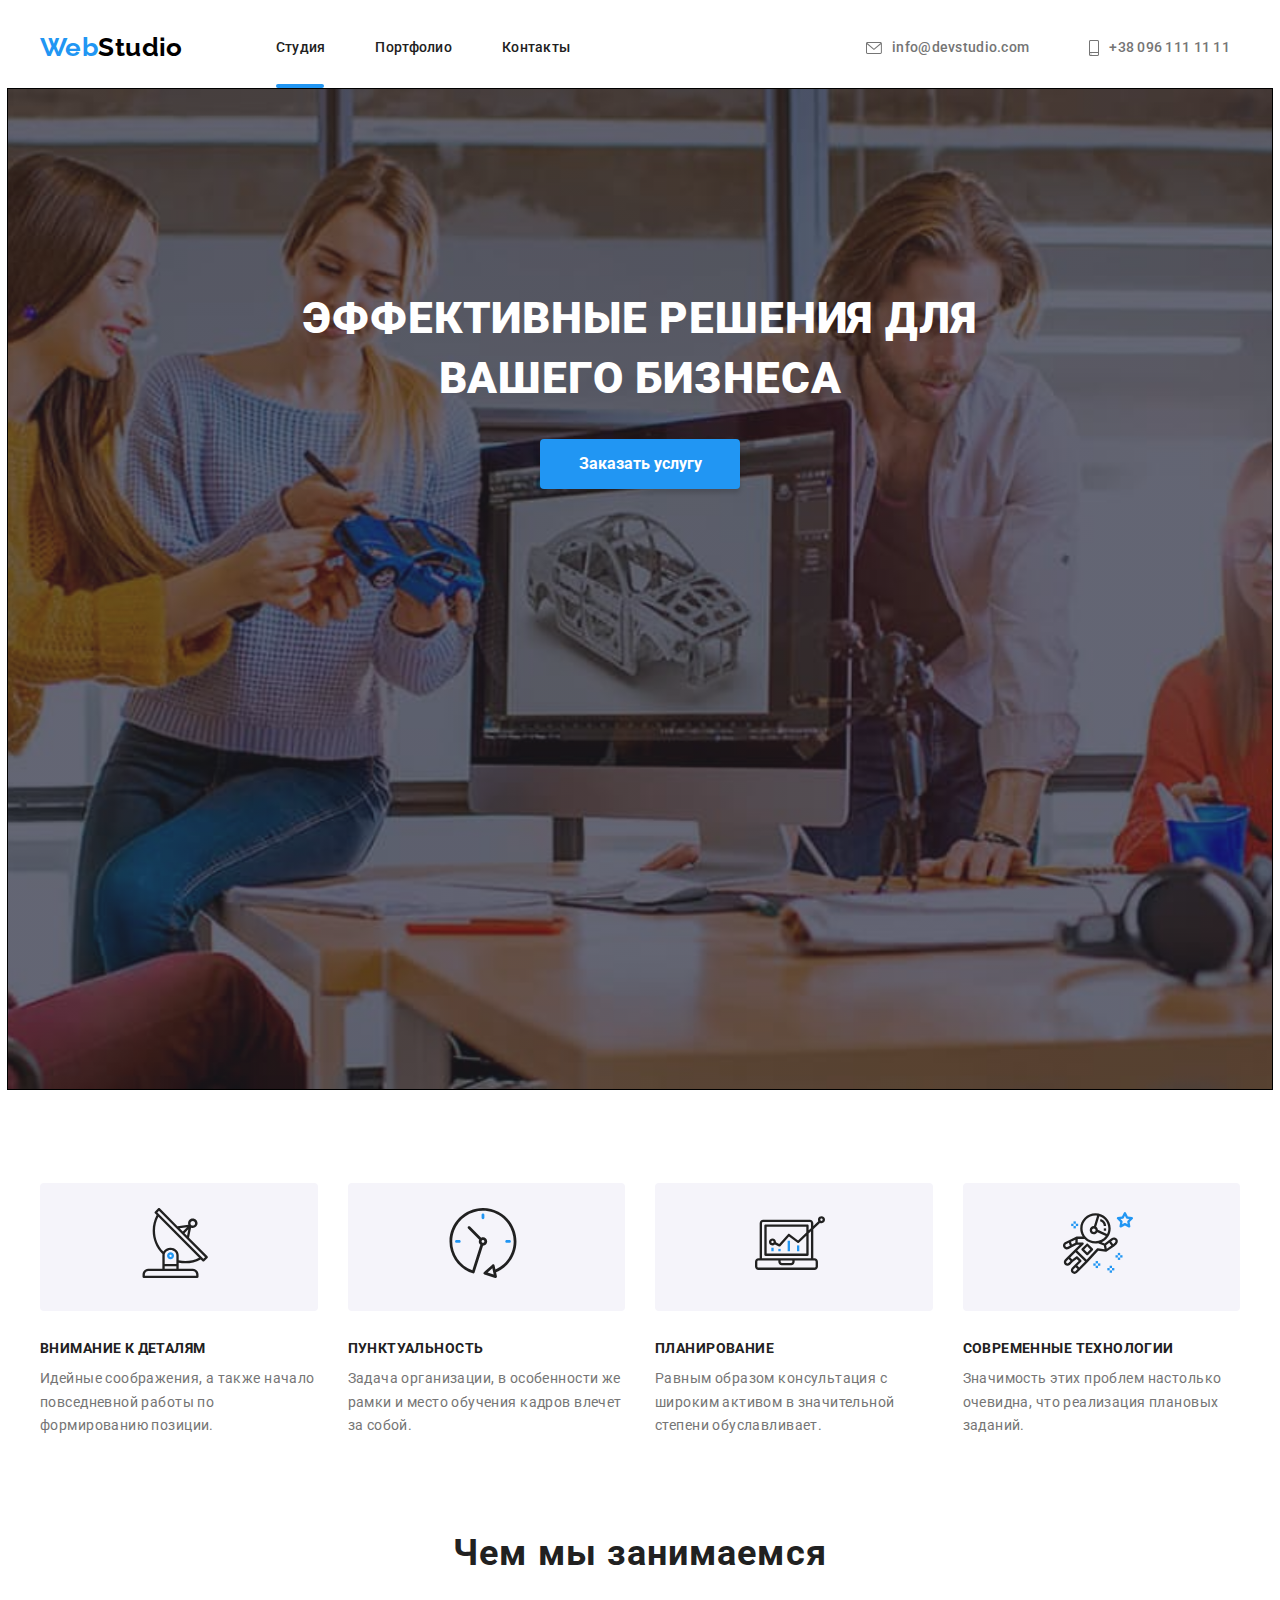
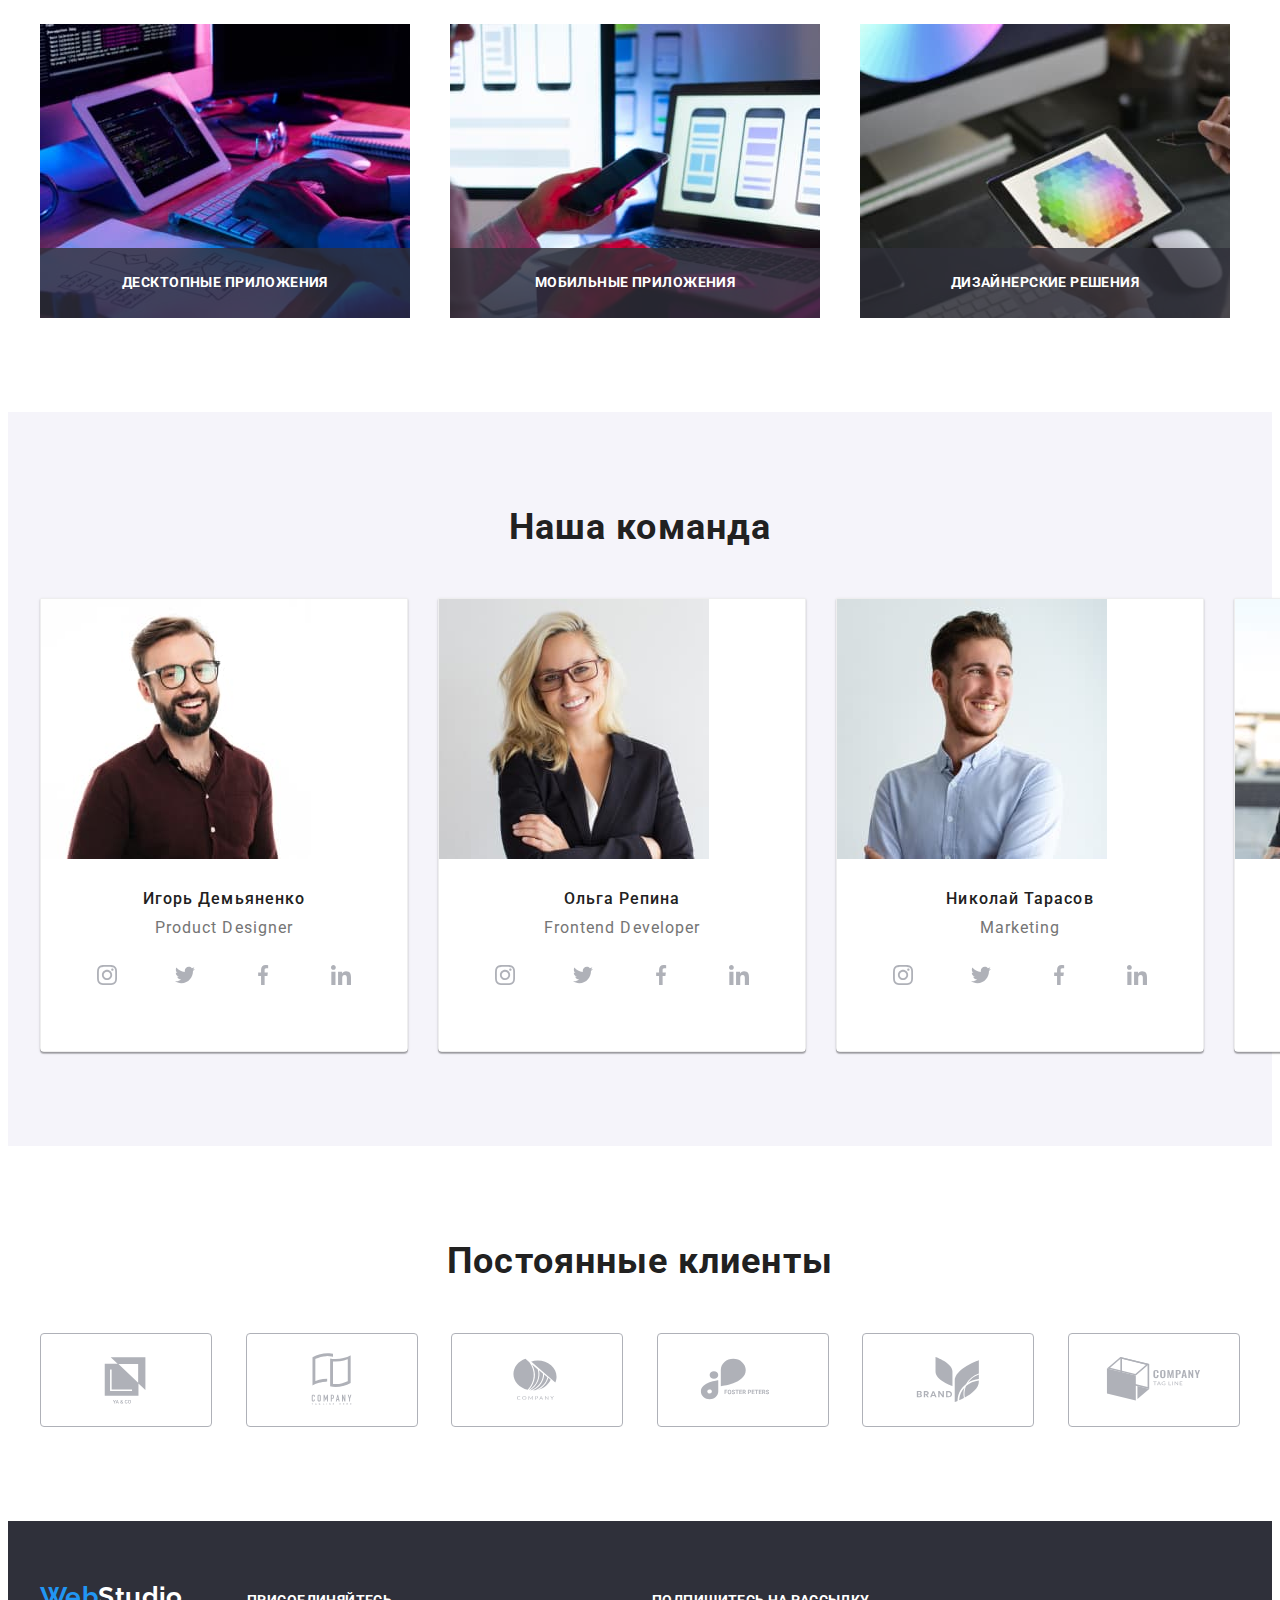
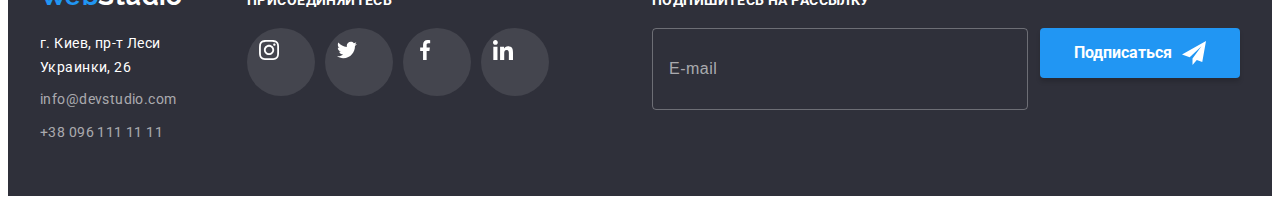
==== index.html @ c6618cfe "start hw8" ====
<!DOCTYPE html>
<html lang="ru">
<head>
    <meta charset="UTF-8">
    <meta http-equiv="X-UA-Compatible" content="IE=edge">
    <meta name="viewport" content="width=device-width, initial-scale=1.0">
    <title>Веб-студия</title>
    <link rel="stylesheet" href="https://cdnjs.cloudflare.com/ajax/libs/modern-normalize/1.1.0/modern-normalize.min.css"
        integrity="sha512-wpPYUAdjBVSE4KJnH1VR1HeZfpl1ub8YT/NKx4PuQ5NmX2tKuGu6U/JRp5y+Y8XG2tV+wKQpNHVUX03MfMFn9Q=="
        crossorigin="anonymous" referrerpolicy="no-referrer" />
    <link href="https://fonts.googleapis.com/css2?family=Raleway:wght@700&family=Roboto:wght@400;500;700;900&display=swap"
        rel="stylesheet">
    <link rel="stylesheet" href="https://cdnjs.cloudflare.com/ajax/libs/modern-normalize/1.1.0/modern-normalize.min.css"
        integrity="sha512-wpPYUAdjBVSE4KJnH1VR1HeZfpl1ub8YT/NKx4PuQ5NmX2tKuGu6U/JRp5y+Y8XG2tV+wKQpNHVUX03MfMFn9Q=="
        crossorigin="anonymous" referrerpolicy="no-referrer" />
    <link rel="stylesheet" href="./css/styles.css">
    <link rel="stylesheet" href="./css/main.min.css">
</head>
<body>
    <!---------------- * HEADER *------------------->
    <header class="header">
        <div class="header__wrap container">
        <nav class="nav">
            <a href="/" class="logo link">
                <span class="logo__accent">Web</span>Studio
            </a>
            <ul class="nav__list list">
                <li class="nav__item"><a href="./index.html" class="link nav__current">Студия</a></li>
                <li class="nav__item"><a href="./portfolio.html" class="link">Портфолио</a></li>
                <li class="nav__item"><a href="" class="link">Контакты</a></li>
            </ul>
        </nav>
        <div class="contact">
        <ul class="contact__list list">
            <li class="contact__item">
                <a href="mailto:info@devstudio.com" class="link">
                <svg class="contact__icon" width="16" height="12">
                    <use href="./images/icons.svg#icon-e-mail"></use>
                </svg>
                info@devstudio.com
                </a></li>
            <li class="contact__item">
                <a href="tel:+380961111111" class="link">
                <svg class="contact__icon" width="10" height="16">
                    <use href="./images/icons.svg#icon-phone"></use>
                </svg>
                +38 096 111 11 11
                
            </a></li>
        </ul>
        </div>
        </div>
    </header>
    
    <main>
        <!--------------- HERO --------------------->
        <section class="hero">
            <div class="container">
            <h1 class="hero__title">Эффективные решения для вашего бизнеса</h1>
            <button type="button" class="btn" data-modal-open>Заказать услугу</button>       
            </div>
        </section>

        <!-------------- Особенности ---------------->
        <section class="features">
            <div class="container">
            <h2 class="visually-hidden">Особенности работы веб студии</h2>
            <ul class="features__list list">
                <li class="features__item">
                    <div class="features__img">
                    <svg class="features__icon">
                        <use href="./images/icons.svg#icon-anten"></use>
                    </svg>
                    </div>
                    <h3 class="features__title">Внимание к деталям</h3>
                    <p>Идейные соображения, а также начало повседневной работы по формированию позиции.</p>
                </li>
                <li class="features__item">
                    <div class="features__img">
                    <svg class="features__icon">
                        <use href="./images/icons.svg#icon-clock"></use>
                    </svg>
                    </div>
                    <h3 class="features__title">Пунктуальность</h3>
                    <p>Задача организации, в особенности же рамки и место обучения кадров влечет за собой.</p>
                </li>
                <li class="features__item">
                    <div class="features__img">
                    <svg class="features__icon">
                        <use href="./images/icons.svg#icon-pk"></use>
                    </svg>
                    </div>
                    <h3 class="features__title">Планирование</h3>
                    <p>Равным образом консультация с широким активом в значительной степени обуславливает.</p>
                </li>
                <li class="features__item">
                    <div class="features__img">
                    <svg class="features__icon">
                        <use href="./images/icons.svg#icon-cosmo"></use>
                    </svg>
                    </div>
                    <h3 class="features__title">Современные технологии</h3>
                    <p>Значимость этих проблем настолько очевидна, что реализация плановых заданий.</p>
                </li>
            </ul>
            </div>
        </section>
        
        <!---------- Чем занимаются ---------->
        <section class="classes">
            <div class="container">
            <h2 class="section-title section-title--classes">Чем мы занимаемся</h2>
            <ul class="classes__list list">
                <li class="classes__img">
                    <div class="items-thumb">
                   <img src="./images/box1.jpg" alt="человек набирает програмный код" width="370" height="294"/>
                    <p class="classes__text">Десктопные приложения</p>
                    </div>
                </li>
                <li class="classes__img">
                    <div class="items-thumb">
                    <img src="./images/box2.jpg" alt="конструкторы мобильных приложений" width="370" height="294" />
                    <p class="classes__text">Мобильные приложения</p>
                    </div>
                </li>
                <li class="classes__img">
                    <div class="items-thumb">
                    <img src="./images/box3.jpg" alt="планшет с цветовой круговой гаммой" width="370" height="294" />
                    <p class="classes__text">Дизайнерские решения</p>
                    </div>
                </li>
            </ul>
    
            </div>
        </section>

        <!-------------------- Team ------------------->
        <section class="team">
            <div class="container">
            <h2 class="section-title section-title--team">Наша команда</h2>
            <ul class="team__list list">
                <li class="team__item">
                    <img class="team__photo" src="./images/img.jpg" alt="фото Игоря Демьяненко" width="270" height="260" />
                    <div class="team__desc">
                    <h3 class="team__name">Игорь Демьяненко</h3>
                    <p lang="eng" class="team__profession">Product Designer</p>
                    <ul class="media list">
                        <li class="media__item">
                            <a class="media__link" href="">
                                <svg class="media__icon">
                                    <use href="./images/icons.svg#icon-instagram"></use>
                                </svg>
                            </a>
                        </li>
                        <li class="media__item">
                            <a class="media__link" href="">
                                <svg class="media__icon">
                                    <use href="./images/icons.svg#icon-twitter"></use>
                                </svg>
                            </a>
                        </li>
                        <li class="media__item">
                            <a class="media__link" href="">
                                <svg class="media__icon">
                                    <use href="./images/icons.svg#icon-facebook"></use>
                                </svg>
                            </a>
                        </li>
                        <li class="media__item">
                            <a class="media__link" href="">
                                <svg class="media__icon">
                                    <use href="./images/icons.svg#icon-linkedin"></use>
                                </svg>
                            </a>
                        
                        </li>
                    </ul>
                    </div>
                </li>
                <li class="team__item">
                    <img class="team__photo"src="./images/img-1.jpg" alt="фото Ольги Репеной" width="270" height="260" />
                    <div class="team__desc">
                    <h3 class="team__name">Ольга Репина</h3>
                    <p lang="eng" class="team__profession"   >Frontend Developer</p>
                    <ul class="media list">
                        <li class="media__item">
                            <a class="media__link" href="">
                                <svg class="media__icon">
                                    <use href="./images/icons.svg#icon-instagram"></use>
                                </svg>
                            </a>
                        </li>
                        <li class="media__item">
                            <a class="media__link" href="">
                                <svg class="media__icon">
                                    <use href="./images/icons.svg#icon-twitter"></use>
                                </svg>
                            </a>
                        </li>
                        <li class="media__item">
                            <a class="media__link" href="">
                                <svg class="media__icon">
                                    <use href="./images/icons.svg#icon-facebook"></use>
                                </svg>
                            </a>
                        </li>
                        <li class="media__item">
                            <a class="media__link" href="">
                                <svg class="media__icon">
                                    <use href="./images/icons.svg#icon-linkedin"></use>
                                </svg>
                            </a>
                        
                        </li>
                    </ul>
                    </div>
                </li>
                <li class="team__item">
                    <img class="team__photo"src="./images/img-2.jpg" alt="фото Николая Тарасова" width="270" height="260" />
                    <div class="team__desc">
                    <h3 class="team__name">Николай Тарасов</h3>
                    <p lang="eng" class="team__profession">Marketing</p>
                    <ul class="media list">
                        <li class="media__item">
                            <a class="media__link" href="">
                                <svg class="media__icon">
                                    <use href="./images/icons.svg#icon-instagram"></use>
                                </svg>
                            </a>
                        </li>
                        <li class="media__item">
                            <a class="media__link" href="">
                                <svg class="media__icon">
                                    <use href="./images/icons.svg#icon-twitter"></use>
                                </svg>
                            </a>
                        </li>
                        <li class="media__item">
                            <a class="media__link" href="">
                                <svg class="media__icon">
                                    <use href="./images/icons.svg#icon-facebook"></use>
                                </svg>
                            </a>
                        </li>
                        <li class="media__item">
                            <a class="media__link" href="">
                                <svg class="media__icon">
                                    <use href="./images/icons.svg#icon-linkedin"></use>
                                </svg>
                            </a>
                        
                        </li>
                    </ul>
                    </div>
                </li>
                <li class="team__item">
                    <img class="team__photo"src="./images/img-3.jpg" alt="фото Михаила Ермакова" width="270" height="260" />
                    <div class="team__desc">
                    <h3 class="team__name">Михаил Ермаков</h3>
                    <p lang="eng" class="team__profession"> UI Designer </p>
                    <ul class="media list">
                        <li class="media__item">
                            <a class="media__link" href="">
                                <svg class="media__icon">
                                    <use href="./images/icons.svg#icon-instagram"></use>
                                </svg>
                            </a>
                        </li>
                        <li class="media__item">
                            <a class="media__link" href="">
                                <svg class="media__icon">
                                    <use href="./images/icons.svg#icon-twitter"></use>
                                </svg>
                            </a>
                        </li>
                        <li class="media__item">
                            <a class="media__link" href="">
                                <svg class="media__icon">
                                    <use href="./images/icons.svg#icon-facebook"></use>
                                </svg>
                            </a>
                        </li>
                        <li class="media__item">
                            <a class="media__link" href="">
                                <svg class="media__icon">
                                    <use href="./images/icons.svg#icon-linkedin"></use>
                                </svg>
                            </a>
                        
                        </li>
                    </ul>
                    </div>
                </li>
            </ul>
            </div>
        </section>
        <!----------------- customers ------------------>
        <section class="customers">
            <div class="container">
                <h2 class="section-title section-title--customers">Постоянные клиенты</h2>
                <ul class="customers__list list">
                    <li class="customers__item">
                        <a href="" class="customs__link link">
                        <svg class="customers__icon" >
                        <use href="./images/icons.svg#icon-ya-co"></use></svg></a></a></li>
                    <li class="customers__item">
                        <a href="" class="customs__link link">
                        <svg class="customers__icon" >
                        <use href="./images/icons.svg#icon-tagline"></use></svg></a></li>
                    <li class="customers__item">
                        <a href="" class="customs__link link">
                        <svg class="customers__icon" >
                        <use href="./images/icons.svg#icon-company"></use></svg></a></li>
                    <li class="customers__item">
                        <a href="" class="customs__link link">
                        <svg class="customers__icon">
                        <use href="./images/icons.svg#icon-foster_peters"></use></svg></a></li>
                    <li class="customers__item">
                        <a href="" class="customs__link link">
                        <svg class="customers__icon">
                        <use href="./images/icons.svg#icon-brand"></use></svg></a></li>
                    <li class="customers__item">
                        <a href="" class="customs__link link">
                        <svg class="customers__icon">
                        <use href="./images/icons.svg#icon-tag_line"></use></svg></a></li>
                </ul>
            </div>
        </section>
    
    </main>

    <!-------------- FOOTER ---------------------->
    <footer class="footer">
        <div class="container footer__block">
            <div>
                <a href="/" class="logo-footer link ">
                    <span class="logo__accent">Web</span>Studio
                </a>
                <address class="addres">
                    <ul class="list">
                        <li class="addres__item"><a href="https://goo.gl/maps/BhmrnXZtfYNDPZvGA" target="_blank"
                                title="г. Киев, пр-т Леси Украинки, 26" class="link addres__link">
                                г. Киев, пр-т Леси Украинки, 26
                            </a></li>
                        <li class="addres__item"><a href="mailto:info@devstudio.com"
                                class="link addres__contact">info@devstudio.com</a></li>
                        <li class="addres__item"><a href="tel:+380961111111" class="link addres__contact">+38 096 111 11
                                11</a>
                        </li>
                    </ul>
                </address>
            </div>
            <div>
    
                <h2 class="footer__title">присоединяйтесь</h2>
                <ul class="media media--footer list">
                    <li class="media__item">
                        <a class="media__link media__link--footer" href="">
                            <svg class="media__icon">
                                <use href="./images/icons.svg#icon-instagram"></use>
                            </svg>
                        </a>
                    </li>
                    <li class="media__item">
                        <a class="media__link media__link--footer" href="">
                            <svg class="media__icon">
                                <use href="./images/icons.svg#icon-twitter"></use>
                            </svg>
                        </a>
                    </li>
                    <li class="media__item">
                        <a class="media__link media__link--footer" href="">
                            <svg class="media__icon">
                                <use href="./images/icons.svg#icon-facebook"></use>
                            </svg>
                        </a>
                    </li>
                    <li class="media__item">
                        <a class="media__link media__link--footer" href="">
                            <svg class="media__icon">
                                <use href="./images/icons.svg#icon-linkedin"></use>
                            </svg>
                        </a>
    
                    </li>
                </ul>
    
    
            </div>
            <div>
                <h2 class="footer__title">Подпишитесь на рассылку</h2>
                <form class="form-newsletter">
                    <label for="mail"></label>
                    <input class="form-newsletter__input" type="email" name="email" id="mail" placeholder="E-mail" />
                    <button type="submit" class="btn btn__footer">Подписаться
                        <svg class="btn__icon">
                            <use href="./images/icons.svg#icon-plane"></use>
                        </svg>
                    </button>
    
                </form>
            </div>
        </div>
    
    </footer>
<!-------------- Модальное окно ------------------>
    <div class="backdrop is-hidden " data-modal>
       
        <div class="modal">
        
                <button class="close-button" aria-label="Закрыть" type="button" data-modal-close>
                    <svg class="close-button__img">
                        <use href="./images/icons.svg#icon-close-bt"></use>
                    </svg></button>
            
            <p class="modal__title">Оставьте свои данные, мы вам перезвоним</p>

            <form class=" modal__form modal__order">
                <div class="modal__order">
                        <svg class="modal__icon">
                     <use href="./images/icons.svg#icon-person"></use></svg>
                    <label class="modal__headline" for="name">Имя</label>
                    <input class="modal__text" type="text" name="Имя" id="name" placeholder=" " required/> </div>
                   
                
                <div class="modal__order">
                    <svg class="modal__icon">
                        <use href="./images/icons.svg#icon-phone-form"></use>
                    </svg>
                    <label class="modal__headline" for="tel">Телефон</label>
                    <input class="modal__text" type="tel" name="tel" id="tel" placeholder=" " required/></div>
                    
            
                <div class="modal__order">
                    <svg class="modal__icon">
                        <use href="./images/icons.svg#icon-email-form"></use>
                    </svg>
                    <label class="modal__headline" for="mail">Почта</label>
                    <input  class="modal__text" type="email" name="email" id="mail" placeholder=" "/></div>
            
                <div class="modal__order">
                    <label class="modal__headline" for="comment">Комментарий</label>
                    <textarea class="modal__comment" name="comment" id="comment" rows="7" placeholder="Введите текст"></textarea>
                </div>

               <div class="agreement">
                    <label class="agreement__check">
                        <input class="agreement__checkbox visually-hidden" type="checkbox" name="checkbox" />
                        <span class="agreement__icon"></span> Соглашаюсь с рассылкой и принимаю 
                        <a class="agreement__contract" href="">Условия договора</a></label></div>
                
            <button type="submit" class="btn btn--form">Отправить</button>
        </form>
            
        </div>
    </div>
<script src="./js/modal.js"></script>
</body>
</html>
---- css/main.min.css ----
body{color:var(--title-text-color);background-color:var(--primary-background-color);font-family:Roboto, sans-serif;font-size:14px;line-height:1.7;letter-spacing:0.03em}.list{list-style:none}.link{text-decoration:none}p,h1,h2,h3,h4,h5,h6{margin:0}ul{margin:0;padding-left:0}img{display:block;max-width:100%;height:auto}.container{width:1200px;padding-left:15px;padding-right:15px;margin-left:auto;margin-right:auto}.btn{min-width:200px;height:50px;font-family:inherit;color:var(--title-background-color);background-color:var(--accent-color);box-shadow:0px 4px 4px rgba(0,0,0,0.15);font-weight:700;font-size:16px;line-height:1.88;border:none;border-radius:4px;cursor:pointer}.section-title{color:var(--primary-tex-color);font-size:36px;line-height:1.17;text-align:center;letter-spacing:0.03em}.logo{display:flex;padding:24px 0;margin-right:93px;color:#000000;font-family:Raleway, sans-serif;font-weight:700;font-size:26px;line-height:1.2}.logo__accent{color:var(--accent-color)}.media{display:flex;margin-right:-10px}.media__icon{width:20px;height:20px}.media__link{display:block;padding:12px 12px;width:44px;height:44px;color:#afb1b8;transition:color 250ms cubic-bezier(0.4, 0, 0.2, 1),background-color 250ms cubic-bezier(0.4, 0, 0.2, 1),border-radius 250ms cubic-bezier(0.4, 0, 0.2, 1)}.media__link:hover,.media__link:focus{background-color:var(--accent-color);color:var(--title-background-color);border-radius:50%}.media__icon{fill:currentColor}.media__item{width:calc(100% / 4 - 10px);margin-right:10px}.modal{position:absolute;top:50%;left:50%;transform:translate(-50%, -50%);min-width:528px;padding:40px;background-color:#ffffff;box-shadow:0px 1px 3px rgba(0,0,0,0.12),0px 1px 1px rgba(0,0,0,0.14),0px 2px 1px rgba(0,0,0,0.2);border-radius:4px;line-height:1.44;transition:transform 400ms cubic-bezier(0.39, 1.03, 0.82, 0.08)}.modal__title{margin-bottom:12px;font-weight:700;font-size:20px;line-height:1.15;text-align:center;letter-spacing:0.03em;color:#212121}.backdrop{position:fixed;top:0;left:0;width:100vw;height:100vh;background-color:rgba(0,0,0,0.2);transition:opacity 500ms, visibility 500ms}.backdrop.is-hidden{opacity:0;pointer-events:none;visibility:hidden}.close-button{display:flex;top:8px;right:8px;position:absolute;width:30px;height:30px;align-items:center;justify-content:center;border:1px solid rgba(0,0,0,0.1);border-radius:50%;cursor:pointer;color:#000000;background:#ffffff;font-weight:700;font-size:18px;line-height:1.44;transition:fill 250ms cubic-bezier(0.39, 1.03, 0.82, 0.08)}.close-button:focus,.close-button:hover{fill:var(--accent-color)}.modal__form{width:448px;margin-left:auto;margin-right:auto}.modal__comment{resize:none;padding:12px 16px;border:1px solid rgba(33,33,33,0.2);border-radius:4px;transition:border-color 250ms cubic-bezier(0.4, 0, 0.2, 1)}.modal__order:focus-within>.modal__comment{border-color:#2196f3}.modal__text{padding:11px 0 11px 42px;height:40px;line-height:1.2;border:1px solid rgba(33,33,33,0.2);border-radius:4px;transition:border-color 250ms cubic-bezier(0.4, 0, 0.2, 1)}.modal__text::placeholder{color:rgba(117,117,117,0.5)}.modal__order:focus-within>.modal__text{border-color:#2196f3}.modal__order{position:relative;display:flex;flex-direction:column;font-size:12px;color:#757575}.modal__order:not(:last-child){margin-bottom:10px}.modal__order .btn--form{width:40px;margin:0 auto}.modal__headline{margin-bottom:4px}.modal__icon{position:absolute;top:50%;left:12px;display:inline-flex;width:18px;height:18px;transition:fill 250ms cubic-bezier(0.4, 0, 0.2, 1)}.modal__order:focus-within>.modal__icon{fill:#2196f3}.agreement{display:flex;justify-content:center;align-items:center;margin-top:10px;margin-bottom:30px}.agreement__check{margin-left:8.3px;font-size:14px;display:flex;align-items:center}.agreement__contract{color:var(--accent-color)}.agreement__icon{display:inline-block;width:16px;height:15px;margin-right:8.38px;border:2px solid #212121;border-radius:4px}.agreement__checkbox:checked+.agreement__icon{background-color:var(--accent-color);border-color:var(--accent-color);background-image:url(../images/icon-check.svg);background-size:contain;background-origin:border-box;background-position:50% 50%}.header{background-color:var(--title-background-color);font-weight:500;font-size:14px;line-height:1.14;border-bottom:1px solid #ececec}.header__wrap{display:flex;align-items:center}.nav{display:flex}.nav__list{display:flex;align-items:center}.nav__list .link.current{color:var(--accent-color)}.nav__item{display:flex}.nav__item:not(:last-child){margin-right:50px}.nav__list .link{display:flex;position:relative;padding:32px 0;color:var(--primary-tex-color);letter-spacing:0.02em;transition:color 250ms cubic-bezier(0.4, 0, 0.2, 1)}.nav__list .link:hover,.nav__list .link:focus{color:var(--accent-color)}.nav__current::after{content:"";position:absolute;bottom:0;width:48px;height:4px;background:#2196f3;border-radius:2px}.nav__curret--portfolio::after{content:"";width:78px}.contact{margin-left:auto}.contact__list{display:flex;align-items:center}.contact__item{display:flex;padding-right:10px;align-items:center;justify-content:center}.contact__item:not(:last-child){margin-right:50px}.contact__list .link{display:flex;padding:32px 0;align-items:center;color:var(--title-text-color);letter-spacing:0.02em;transition:color 250ms cubic-bezier(0.4, 0, 0.2, 1)}.contact__list .link:hover,.contact__list .link:focus{color:var(--accent-color)}.contact__icon{fill:currentColor;margin-right:10px}.hero{max-width:1600px;height:600px;margin-left:auto;margin-right:auto;outline:1px solid black;padding-top:200px;padding-bottom:200px;color:var(--title-background-color);background-color:var(--fuuter-background-color);text-align:center;letter-spacing:0.06em;background-image:linear-gradient(to right, rgba(47,48,58,0.4), rgba(47,48,58,0.4)),url(../images/fon-geroy.jpg);background-repeat:no-repeat;background-position:center;background-size:cover}.hero__title{max-width:696px;padding:0 45px;margin:0 auto;margin-bottom:30px;font-weight:900;font-size:44px;line-height:1.36;text-transform:uppercase}.features{padding-top:94px;padding-bottom:94px}.features__list{display:flex;margin-right:-30px}.features__item{width:calc(100% / 3 - 30px);margin-right:30px}.features__icon{height:70px;width:70px}.features__img{border-radius:4px;background:var(--botton-background-color);margin-bottom:30px;padding:25px 100px}.features__title{margin-bottom:10px;color:var(--primary-tex-color);font-weight:700;font-size:14px;line-height:1.14;text-transform:uppercase}.classes{padding-bottom:94px}.section-title--classes{margin-bottom:50px}.classes__list{display:flex;margin-right:-30px}.classes__img{width:calc(100% / 3 - 30px);margin-right:30px}.items-thumb{position:relative}.classes__text{display:flex;position:absolute;bottom:0;height:70px;min-width:370px;color:var(--title-background-color);background:rgba(47,48,58,0.8);font-weight:700;font-size:14px;line-height:1.14;text-align:center;letter-spacing:0.03em;text-transform:uppercase;justify-content:center;align-items:center}.team{padding-top:94px;font-size:36px;background-color:var(--botton-background-color);line-height:1.17;text-align:center;letter-spacing:0.03em}.section-title--team{margin-bottom:50px}.team__list{display:flex;padding-bottom:94px}.team__item{box-shadow:0px 1px 3px rgba(0,0,0,0.12),0px 1px 1px rgba(0,0,0,0.14),0px 2px 1px rgba(0,0,0,0.2);border-radius:0px 0px 4px 4px;border:1px solid #eeeeee;background-color:var(--title-background-color);font-size:16px;line-height:1.19}.team__item:not(:last-child){margin-right:30px}.team__desc{padding:30px 32px;background:var(--title-background-color)}.team__name{margin-bottom:10px;color:var(--primary-tex-color);font-weight:500;font-size:16px;line-height:1.19}.team__profession{margin-bottom:16px}.customers{padding-top:94px}.section-title--customers{margin-bottom:50px}.customers__list{display:flex;padding-bottom:94px;justify-content:space-between}.customs__link{display:flex;width:170px;height:92px;align-items:center;justify-content:center;color:#afb1b8;border:1px solid #afb1b8;border-radius:4px;transition:color 250ms cubic-bezier(0.4, 0, 0.2, 1),border-color 250ms cubic-bezier(0.4, 0, 0.2, 1)}.customs__link:hover,.customs__link:focus{border-color:var(--accent-color);color:var(--accent-color)}.customers__icon{width:106px;height:60px;fill:currentColor}.footer{background-color:var(--fuuter-background-color)}.footer__block{display:flex}.footer__title{display:flex;margin-bottom:20px;margin-right:154px;padding-top:72px;font-weight:700;color:var(--title-background-color);font-size:14px;line-height:1.14;letter-spacing:0.03em;text-transform:uppercase}.logo-footer{display:block;margin-bottom:20px;padding:60px 0 0 0;color:var(--title-background-color);font-family:Raleway, sans-serif;font-weight:700;font-size:26px;line-height:1.2}.addres{padding-right:70px}.addres__link{color:var(--title-background-color);font-style:normal}.addres__contact{color:rgba(255,255,255,0.6);font-style:normal}.addres__item{display:block}.addres__item:not(:last-child){margin-bottom:9px}.list .link{transition:color 250ms cubic-bezier(0.4, 0, 0.2, 1)}.list .link:hover,.list .link:focus{color:var(--accent-color)}.form-newsletter{display:flex}.form-newsletter__input{width:358px;height:50px;margin-right:12px;padding:15px 0 15px 16px;border:1px solid rgba(255,255,255,0.3);background-color:transparent;border-radius:4px;color:#ffffff}.form-newsletter__input::placeholder{font-size:16px;line-height:1.25;letter-spacing:0.03em;color:rgba(255,255,255,0.6)}.btn__footer{display:flex;align-items:center;justify-content:center}.btn__icon{width:24px;height:24px;margin-left:10px;align-items:baseline;fill:currentColor}.media--footer{display:flex;padding-bottom:100px;margin-right:93px}.media__link--footer{background-color:rgba(255,255,255,0.1);border-radius:50%;color:#ffffff;transition:color 250ms cubic-bezier(0.4, 0, 0.2, 1),background-color 250ms cubic-bezier(0.4, 0, 0.2, 1),border-radius 250ms cubic-bezier(0.4, 0, 0.2, 1)}.media__link--footer:hover,.media__link--footer:focus{background-color:var(--accent-color);color:var(--title-background-color);border-radius:50%}.portfolio{padding-top:94px;padding-bottom:94px}.portfolio__button{display:inline-block;padding:6px 22px;color:var(--primary-tex-color);font-family:Roboto, sans-serif;text-align:center;font-style:normal;font-weight:500;font-size:16px;line-height:1.62;cursor:pointer;border:none;border-radius:4px;letter-spacing:0.03em;transition:color 250ms cubic-bezier(0.4, 0, 0.2, 1),background-color 250ms cubic-bezier(0.4, 0, 0.2, 1),box-shadow 250ms cubic-bezier(0.4, 0, 0.2, 1)}.portfolio__button:hover,.portfolio__button:focus{color:var(--title-background-color);background-color:var(--accent-color);box-shadow:0px 3px 1px rgba(0,0,0,0.1),0px 1px 2px rgba(0,0,0,0.08),0px 2px 2px rgba(0,0,0,0.12)}.portfolio__button--current{color:var(--title-background-color);background-color:var(--accent-color);box-shadow:0px 3px 1px rgba(0,0,0,0.1),0px 1px 2px rgba(0,0,0,0.08),0px 2px 2px rgba(0,0,0,0.12)}.portfolio__nav{display:flex;margin-bottom:50px;justify-content:center}.portfolio__item:not(:last-child){margin-right:8px}.work{display:flex;flex-wrap:wrap;margin-right:-30px;margin-bottom:-30px;font-size:16px;line-height:1.87}.work__item{flex-basis:calc(100% / 3 - 30px);margin-right:30px;margin-bottom:30px;box-sizing:border-box;cursor:pointer;transition:border 250ms cubic-bezier(0.4, 0, 0.2, 1),box-shadow 250ms cubic-bezier(0.4, 0, 0.2, 1),transform 250ms cubic-bezier(0.4, 0, 0.2, 1)}.work__item:hover{border:1px solid #eeeeee;box-shadow:0px 1px 1px rgba(0,0,0,0.12),0px 4px 4px rgba(0,0,0,0.06),1px 4px 6px rgba(0,0,0,0.16)}.work__thumb{display:flex;position:relative;overflow:hidden}.work__uptext{position:absolute;top:0;left:0;height:100%;width:370px;padding:63px 24px;font-weight:400;font-size:18px;line-height:1.56;letter-spacing:0.03em;color:var(--title-background-color);background-color:rgba(33,150,243,0.9);transform:translatey(100%);transition:transform 250ms cubic-bezier(0.4, 0, 0.2, 1)}.work__item:hover .work__uptext{transform:translatey(0)}.work__desc{padding:20px 24px;border:1px solid #eeeeee;border-top:none}.work__type{margin-bottom:4px;color:var(--primary-tex-color);font-weight:700;font-size:18px;line-height:2;letter-spacing:0.06em}:root{--primary-tex-color: #212121;--title-text-color: #757575;--accent-color: #2196f3;--title-background-color: #ffffff;--botton-background-color: #f5f4fa;--fuuter-background-color: #2f303a;--prymary-background-color: #e5e5e5}.visually-hidden{position:absolute;white-space:nowrap;width:1px;height:1px;overflow:hidden;border:0;padding:0;clip:rect(0 0 0 0);clip-path:inset(50%);margin:-1px}
/*# sourceMappingURL=main.min.css.map */
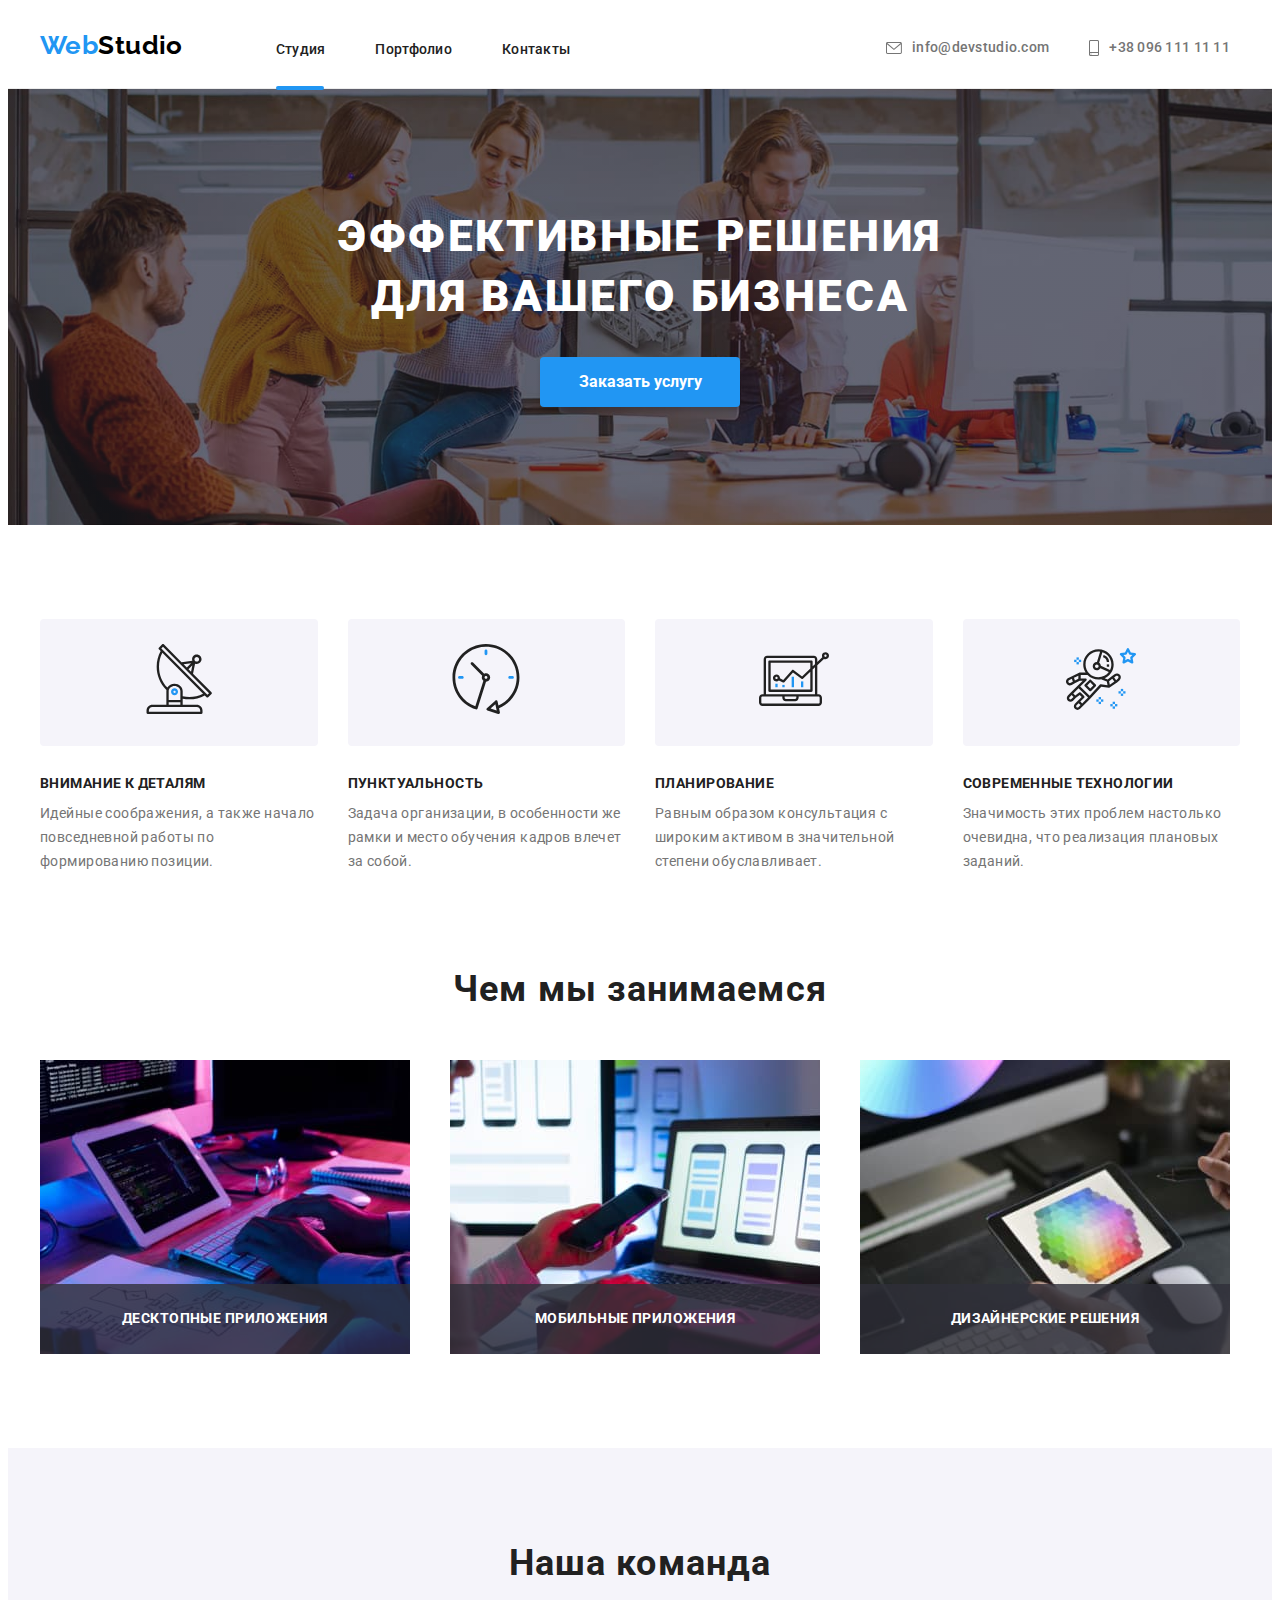
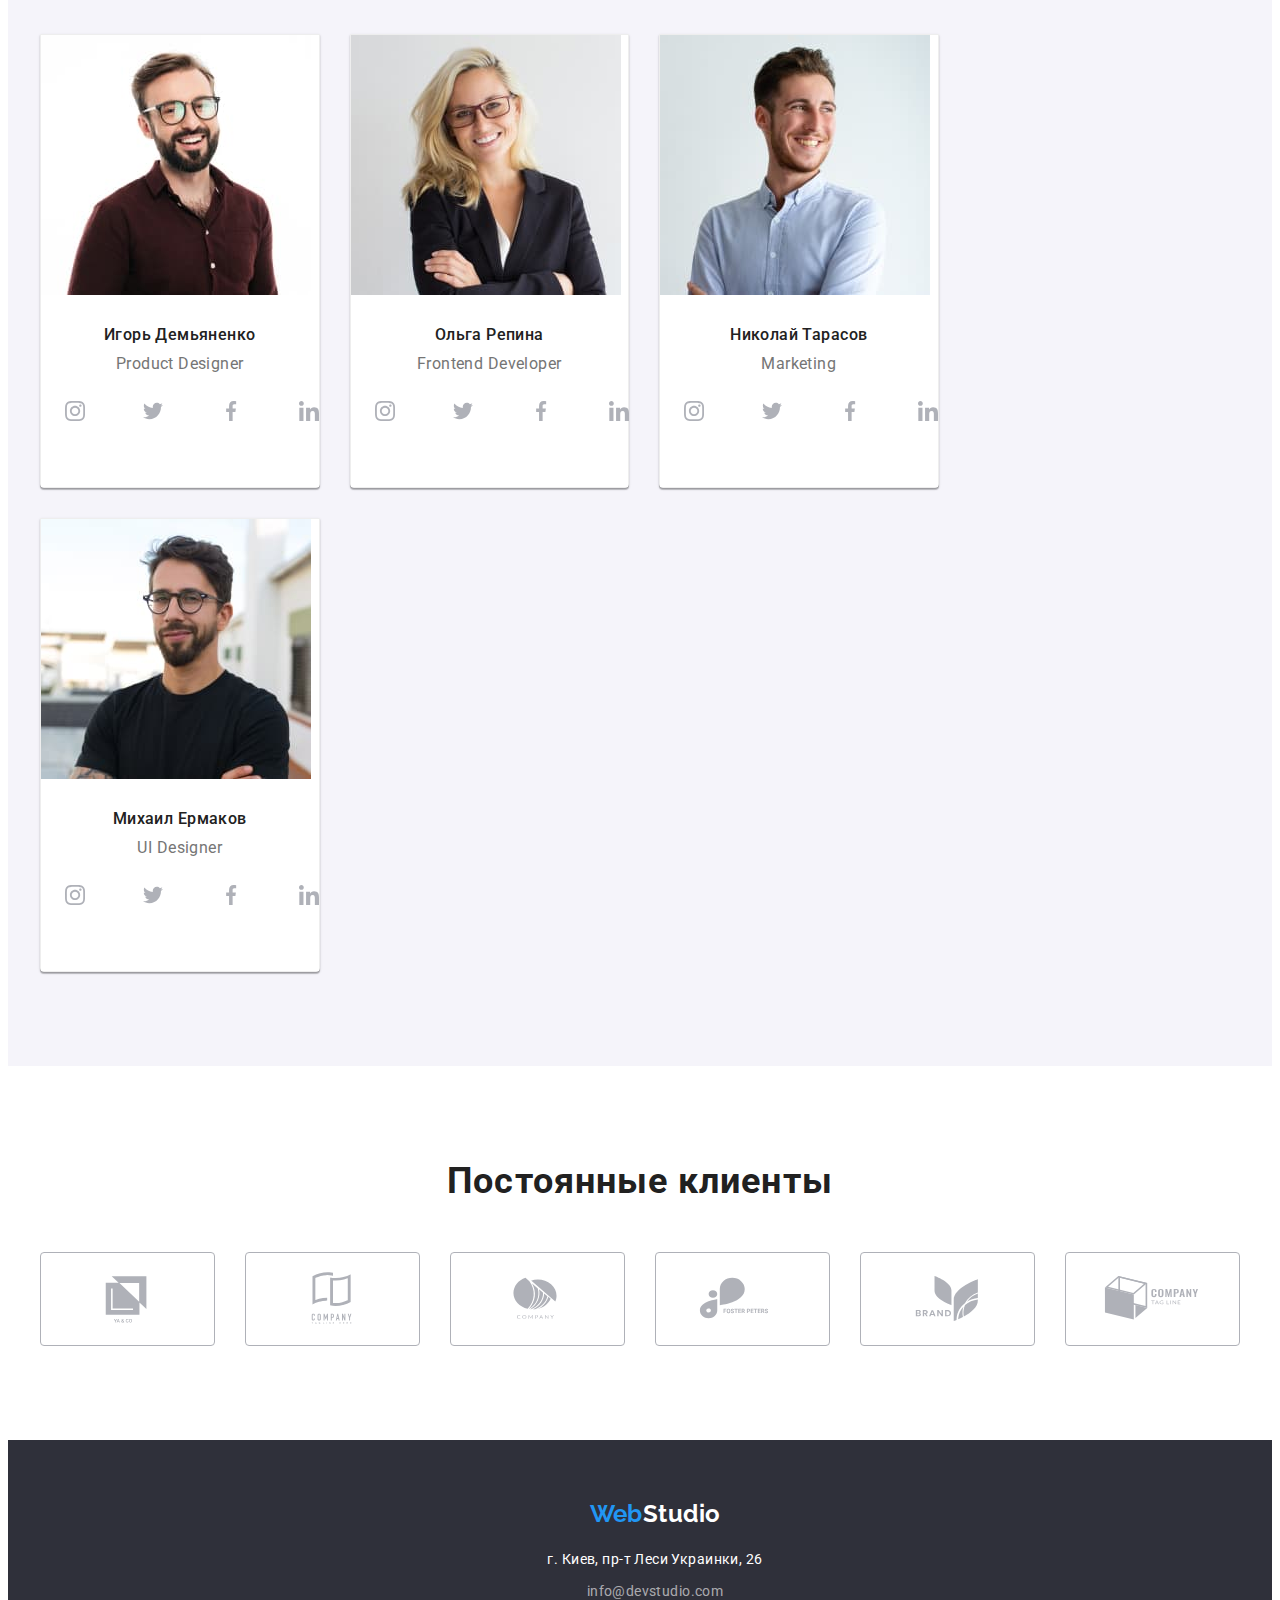
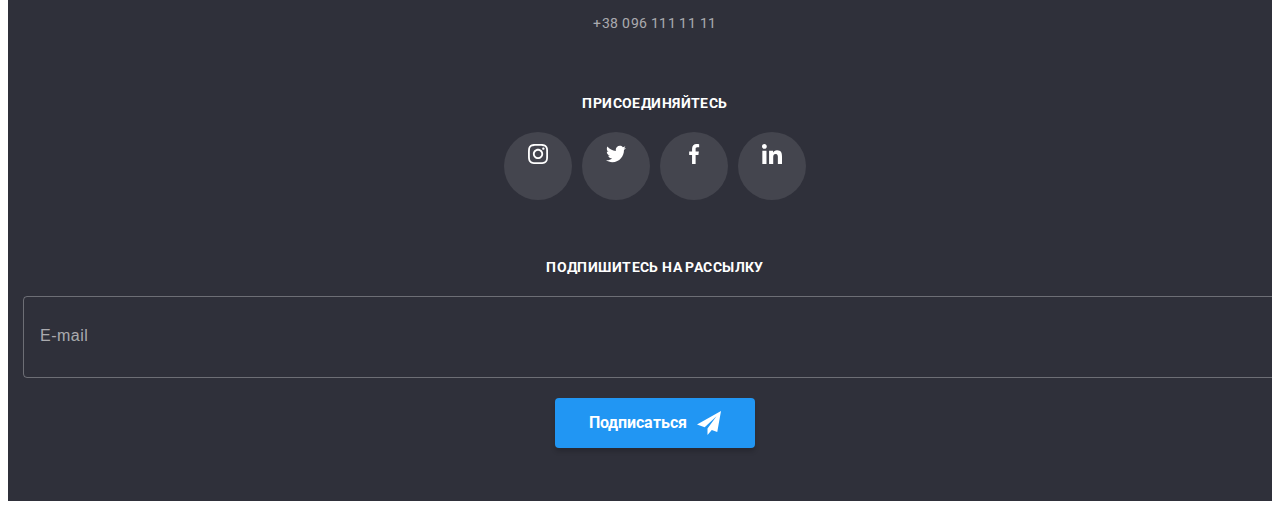
==== commit 0da5aa35: "add responsive" ====
--- a/index.html
+++ b/index.html
@@ -56,9 +56,10 @@
         <!--------------- HERO --------------------->
         <section class="hero">
             <div class="container">
-            <h1 class="hero__title">Эффективные решения для вашего бизнеса</h1>
-            <button type="button" class="btn" data-modal-open>Заказать услугу</button>       
-            </div>
+                <div class="hero__wrap">
+                <h1 class="hero__title">Эффективные решения для вашего бизнеса</h1>
+                <button type="button" class="btn" data-modal-open>Заказать услугу</button>
+            </div></div>
         </section>
 
         <!-------------- Особенности ---------------->
@@ -73,7 +74,7 @@
                     </svg>
                     </div>
                     <h3 class="features__title">Внимание к деталям</h3>
-                    <p>Идейные соображения, а также начало повседневной работы по формированию позиции.</p>
+                    <p class="features__text">Идейные соображения, а также начало повседневной работы по формированию позиции.</p>
                 </li>
                 <li class="features__item">
                     <div class="features__img">
@@ -82,7 +83,7 @@
                     </svg>
                     </div>
                     <h3 class="features__title">Пунктуальность</h3>
-                    <p>Задача организации, в особенности же рамки и место обучения кадров влечет за собой.</p>
+                    <p class="features__text"> Задача организации, в особенности же рамки и место обучения кадров влечет за собой.</p>
                 </li>
                 <li class="features__item">
                     <div class="features__img">
@@ -91,7 +92,7 @@
                     </svg>
                     </div>
                     <h3 class="features__title">Планирование</h3>
-                    <p>Равным образом консультация с широким активом в значительной степени обуславливает.</p>
+                    <p class="features__text">Равным образом консультация с широким активом в значительной степени обуславливает.</p>
                 </li>
                 <li class="features__item">
                     <div class="features__img">
@@ -100,7 +101,7 @@
                     </svg>
                     </div>
                     <h3 class="features__title">Современные технологии</h3>
-                    <p>Значимость этих проблем настолько очевидна, что реализация плановых заданий.</p>
+                    <p class="features__text">Значимость этих проблем настолько очевидна, что реализация плановых заданий.</p>
                 </li>
             </ul>
             </div>
@@ -329,7 +330,7 @@
     
     </main>
 
-    <!-------------- FOOTER ---------------------->
+    <!-- ------------ FOOTER ---------------------->
     <footer class="footer">
         <div class="container footer__block">
             <div>
@@ -351,7 +352,6 @@
                 </address>
             </div>
             <div>
-    
                 <h2 class="footer__title">присоединяйтесь</h2>
                 <ul class="media media--footer list">
                     <li class="media__item">
@@ -381,11 +381,8 @@
                                 <use href="./images/icons.svg#icon-linkedin"></use>
                             </svg>
                         </a>
-    
                     </li>
                 </ul>
-    
-    
             </div>
             <div>
                 <h2 class="footer__title">Подпишитесь на рассылку</h2>
@@ -404,7 +401,7 @@
     
     </footer>
 <!-------------- Модальное окно ------------------>
-    <div class="backdrop is-hidden " data-modal>
+    <!-- <div class="backdrop is-hidden " data-modal>
        
         <div class="modal">
         
@@ -453,7 +450,7 @@
         </form>
             
         </div>
-    </div>
-<script src="./js/modal.js"></script>
+    </div> -->
+ <!-- <script src="./js/modal.js"></script>  -->
 </body>
 </html> --- a/css/main.min.css
+++ b/css/main.min.css
@@ -1,2 +1,2 @@
-body{color:var(--title-text-color);background-color:var(--primary-background-color);font-family:Roboto, sans-serif;font-size:14px;line-height:1.7;letter-spacing:0.03em}.list{list-style:none}.link{text-decoration:none}p,h1,h2,h3,h4,h5,h6{margin:0}ul{margin:0;padding-left:0}img{display:block;max-width:100%;height:auto}.container{width:1200px;padding-left:15px;padding-right:15px;margin-left:auto;margin-right:auto}.btn{min-width:200px;height:50px;font-family:inherit;color:var(--title-background-color);background-color:var(--accent-color);box-shadow:0px 4px 4px rgba(0,0,0,0.15);font-weight:700;font-size:16px;line-height:1.88;border:none;border-radius:4px;cursor:pointer}.section-title{color:var(--primary-tex-color);font-size:36px;line-height:1.17;text-align:center;letter-spacing:0.03em}.logo{display:flex;padding:24px 0;margin-right:93px;color:#000000;font-family:Raleway, sans-serif;font-weight:700;font-size:26px;line-height:1.2}.logo__accent{color:var(--accent-color)}.media{display:flex;margin-right:-10px}.media__icon{width:20px;height:20px}.media__link{display:block;padding:12px 12px;width:44px;height:44px;color:#afb1b8;transition:color 250ms cubic-bezier(0.4, 0, 0.2, 1),background-color 250ms cubic-bezier(0.4, 0, 0.2, 1),border-radius 250ms cubic-bezier(0.4, 0, 0.2, 1)}.media__link:hover,.media__link:focus{background-color:var(--accent-color);color:var(--title-background-color);border-radius:50%}.media__icon{fill:currentColor}.media__item{width:calc(100% / 4 - 10px);margin-right:10px}.modal{position:absolute;top:50%;left:50%;transform:translate(-50%, -50%);min-width:528px;padding:40px;background-color:#ffffff;box-shadow:0px 1px 3px rgba(0,0,0,0.12),0px 1px 1px rgba(0,0,0,0.14),0px 2px 1px rgba(0,0,0,0.2);border-radius:4px;line-height:1.44;transition:transform 400ms cubic-bezier(0.39, 1.03, 0.82, 0.08)}.modal__title{margin-bottom:12px;font-weight:700;font-size:20px;line-height:1.15;text-align:center;letter-spacing:0.03em;color:#212121}.backdrop{position:fixed;top:0;left:0;width:100vw;height:100vh;background-color:rgba(0,0,0,0.2);transition:opacity 500ms, visibility 500ms}.backdrop.is-hidden{opacity:0;pointer-events:none;visibility:hidden}.close-button{display:flex;top:8px;right:8px;position:absolute;width:30px;height:30px;align-items:center;justify-content:center;border:1px solid rgba(0,0,0,0.1);border-radius:50%;cursor:pointer;color:#000000;background:#ffffff;font-weight:700;font-size:18px;line-height:1.44;transition:fill 250ms cubic-bezier(0.39, 1.03, 0.82, 0.08)}.close-button:focus,.close-button:hover{fill:var(--accent-color)}.modal__form{width:448px;margin-left:auto;margin-right:auto}.modal__comment{resize:none;padding:12px 16px;border:1px solid rgba(33,33,33,0.2);border-radius:4px;transition:border-color 250ms cubic-bezier(0.4, 0, 0.2, 1)}.modal__order:focus-within>.modal__comment{border-color:#2196f3}.modal__text{padding:11px 0 11px 42px;height:40px;line-height:1.2;border:1px solid rgba(33,33,33,0.2);border-radius:4px;transition:border-color 250ms cubic-bezier(0.4, 0, 0.2, 1)}.modal__text::placeholder{color:rgba(117,117,117,0.5)}.modal__order:focus-within>.modal__text{border-color:#2196f3}.modal__order{position:relative;display:flex;flex-direction:column;font-size:12px;color:#757575}.modal__order:not(:last-child){margin-bottom:10px}.modal__order .btn--form{width:40px;margin:0 auto}.modal__headline{margin-bottom:4px}.modal__icon{position:absolute;top:50%;left:12px;display:inline-flex;width:18px;height:18px;transition:fill 250ms cubic-bezier(0.4, 0, 0.2, 1)}.modal__order:focus-within>.modal__icon{fill:#2196f3}.agreement{display:flex;justify-content:center;align-items:center;margin-top:10px;margin-bottom:30px}.agreement__check{margin-left:8.3px;font-size:14px;display:flex;align-items:center}.agreement__contract{color:var(--accent-color)}.agreement__icon{display:inline-block;width:16px;height:15px;margin-right:8.38px;border:2px solid #212121;border-radius:4px}.agreement__checkbox:checked+.agreement__icon{background-color:var(--accent-color);border-color:var(--accent-color);background-image:url(../images/icon-check.svg);background-size:contain;background-origin:border-box;background-position:50% 50%}.header{background-color:var(--title-background-color);font-weight:500;font-size:14px;line-height:1.14;border-bottom:1px solid #ececec}.header__wrap{display:flex;align-items:center}.nav{display:flex}.nav__list{display:flex;align-items:center}.nav__list .link.current{color:var(--accent-color)}.nav__item{display:flex}.nav__item:not(:last-child){margin-right:50px}.nav__list .link{display:flex;position:relative;padding:32px 0;color:var(--primary-tex-color);letter-spacing:0.02em;transition:color 250ms cubic-bezier(0.4, 0, 0.2, 1)}.nav__list .link:hover,.nav__list .link:focus{color:var(--accent-color)}.nav__current::after{content:"";position:absolute;bottom:0;width:48px;height:4px;background:#2196f3;border-radius:2px}.nav__curret--portfolio::after{content:"";width:78px}.contact{margin-left:auto}.contact__list{display:flex;align-items:center}.contact__item{display:flex;padding-right:10px;align-items:center;justify-content:center}.contact__item:not(:last-child){margin-right:50px}.contact__list .link{display:flex;padding:32px 0;align-items:center;color:var(--title-text-color);letter-spacing:0.02em;transition:color 250ms cubic-bezier(0.4, 0, 0.2, 1)}.contact__list .link:hover,.contact__list .link:focus{color:var(--accent-color)}.contact__icon{fill:currentColor;margin-right:10px}.hero{max-width:1600px;height:600px;margin-left:auto;margin-right:auto;outline:1px solid black;padding-top:200px;padding-bottom:200px;color:var(--title-background-color);background-color:var(--fuuter-background-color);text-align:center;letter-spacing:0.06em;background-image:linear-gradient(to right, rgba(47,48,58,0.4), rgba(47,48,58,0.4)),url(../images/fon-geroy.jpg);background-repeat:no-repeat;background-position:center;background-size:cover}.hero__title{max-width:696px;padding:0 45px;margin:0 auto;margin-bottom:30px;font-weight:900;font-size:44px;line-height:1.36;text-transform:uppercase}.features{padding-top:94px;padding-bottom:94px}.features__list{display:flex;margin-right:-30px}.features__item{width:calc(100% / 3 - 30px);margin-right:30px}.features__icon{height:70px;width:70px}.features__img{border-radius:4px;background:var(--botton-background-color);margin-bottom:30px;padding:25px 100px}.features__title{margin-bottom:10px;color:var(--primary-tex-color);font-weight:700;font-size:14px;line-height:1.14;text-transform:uppercase}.classes{padding-bottom:94px}.section-title--classes{margin-bottom:50px}.classes__list{display:flex;margin-right:-30px}.classes__img{width:calc(100% / 3 - 30px);margin-right:30px}.items-thumb{position:relative}.classes__text{display:flex;position:absolute;bottom:0;height:70px;min-width:370px;color:var(--title-background-color);background:rgba(47,48,58,0.8);font-weight:700;font-size:14px;line-height:1.14;text-align:center;letter-spacing:0.03em;text-transform:uppercase;justify-content:center;align-items:center}.team{padding-top:94px;font-size:36px;background-color:var(--botton-background-color);line-height:1.17;text-align:center;letter-spacing:0.03em}.section-title--team{margin-bottom:50px}.team__list{display:flex;padding-bottom:94px}.team__item{box-shadow:0px 1px 3px rgba(0,0,0,0.12),0px 1px 1px rgba(0,0,0,0.14),0px 2px 1px rgba(0,0,0,0.2);border-radius:0px 0px 4px 4px;border:1px solid #eeeeee;background-color:var(--title-background-color);font-size:16px;line-height:1.19}.team__item:not(:last-child){margin-right:30px}.team__desc{padding:30px 32px;background:var(--title-background-color)}.team__name{margin-bottom:10px;color:var(--primary-tex-color);font-weight:500;font-size:16px;line-height:1.19}.team__profession{margin-bottom:16px}.customers{padding-top:94px}.section-title--customers{margin-bottom:50px}.customers__list{display:flex;padding-bottom:94px;justify-content:space-between}.customs__link{display:flex;width:170px;height:92px;align-items:center;justify-content:center;color:#afb1b8;border:1px solid #afb1b8;border-radius:4px;transition:color 250ms cubic-bezier(0.4, 0, 0.2, 1),border-color 250ms cubic-bezier(0.4, 0, 0.2, 1)}.customs__link:hover,.customs__link:focus{border-color:var(--accent-color);color:var(--accent-color)}.customers__icon{width:106px;height:60px;fill:currentColor}.footer{background-color:var(--fuuter-background-color)}.footer__block{display:flex}.footer__title{display:flex;margin-bottom:20px;margin-right:154px;padding-top:72px;font-weight:700;color:var(--title-background-color);font-size:14px;line-height:1.14;letter-spacing:0.03em;text-transform:uppercase}.logo-footer{display:block;margin-bottom:20px;padding:60px 0 0 0;color:var(--title-background-color);font-family:Raleway, sans-serif;font-weight:700;font-size:26px;line-height:1.2}.addres{padding-right:70px}.addres__link{color:var(--title-background-color);font-style:normal}.addres__contact{color:rgba(255,255,255,0.6);font-style:normal}.addres__item{display:block}.addres__item:not(:last-child){margin-bottom:9px}.list .link{transition:color 250ms cubic-bezier(0.4, 0, 0.2, 1)}.list .link:hover,.list .link:focus{color:var(--accent-color)}.form-newsletter{display:flex}.form-newsletter__input{width:358px;height:50px;margin-right:12px;padding:15px 0 15px 16px;border:1px solid rgba(255,255,255,0.3);background-color:transparent;border-radius:4px;color:#ffffff}.form-newsletter__input::placeholder{font-size:16px;line-height:1.25;letter-spacing:0.03em;color:rgba(255,255,255,0.6)}.btn__footer{display:flex;align-items:center;justify-content:center}.btn__icon{width:24px;height:24px;margin-left:10px;align-items:baseline;fill:currentColor}.media--footer{display:flex;padding-bottom:100px;margin-right:93px}.media__link--footer{background-color:rgba(255,255,255,0.1);border-radius:50%;color:#ffffff;transition:color 250ms cubic-bezier(0.4, 0, 0.2, 1),background-color 250ms cubic-bezier(0.4, 0, 0.2, 1),border-radius 250ms cubic-bezier(0.4, 0, 0.2, 1)}.media__link--footer:hover,.media__link--footer:focus{background-color:var(--accent-color);color:var(--title-background-color);border-radius:50%}.portfolio{padding-top:94px;padding-bottom:94px}.portfolio__button{display:inline-block;padding:6px 22px;color:var(--primary-tex-color);font-family:Roboto, sans-serif;text-align:center;font-style:normal;font-weight:500;font-size:16px;line-height:1.62;cursor:pointer;border:none;border-radius:4px;letter-spacing:0.03em;transition:color 250ms cubic-bezier(0.4, 0, 0.2, 1),background-color 250ms cubic-bezier(0.4, 0, 0.2, 1),box-shadow 250ms cubic-bezier(0.4, 0, 0.2, 1)}.portfolio__button:hover,.portfolio__button:focus{color:var(--title-background-color);background-color:var(--accent-color);box-shadow:0px 3px 1px rgba(0,0,0,0.1),0px 1px 2px rgba(0,0,0,0.08),0px 2px 2px rgba(0,0,0,0.12)}.portfolio__button--current{color:var(--title-background-color);background-color:var(--accent-color);box-shadow:0px 3px 1px rgba(0,0,0,0.1),0px 1px 2px rgba(0,0,0,0.08),0px 2px 2px rgba(0,0,0,0.12)}.portfolio__nav{display:flex;margin-bottom:50px;justify-content:center}.portfolio__item:not(:last-child){margin-right:8px}.work{display:flex;flex-wrap:wrap;margin-right:-30px;margin-bottom:-30px;font-size:16px;line-height:1.87}.work__item{flex-basis:calc(100% / 3 - 30px);margin-right:30px;margin-bottom:30px;box-sizing:border-box;cursor:pointer;transition:border 250ms cubic-bezier(0.4, 0, 0.2, 1),box-shadow 250ms cubic-bezier(0.4, 0, 0.2, 1),transform 250ms cubic-bezier(0.4, 0, 0.2, 1)}.work__item:hover{border:1px solid #eeeeee;box-shadow:0px 1px 1px rgba(0,0,0,0.12),0px 4px 4px rgba(0,0,0,0.06),1px 4px 6px rgba(0,0,0,0.16)}.work__thumb{display:flex;position:relative;overflow:hidden}.work__uptext{position:absolute;top:0;left:0;height:100%;width:370px;padding:63px 24px;font-weight:400;font-size:18px;line-height:1.56;letter-spacing:0.03em;color:var(--title-background-color);background-color:rgba(33,150,243,0.9);transform:translatey(100%);transition:transform 250ms cubic-bezier(0.4, 0, 0.2, 1)}.work__item:hover .work__uptext{transform:translatey(0)}.work__desc{padding:20px 24px;border:1px solid #eeeeee;border-top:none}.work__type{margin-bottom:4px;color:var(--primary-tex-color);font-weight:700;font-size:18px;line-height:2;letter-spacing:0.06em}:root{--primary-tex-color: #212121;--title-text-color: #757575;--accent-color: #2196f3;--title-background-color: #ffffff;--botton-background-color: #f5f4fa;--fuuter-background-color: #2f303a;--prymary-background-color: #e5e5e5}.visually-hidden{position:absolute;white-space:nowrap;width:1px;height:1px;overflow:hidden;border:0;padding:0;clip:rect(0 0 0 0);clip-path:inset(50%);margin:-1px}
+:root{--primary-tex-color: #212121;--title-text-color: #757575;--accent-color: #2196f3;--title-background-color: #ffffff;--botton-background-color: #f5f4fa;--fuuter-background-color: #2f303a;--prymary-background-color: #e5e5e5}.visually-hidden{position:absolute;white-space:nowrap;width:1px;height:1px;overflow:hidden;border:0;padding:0;clip:rect(0 0 0 0);clip-path:inset(50%);margin:-1px}body{color:var(--title-text-color);background-color:var(--primary-background-color);font-family:Roboto, sans-serif;font-size:14px;line-height:1.7;letter-spacing:0.03em}.list{list-style:none}.link{text-decoration:none}p,h1,h2,h3,h4,h5,h6{margin:0}ul{margin:0;padding-left:0}img{display:block;max-width:100%;height:auto}.container{width:100%;padding:0 15px 0 15px;margin:0 auto}@media screen and (min-width: 480px){.container{width:480px}}@media screen and (min-width: 768px){.container{width:768px}}@media screen and (min-width: 1200px){.container{width:1200px}}.btn{min-width:200px;height:50px;font-family:inherit;color:var(--title-background-color);background-color:var(--accent-color);box-shadow:0px 4px 4px rgba(0,0,0,0.15);font-weight:700;font-size:16px;line-height:1.88;border:none;border-radius:4px;cursor:pointer}.section-title{color:var(--primary-tex-color);font-size:36px;line-height:1.17;text-align:center;letter-spacing:0.03em}.logo{padding:16px 0;display:flex;color:var(--primary-tex-color);font-family:Raleway, sans-serif;font-weight:700;font-size:24px;line-height:1.17}@media screen and (min-width: 1200px){.logo{color:#000000;font-size:26px;line-height:1.2;padding:24px 0;margin-right:93px}}.logo__accent{color:var(--accent-color)}.media{display:inline-flex;margin-right:-10px;justify-content:center;align-items:center}.media__icon{width:20px;height:20px}.media__link{display:block;padding:12px 12px;width:44px;height:44px;color:#afb1b8;transition:color 250ms cubic-bezier(0.4, 0, 0.2, 1),background-color 250ms cubic-bezier(0.4, 0, 0.2, 1),border-radius 250ms cubic-bezier(0.4, 0, 0.2, 1)}.media__link:hover,.media__link:focus{background-color:var(--accent-color);color:var(--title-background-color);border-radius:50%}.media__icon{fill:currentColor}.media__item{margin-right:10px}.modal{position:absolute;top:50%;left:50%;transform:translate(-50%, -50%);max-width:450px;padding:40px;background-color:#ffffff;box-shadow:0px 1px 3px rgba(0,0,0,0.12),0px 1px 1px rgba(0,0,0,0.14),0px 2px 1px rgba(0,0,0,0.2);border-radius:4px;line-height:1.44;transition:transform 400ms cubic-bezier(0.39, 1.03, 0.82, 0.08)}.modal__title{margin-bottom:12px;font-weight:700;font-size:20px;line-height:1.15;text-align:center;letter-spacing:0.03em;color:#212121}.backdrop{position:fixed;top:0;left:0;width:100vw;height:100vh;background-color:rgba(0,0,0,0.2);transition:opacity 500ms, visibility 500ms}.backdrop.is-hidden{opacity:0;pointer-events:none;visibility:hidden}.close-button{display:flex;top:8px;right:8px;position:absolute;width:30px;height:30px;align-items:center;justify-content:center;border:1px solid rgba(0,0,0,0.1);border-radius:50%;cursor:pointer;color:#000000;background:#ffffff;font-weight:700;font-size:18px;line-height:1.44;transition:fill 250ms cubic-bezier(0.39, 1.03, 0.82, 0.08)}.close-button:focus,.close-button:hover{fill:var(--accent-color)}.modal__form{width:370px;margin-left:auto;margin-right:auto}.modal__comment{resize:none;padding:12px 16px;border:1px solid rgba(33,33,33,0.2);border-radius:4px;transition:border-color 250ms cubic-bezier(0.4, 0, 0.2, 1)}.modal__order:focus-within>.modal__comment{border-color:#2196f3}.modal__text{padding:11px 0 11px 42px;height:40px;line-height:1.2;border:1px solid rgba(33,33,33,0.2);border-radius:4px;transition:border-color 250ms cubic-bezier(0.4, 0, 0.2, 1)}.modal__text::placeholder{color:rgba(117,117,117,0.5)}.modal__order:focus-within>.modal__text{border-color:#2196f3}.modal__order{position:relative;display:flex;flex-direction:column;font-size:12px;color:#757575}.modal__order:not(:last-child){margin-bottom:10px}.modal__order .btn--form{width:40px;margin:0 auto}.modal__headline{margin-bottom:4px}.modal__icon{position:absolute;top:50%;left:12px;display:inline-flex;width:18px;height:18px;transition:fill 250ms cubic-bezier(0.4, 0, 0.2, 1)}.modal__order:focus-within>.modal__icon{fill:#2196f3}.agreement{display:flex;margin-top:10px;margin-bottom:30px}.agreement__check{display:flex;flex-wrap:wrap;align-items:center;font-size:12px}.agreement__contract{color:var(--accent-color)}.agreement__icon{display:flex;width:16px;height:15px;margin-right:8px;border:2px solid #212121;border-radius:4px}.agreement__checkbox:checked+.agreement__icon{background-color:var(--accent-color);border-color:var(--accent-color);background-image:url(../images/icon-check.svg);background-size:contain;background-origin:border-box;background-position:50% 50%}.header{height:60px;border-bottom:1px solid #ececec}@media screen and (min-width: 768px){.header{display:flex;height:80px;background-color:var(--title-background-color);font-weight:500;font-size:14px;line-height:1.14;border-bottom:1px solid #ececec}}@media screen and (min-width: 768px){.header__wrap{display:flex;justify-content:space-between;align-items:center}}@media screen and (min-width: 768px) and (min-width: 1200px){.header__wrap{justify-content:center}}@media screen and (min-width: 768px){.nav{display:flex;align-items:baseline}}@media screen and (min-width: 768px){.nav__list{display:flex;align-items:center;text-align:center;margin-left:88px}}@media screen and (min-width: 768px) and (min-width: 1200px){.nav__list{margin-left:auto}}@media screen and (min-width: 768px) and (min-width: 768px){.nav__list .link.current{color:var(--accent-color)}}@media screen and (min-width: 768px){.nav__list .link{display:flex;position:relative;padding:32px 0;color:var(--primary-tex-color);letter-spacing:0.02em;transition:color 250ms cubic-bezier(0.4, 0, 0.2, 1)}}@media screen and (min-width: 768px){.nav__list .link:hover,.nav__list .link:focus{color:var(--accent-color)}}@media screen and (min-width: 768px){.nav__item:not(:last-child){margin-right:50px}}@media screen and (min-width: 768px){.nav__current::after{content:"";position:absolute;bottom:0;width:48px;height:4px;background:#2196f3;border-radius:2px}}@media screen and (min-width: 768px){.nav__curret--portfolio::after{content:"";width:78px}}@media screen and (min-width: 768px){.contact{display:flex}}@media screen and (min-width: 768px) and (min-width: 1200px){.contact{margin-left:auto}}@media screen and (min-width: 768px){.contact__list{display:block;padding:21px 0;align-items:center}}@media screen and (min-width: 768px) and (min-width: 1200px){.contact__list{display:flex}}@media screen and (min-width: 768px){.contact__list .link{color:var(--title-text-color);font-size:12px;line-height:1.17;letter-spacing:0.02em;transition:color 250ms cubic-bezier(0.4, 0, 0.2, 1)}.contact__list .link:hover,.contact__list .link:focus{color:var(--accent-color)}}@media screen and (min-width: 1200px){.contact__list .link{display:flex;padding:32px 0;align-items:center;font-size:14px;line-height:1.14}}@media screen and (min-width: 768px){.contact__item{display:flex}.contact__item:not(:last-child){margin-bottom:10px}}@media screen and (min-width: 768px) and (min-width: 1200px){.contact__item{padding-right:10px;align-items:center;justify-content:center}.contact__item:not(:last-child){margin-right:30px;margin-bottom:0}}@media screen and (min-width: 768px){.contact__item .link{display:flex;align-items:center}}@media screen and (min-width: 768px){.contact__icon{fill:currentColor;margin-right:8px;align-items:center}}@media screen and (min-width: 1200px){.contact__icon{margin-right:10px}}@media screen and (max-width: 767px){.nav__list{display:none}.contact{display:none}}.hero{max-width:1600px;margin-bottom:60px;margin:0 auto;padding:118px 0;text-align:center;color:var(--title-background-color);background-color:var(--fuuter-background-color);background-image:linear-gradient(to right, rgba(47,48,58,0.4), rgba(47,48,58,0.4)),url(../images/fon-geroy.jpg);background-repeat:no-repeat;background-position:center;background-size:cover}.hero__title{margin-bottom:30px;font-weight:900;font-size:26px;line-height:1.62;letter-spacing:0.06em;text-transform:uppercase}@media screen and (min-width: 1200px){.hero__title{font-size:44px;line-height:1.36}}.hero__wrap{max-width:360px;margin:0 auto}@media screen and (min-width: 1200px){.hero__wrap{max-width:696px}}.features{padding-top:60px;padding-bottom:60px}@media screen and (min-width: 1200px){.features{padding-top:94px;padding-bottom:94px}}.features__list{margin-bottom:-30px}@media screen and (min-width: 768px){.features__list{display:flex;flex-wrap:wrap;margin-right:-30px}}.features__item{text-align:center;margin-bottom:30px}@media screen and (min-width: 768px){.features__item{width:calc(100% / 2 - 30px);margin-right:30px}}@media screen and (min-width: 1200px){.features__item{width:calc(100% / 4 - 30px)}}.features__img{border-radius:4px;background:var(--botton-background-color);margin-bottom:30px;padding:25px 100px}.features__icon{height:70px;width:70px}.features__title{margin-bottom:10px;color:var(--primary-tex-color);font-weight:700;font-size:14px;line-height:1.14;text-transform:uppercase}@media screen and (min-width: 768px){.features__title{text-align:left}}.features__text{text-align:left}@media screen and (max-width: 1199px){.classes{display:none}}@media screen and (min-width: 1200px){.classes{padding-bottom:94px}}@media screen and (min-width: 1200px){.section-title--classes{margin-bottom:50px}}@media screen and (min-width: 1200px){.classes__list{display:flex;margin-right:-30px}}@media screen and (min-width: 1200px){.classes__img{width:calc(100% / 3 - 30px);margin-right:30px}}@media screen and (min-width: 1200px){.items-thumb{position:relative}}@media screen and (min-width: 1200px){.classes__text{display:flex;position:absolute;bottom:0;height:70px;min-width:370px;color:var(--title-background-color);background:rgba(47,48,58,0.8);font-weight:700;font-size:14px;line-height:1.14;text-align:center;letter-spacing:0.03em;text-transform:uppercase;justify-content:center;align-items:center}}.team{padding-top:60px;padding-bottom:60px;background-color:var(--botton-background-color);text-align:center;letter-spacing:0.03em}@media screen and (min-width: 1200px){.team{padding-top:94px;padding-bottom:94px;line-height:1.17}}.section-title--team{font-size:28px;margin-bottom:30px}@media screen and (min-width: 1200px){.section-title--team{font-size:36px;margin-bottom:50px}}.team__list{margin-bottom:-30px}@media screen and (min-width: 768px){.team__list{display:flex;flex-wrap:wrap;margin-right:-30px}}.team__item{box-shadow:0px 1px 3px rgba(0,0,0,0.12),0px 1px 1px rgba(0,0,0,0.14),0px 2px 1px rgba(0,0,0,0.2);border-radius:0px 0px 4px 4px;border:1px solid #eeeeee;font-size:16px;line-height:1.19;margin-bottom:30px}@media screen and (min-width: 768px){.team__item{width:calc(100% / 2 - 30px);margin-right:30px;background-color:var(--title-background-color)}}@media screen and (min-width: 768px) and (min-width: 1200px){.team__item{width:calc(100% / 4 - 30px)}}.team__desc{padding:30px 0;background:var(--title-background-color)}.team__name{margin-bottom:10px;color:var(--primary-tex-color);font-weight:500;font-size:16px;line-height:1.19}.team__profession{margin-bottom:16px}.customers{padding-top:60px;padding-bottom:60px;text-align:center;width:100%}@media screen and (min-width: 1200px){.customers{padding-top:94px;padding-bottom:94px}}.section-title--customers{margin-bottom:30px;font-size:28px;line-height:1.18}@media screen and (min-width: 1200px){.section-title--customers{margin-bottom:50px;font-size:36px;line-height:1.17}}.customers__list{display:flex;flex-wrap:wrap;text-align:center;margin-right:-30px;margin-bottom:-30px}.customers__item{flex-basis:calc(100% / 2 - 30px);margin-right:30px;margin-bottom:30px}@media screen and (min-width: 768px){.customers__item{flex-basis:calc(100% / 3 - 30px)}}@media screen and (min-width: 1200px){.customers__item{flex-basis:calc(100% / 6 - 30px)}}.customers__icon{width:106px;height:60px;fill:currentColor}.customs__link{display:flex;height:92px;max-width:210px;align-items:center;justify-content:center;color:#afb1b8;border:none;border:1px solid #afb1b8;border-radius:4px;transition:color 250ms cubic-bezier(0.4, 0, 0.2, 1),border-color 250ms cubic-bezier(0.4, 0, 0.2, 1)}.customs__link:hover,.customs__link:focus{border-color:var(--accent-color);color:var(--accent-color)}.footer{text-align:center;background-color:var(--fuuter-background-color)}.footer__block{display:block;width:100%}.logo-footer{display:block;margin-bottom:20px;padding:60px 0 0 0;color:var(--title-background-color);font-family:Raleway, sans-serif;font-weight:700;font-size:24px;line-height:1.17}.addres{width:100%;padding-bottom:60px}.addres__link{color:var(--title-background-color);font-style:normal}.addres__contact{color:rgba(255,255,255,0.6)}.addres__item{display:block;font-style:normal}.addres__item:not(:last-child){margin-bottom:8px}.list .link{transition:color 250ms cubic-bezier(0.4, 0, 0.2, 1)}.list .link:hover,.list .link:focus{color:var(--accent-color)}.footer__title{width:100%;margin-bottom:20px;font-weight:700;color:var(--title-background-color);font-size:14px;line-height:1.14;letter-spacing:0.03em;text-transform:uppercase}.media--footer{padding-bottom:60px}.media__link--footer{background-color:rgba(255,255,255,0.1);border-radius:50%;color:#ffffff;transition:color 250ms cubic-bezier(0.4, 0, 0.2, 1),background-color 250ms cubic-bezier(0.4, 0, 0.2, 1),border-radius 250ms cubic-bezier(0.4, 0, 0.2, 1)}.media__link--footer:hover,.media__link--footer:focus{background-color:var(--accent-color);color:var(--title-background-color);border-radius:50%}.form-newsletter{padding-bottom:53px}.form-newsletter__input{width:100%;height:50px;margin-bottom:20px;padding:15px 0 15px 16px;border:1px solid rgba(255,255,255,0.3);background-color:transparent;border-radius:4px;color:#ffffff}.form-newsletter__input::placeholder{font-size:16px;line-height:1.25;letter-spacing:0.03em;color:rgba(255,255,255,0.6)}.btn__footer{display:inline-flex;align-items:center;justify-content:center}.btn__icon{width:24px;height:24px;margin-left:10px;align-items:baseline;fill:currentColor}.portfolio{padding-top:60px;padding-bottom:40px;text-align:center}@media screen and (min-width: 1200px){.portfolio{padding-bottom:94px;padding-top:94px}}.portfolio__button{padding:6px 22px;color:var(--primary-tex-color);font-family:Roboto, sans-serif;text-align:center;font-style:normal;font-weight:500;font-size:16px;line-height:1.62;cursor:pointer;border:none;border-radius:4px;letter-spacing:0.03em;transition:color 250ms cubic-bezier(0.4, 0, 0.2, 1),background-color 250ms cubic-bezier(0.4, 0, 0.2, 1),box-shadow 250ms cubic-bezier(0.4, 0, 0.2, 1)}.portfolio__button:hover,.portfolio__button:focus{color:var(--title-background-color);background-color:var(--accent-color);box-shadow:0px 3px 1px rgba(0,0,0,0.1),0px 1px 2px rgba(0,0,0,0.08),0px 2px 2px rgba(0,0,0,0.12)}.portfolio__button--current{color:var(--title-background-color);background-color:var(--accent-color);box-shadow:0px 3px 1px rgba(0,0,0,0.1),0px 1px 2px rgba(0,0,0,0.08),0px 2px 2px rgba(0,0,0,0.12)}.portfolio__nav{display:flex;flex-wrap:wrap;padding-bottom:50px;justify-content:flex-start;margin-bottom:-15px}@media screen and (min-width: 768px){.portfolio__nav{justify-content:center}}.portfolio__item{margin-bottom:15px}.portfolio__item:not(:last-child){margin-right:8px}.work{margin-right:-30px;margin-bottom:-30px;font-size:16px;line-height:1.87}@media screen and (min-width: 768px){.work{display:inline-flex;flex-wrap:wrap}}.work__item{margin-bottom:30px;box-sizing:border-box;border:1px solid #eeeeee;border-top:none;cursor:pointer;transition:border 250ms cubic-bezier(0.4, 0, 0.2, 1),box-shadow 250ms cubic-bezier(0.4, 0, 0.2, 1),transform 250ms cubic-bezier(0.4, 0, 0.2, 1)}.work__item:hover{border:1px solid #eeeeee;box-shadow:0px 1px 1px rgba(0,0,0,0.12),0px 4px 4px rgba(0,0,0,0.06),1px 4px 6px rgba(0,0,0,0.16)}@media screen and (min-width: 768px){.work__item{width:calc(100% / 2 - 30px);margin-right:30px}}@media screen and (min-width: 1200px){.work__item{width:calc(100% / 3 - 30px)}}.work__thumb{display:flex;position:relative;overflow:hidden}.work__uptext{position:absolute;top:0;left:0;height:100%;width:370px;padding:63px 24px;font-weight:400;font-size:18px;line-height:1.56;letter-spacing:0.03em;color:var(--title-background-color);background-color:rgba(33,150,243,0.9);transform:translatey(100%);transition:transform 250ms cubic-bezier(0.4, 0, 0.2, 1)}.work__item:hover .work__uptext{transform:translatey(0)}.work__desc{height:auto;padding:20px 24px;text-align:start}.work__type{margin-bottom:4px;color:var(--primary-tex-color);font-weight:700;font-size:18px;line-height:2;letter-spacing:0.06em}
 /*# sourceMappingURL=main.min.css.map */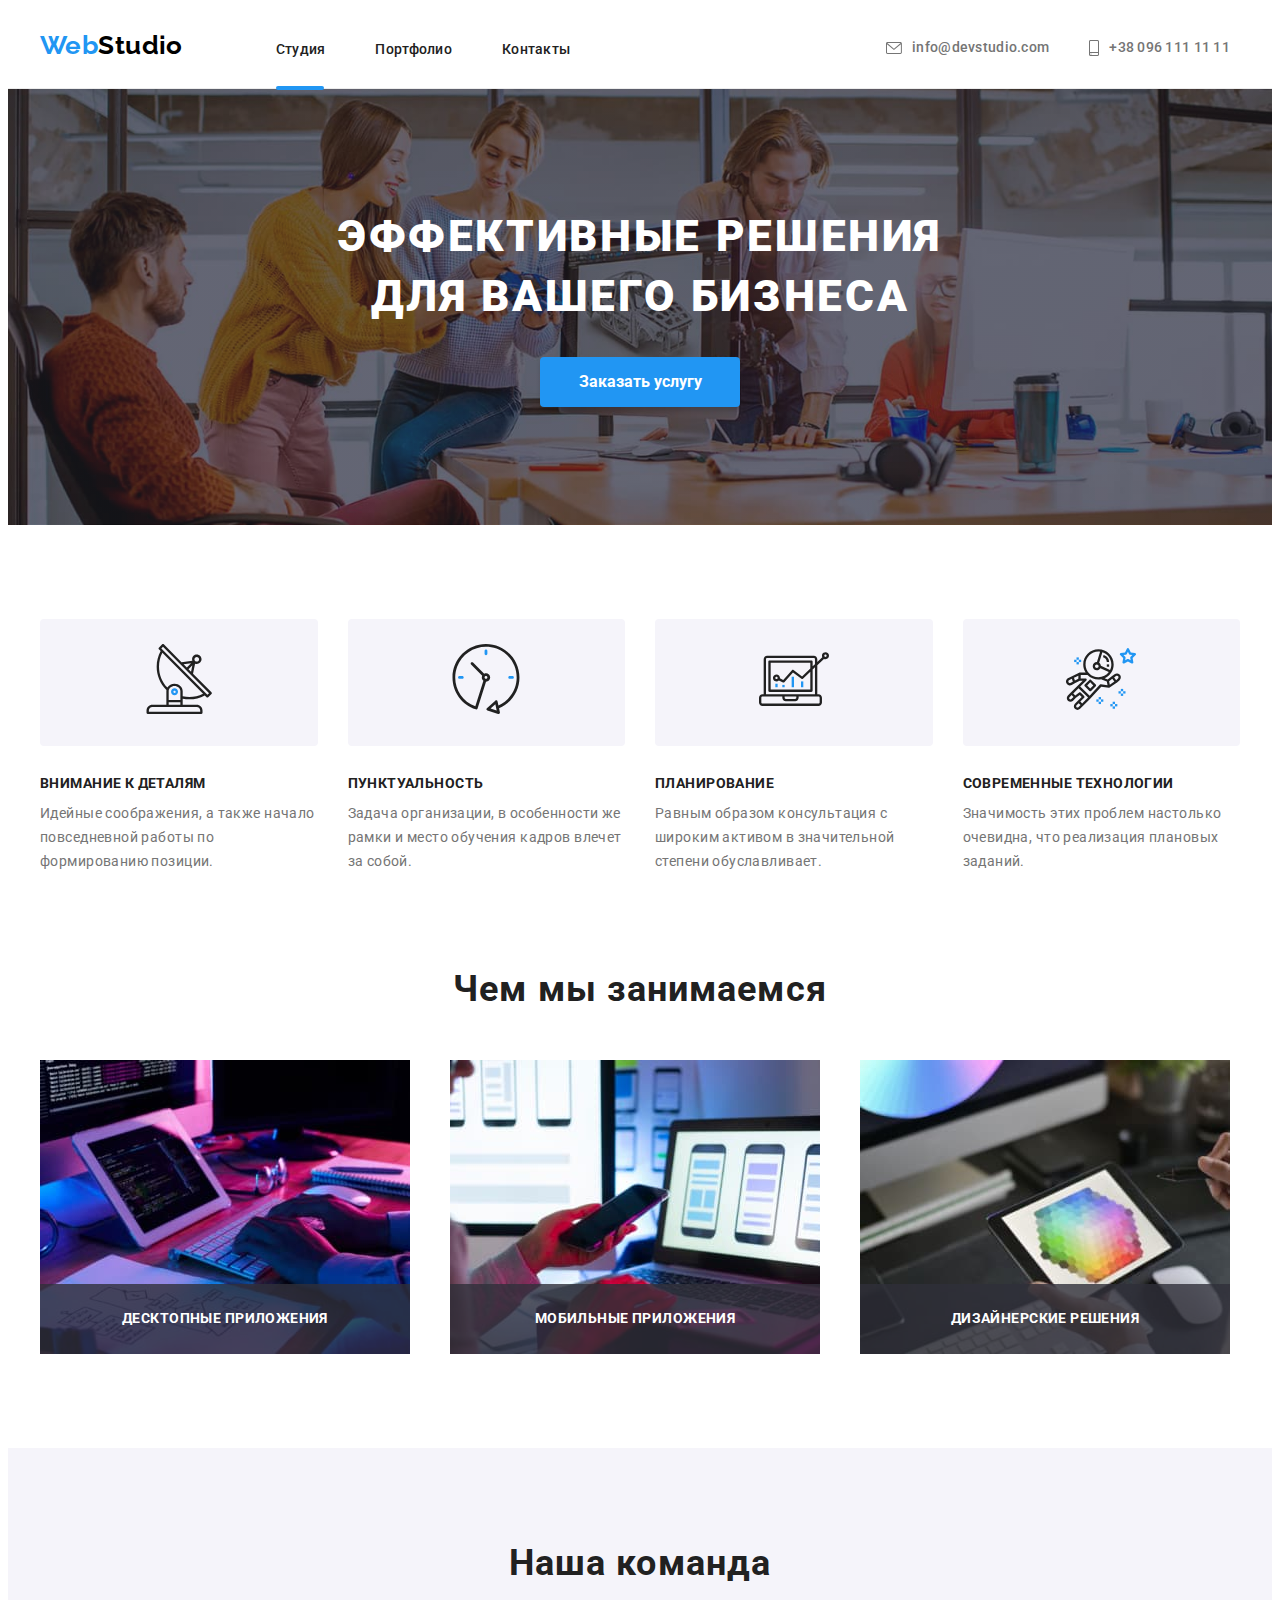
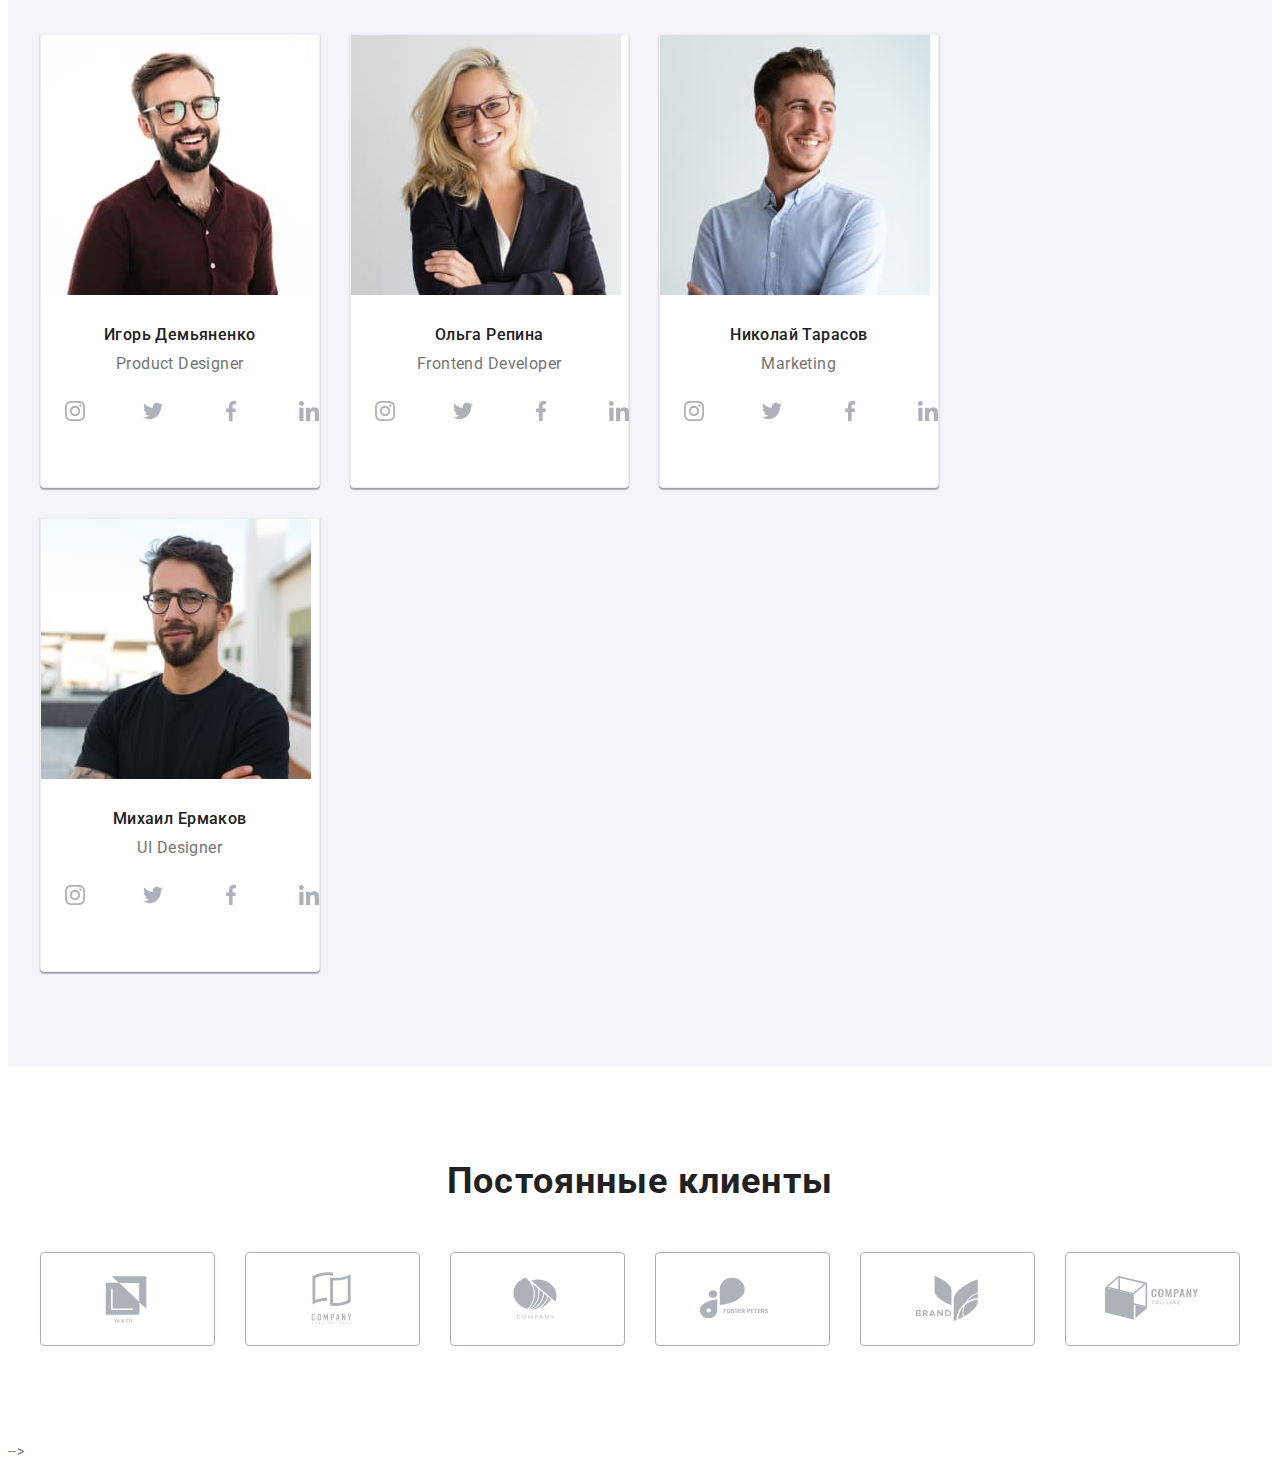
==== commit 3a6d765a: "add adaptive portfolio" ====
--- a/index.html
+++ b/index.html
@@ -16,7 +16,7 @@
     <link rel="stylesheet" href="./css/styles.css">
     <link rel="stylesheet" href="./css/main.min.css">
 </head>
-<body>
+<!-- <body>
     <!---------------- * HEADER *------------------->
     <header class="header">
         <div class="header__wrap container">
@@ -331,7 +331,7 @@
     </main>
 
     <!-- ------------ FOOTER ---------------------->
-    <footer class="footer">
+    <!-- <footer class="footer">
         <div class="container footer__block">
             <div>
                 <a href="/" class="logo-footer link ">
@@ -389,17 +389,18 @@
                 <form class="form-newsletter">
                     <label for="mail"></label>
                     <input class="form-newsletter__input" type="email" name="email" id="mail" placeholder="E-mail" />
-                    <button type="submit" class="btn btn__footer">Подписаться
+                    <div>
+                        <button type="submit" class="btn btn__footer">Подписаться
                         <svg class="btn__icon">
                             <use href="./images/icons.svg#icon-plane"></use>
                         </svg>
-                    </button>
+                    </button></div>
     
                 </form>
             </div>
         </div>
     
-    </footer>
+    </footer> -->
 <!-------------- Модальное окно ------------------>
     <!-- <div class="backdrop is-hidden " data-modal>
        
@@ -452,5 +453,5 @@
         </div>
     </div> -->
  <!-- <script src="./js/modal.js"></script>  -->
-</body>
+</body> -->
 </html> --- a/css/main.min.css
+++ b/css/main.min.css
@@ -1,2 +1,2 @@
-:root{--primary-tex-color: #212121;--title-text-color: #757575;--accent-color: #2196f3;--title-background-color: #ffffff;--botton-background-color: #f5f4fa;--fuuter-background-color: #2f303a;--prymary-background-color: #e5e5e5}.visually-hidden{position:absolute;white-space:nowrap;width:1px;height:1px;overflow:hidden;border:0;padding:0;clip:rect(0 0 0 0);clip-path:inset(50%);margin:-1px}body{color:var(--title-text-color);background-color:var(--primary-background-color);font-family:Roboto, sans-serif;font-size:14px;line-height:1.7;letter-spacing:0.03em}.list{list-style:none}.link{text-decoration:none}p,h1,h2,h3,h4,h5,h6{margin:0}ul{margin:0;padding-left:0}img{display:block;max-width:100%;height:auto}.container{width:100%;padding:0 15px 0 15px;margin:0 auto}@media screen and (min-width: 480px){.container{width:480px}}@media screen and (min-width: 768px){.container{width:768px}}@media screen and (min-width: 1200px){.container{width:1200px}}.btn{min-width:200px;height:50px;font-family:inherit;color:var(--title-background-color);background-color:var(--accent-color);box-shadow:0px 4px 4px rgba(0,0,0,0.15);font-weight:700;font-size:16px;line-height:1.88;border:none;border-radius:4px;cursor:pointer}.section-title{color:var(--primary-tex-color);font-size:36px;line-height:1.17;text-align:center;letter-spacing:0.03em}.logo{padding:16px 0;display:flex;color:var(--primary-tex-color);font-family:Raleway, sans-serif;font-weight:700;font-size:24px;line-height:1.17}@media screen and (min-width: 1200px){.logo{color:#000000;font-size:26px;line-height:1.2;padding:24px 0;margin-right:93px}}.logo__accent{color:var(--accent-color)}.media{display:inline-flex;margin-right:-10px;justify-content:center;align-items:center}.media__icon{width:20px;height:20px}.media__link{display:block;padding:12px 12px;width:44px;height:44px;color:#afb1b8;transition:color 250ms cubic-bezier(0.4, 0, 0.2, 1),background-color 250ms cubic-bezier(0.4, 0, 0.2, 1),border-radius 250ms cubic-bezier(0.4, 0, 0.2, 1)}.media__link:hover,.media__link:focus{background-color:var(--accent-color);color:var(--title-background-color);border-radius:50%}.media__icon{fill:currentColor}.media__item{margin-right:10px}.modal{position:absolute;top:50%;left:50%;transform:translate(-50%, -50%);max-width:450px;padding:40px;background-color:#ffffff;box-shadow:0px 1px 3px rgba(0,0,0,0.12),0px 1px 1px rgba(0,0,0,0.14),0px 2px 1px rgba(0,0,0,0.2);border-radius:4px;line-height:1.44;transition:transform 400ms cubic-bezier(0.39, 1.03, 0.82, 0.08)}.modal__title{margin-bottom:12px;font-weight:700;font-size:20px;line-height:1.15;text-align:center;letter-spacing:0.03em;color:#212121}.backdrop{position:fixed;top:0;left:0;width:100vw;height:100vh;background-color:rgba(0,0,0,0.2);transition:opacity 500ms, visibility 500ms}.backdrop.is-hidden{opacity:0;pointer-events:none;visibility:hidden}.close-button{display:flex;top:8px;right:8px;position:absolute;width:30px;height:30px;align-items:center;justify-content:center;border:1px solid rgba(0,0,0,0.1);border-radius:50%;cursor:pointer;color:#000000;background:#ffffff;font-weight:700;font-size:18px;line-height:1.44;transition:fill 250ms cubic-bezier(0.39, 1.03, 0.82, 0.08)}.close-button:focus,.close-button:hover{fill:var(--accent-color)}.modal__form{width:370px;margin-left:auto;margin-right:auto}.modal__comment{resize:none;padding:12px 16px;border:1px solid rgba(33,33,33,0.2);border-radius:4px;transition:border-color 250ms cubic-bezier(0.4, 0, 0.2, 1)}.modal__order:focus-within>.modal__comment{border-color:#2196f3}.modal__text{padding:11px 0 11px 42px;height:40px;line-height:1.2;border:1px solid rgba(33,33,33,0.2);border-radius:4px;transition:border-color 250ms cubic-bezier(0.4, 0, 0.2, 1)}.modal__text::placeholder{color:rgba(117,117,117,0.5)}.modal__order:focus-within>.modal__text{border-color:#2196f3}.modal__order{position:relative;display:flex;flex-direction:column;font-size:12px;color:#757575}.modal__order:not(:last-child){margin-bottom:10px}.modal__order .btn--form{width:40px;margin:0 auto}.modal__headline{margin-bottom:4px}.modal__icon{position:absolute;top:50%;left:12px;display:inline-flex;width:18px;height:18px;transition:fill 250ms cubic-bezier(0.4, 0, 0.2, 1)}.modal__order:focus-within>.modal__icon{fill:#2196f3}.agreement{display:flex;margin-top:10px;margin-bottom:30px}.agreement__check{display:flex;flex-wrap:wrap;align-items:center;font-size:12px}.agreement__contract{color:var(--accent-color)}.agreement__icon{display:flex;width:16px;height:15px;margin-right:8px;border:2px solid #212121;border-radius:4px}.agreement__checkbox:checked+.agreement__icon{background-color:var(--accent-color);border-color:var(--accent-color);background-image:url(../images/icon-check.svg);background-size:contain;background-origin:border-box;background-position:50% 50%}.header{height:60px;border-bottom:1px solid #ececec}@media screen and (min-width: 768px){.header{display:flex;height:80px;background-color:var(--title-background-color);font-weight:500;font-size:14px;line-height:1.14;border-bottom:1px solid #ececec}}@media screen and (min-width: 768px){.header__wrap{display:flex;justify-content:space-between;align-items:center}}@media screen and (min-width: 768px) and (min-width: 1200px){.header__wrap{justify-content:center}}@media screen and (min-width: 768px){.nav{display:flex;align-items:baseline}}@media screen and (min-width: 768px){.nav__list{display:flex;align-items:center;text-align:center;margin-left:88px}}@media screen and (min-width: 768px) and (min-width: 1200px){.nav__list{margin-left:auto}}@media screen and (min-width: 768px) and (min-width: 768px){.nav__list .link.current{color:var(--accent-color)}}@media screen and (min-width: 768px){.nav__list .link{display:flex;position:relative;padding:32px 0;color:var(--primary-tex-color);letter-spacing:0.02em;transition:color 250ms cubic-bezier(0.4, 0, 0.2, 1)}}@media screen and (min-width: 768px){.nav__list .link:hover,.nav__list .link:focus{color:var(--accent-color)}}@media screen and (min-width: 768px){.nav__item:not(:last-child){margin-right:50px}}@media screen and (min-width: 768px){.nav__current::after{content:"";position:absolute;bottom:0;width:48px;height:4px;background:#2196f3;border-radius:2px}}@media screen and (min-width: 768px){.nav__curret--portfolio::after{content:"";width:78px}}@media screen and (min-width: 768px){.contact{display:flex}}@media screen and (min-width: 768px) and (min-width: 1200px){.contact{margin-left:auto}}@media screen and (min-width: 768px){.contact__list{display:block;padding:21px 0;align-items:center}}@media screen and (min-width: 768px) and (min-width: 1200px){.contact__list{display:flex}}@media screen and (min-width: 768px){.contact__list .link{color:var(--title-text-color);font-size:12px;line-height:1.17;letter-spacing:0.02em;transition:color 250ms cubic-bezier(0.4, 0, 0.2, 1)}.contact__list .link:hover,.contact__list .link:focus{color:var(--accent-color)}}@media screen and (min-width: 1200px){.contact__list .link{display:flex;padding:32px 0;align-items:center;font-size:14px;line-height:1.14}}@media screen and (min-width: 768px){.contact__item{display:flex}.contact__item:not(:last-child){margin-bottom:10px}}@media screen and (min-width: 768px) and (min-width: 1200px){.contact__item{padding-right:10px;align-items:center;justify-content:center}.contact__item:not(:last-child){margin-right:30px;margin-bottom:0}}@media screen and (min-width: 768px){.contact__item .link{display:flex;align-items:center}}@media screen and (min-width: 768px){.contact__icon{fill:currentColor;margin-right:8px;align-items:center}}@media screen and (min-width: 1200px){.contact__icon{margin-right:10px}}@media screen and (max-width: 767px){.nav__list{display:none}.contact{display:none}}.hero{max-width:1600px;margin-bottom:60px;margin:0 auto;padding:118px 0;text-align:center;color:var(--title-background-color);background-color:var(--fuuter-background-color);background-image:linear-gradient(to right, rgba(47,48,58,0.4), rgba(47,48,58,0.4)),url(../images/fon-geroy.jpg);background-repeat:no-repeat;background-position:center;background-size:cover}.hero__title{margin-bottom:30px;font-weight:900;font-size:26px;line-height:1.62;letter-spacing:0.06em;text-transform:uppercase}@media screen and (min-width: 1200px){.hero__title{font-size:44px;line-height:1.36}}.hero__wrap{max-width:360px;margin:0 auto}@media screen and (min-width: 1200px){.hero__wrap{max-width:696px}}.features{padding-top:60px;padding-bottom:60px}@media screen and (min-width: 1200px){.features{padding-top:94px;padding-bottom:94px}}.features__list{margin-bottom:-30px}@media screen and (min-width: 768px){.features__list{display:flex;flex-wrap:wrap;margin-right:-30px}}.features__item{text-align:center;margin-bottom:30px}@media screen and (min-width: 768px){.features__item{width:calc(100% / 2 - 30px);margin-right:30px}}@media screen and (min-width: 1200px){.features__item{width:calc(100% / 4 - 30px)}}.features__img{border-radius:4px;background:var(--botton-background-color);margin-bottom:30px;padding:25px 100px}.features__icon{height:70px;width:70px}.features__title{margin-bottom:10px;color:var(--primary-tex-color);font-weight:700;font-size:14px;line-height:1.14;text-transform:uppercase}@media screen and (min-width: 768px){.features__title{text-align:left}}.features__text{text-align:left}@media screen and (max-width: 1199px){.classes{display:none}}@media screen and (min-width: 1200px){.classes{padding-bottom:94px}}@media screen and (min-width: 1200px){.section-title--classes{margin-bottom:50px}}@media screen and (min-width: 1200px){.classes__list{display:flex;margin-right:-30px}}@media screen and (min-width: 1200px){.classes__img{width:calc(100% / 3 - 30px);margin-right:30px}}@media screen and (min-width: 1200px){.items-thumb{position:relative}}@media screen and (min-width: 1200px){.classes__text{display:flex;position:absolute;bottom:0;height:70px;min-width:370px;color:var(--title-background-color);background:rgba(47,48,58,0.8);font-weight:700;font-size:14px;line-height:1.14;text-align:center;letter-spacing:0.03em;text-transform:uppercase;justify-content:center;align-items:center}}.team{padding-top:60px;padding-bottom:60px;background-color:var(--botton-background-color);text-align:center;letter-spacing:0.03em}@media screen and (min-width: 1200px){.team{padding-top:94px;padding-bottom:94px;line-height:1.17}}.section-title--team{font-size:28px;margin-bottom:30px}@media screen and (min-width: 1200px){.section-title--team{font-size:36px;margin-bottom:50px}}.team__list{margin-bottom:-30px}@media screen and (min-width: 768px){.team__list{display:flex;flex-wrap:wrap;margin-right:-30px}}.team__item{box-shadow:0px 1px 3px rgba(0,0,0,0.12),0px 1px 1px rgba(0,0,0,0.14),0px 2px 1px rgba(0,0,0,0.2);border-radius:0px 0px 4px 4px;border:1px solid #eeeeee;font-size:16px;line-height:1.19;margin-bottom:30px}@media screen and (min-width: 768px){.team__item{width:calc(100% / 2 - 30px);margin-right:30px;background-color:var(--title-background-color)}}@media screen and (min-width: 768px) and (min-width: 1200px){.team__item{width:calc(100% / 4 - 30px)}}.team__desc{padding:30px 0;background:var(--title-background-color)}.team__name{margin-bottom:10px;color:var(--primary-tex-color);font-weight:500;font-size:16px;line-height:1.19}.team__profession{margin-bottom:16px}.customers{padding-top:60px;padding-bottom:60px;text-align:center;width:100%}@media screen and (min-width: 1200px){.customers{padding-top:94px;padding-bottom:94px}}.section-title--customers{margin-bottom:30px;font-size:28px;line-height:1.18}@media screen and (min-width: 1200px){.section-title--customers{margin-bottom:50px;font-size:36px;line-height:1.17}}.customers__list{display:flex;flex-wrap:wrap;text-align:center;margin-right:-30px;margin-bottom:-30px}.customers__item{flex-basis:calc(100% / 2 - 30px);margin-right:30px;margin-bottom:30px}@media screen and (min-width: 768px){.customers__item{flex-basis:calc(100% / 3 - 30px)}}@media screen and (min-width: 1200px){.customers__item{flex-basis:calc(100% / 6 - 30px)}}.customers__icon{width:106px;height:60px;fill:currentColor}.customs__link{display:flex;height:92px;max-width:210px;align-items:center;justify-content:center;color:#afb1b8;border:none;border:1px solid #afb1b8;border-radius:4px;transition:color 250ms cubic-bezier(0.4, 0, 0.2, 1),border-color 250ms cubic-bezier(0.4, 0, 0.2, 1)}.customs__link:hover,.customs__link:focus{border-color:var(--accent-color);color:var(--accent-color)}.footer{text-align:center;background-color:var(--fuuter-background-color)}.footer__block{display:block;width:100%}.logo-footer{display:block;margin-bottom:20px;padding:60px 0 0 0;color:var(--title-background-color);font-family:Raleway, sans-serif;font-weight:700;font-size:24px;line-height:1.17}.addres{width:100%;padding-bottom:60px}.addres__link{color:var(--title-background-color);font-style:normal}.addres__contact{color:rgba(255,255,255,0.6)}.addres__item{display:block;font-style:normal}.addres__item:not(:last-child){margin-bottom:8px}.list .link{transition:color 250ms cubic-bezier(0.4, 0, 0.2, 1)}.list .link:hover,.list .link:focus{color:var(--accent-color)}.footer__title{width:100%;margin-bottom:20px;font-weight:700;color:var(--title-background-color);font-size:14px;line-height:1.14;letter-spacing:0.03em;text-transform:uppercase}.media--footer{padding-bottom:60px}.media__link--footer{background-color:rgba(255,255,255,0.1);border-radius:50%;color:#ffffff;transition:color 250ms cubic-bezier(0.4, 0, 0.2, 1),background-color 250ms cubic-bezier(0.4, 0, 0.2, 1),border-radius 250ms cubic-bezier(0.4, 0, 0.2, 1)}.media__link--footer:hover,.media__link--footer:focus{background-color:var(--accent-color);color:var(--title-background-color);border-radius:50%}.form-newsletter{padding-bottom:53px}.form-newsletter__input{width:100%;height:50px;margin-bottom:20px;padding:15px 0 15px 16px;border:1px solid rgba(255,255,255,0.3);background-color:transparent;border-radius:4px;color:#ffffff}.form-newsletter__input::placeholder{font-size:16px;line-height:1.25;letter-spacing:0.03em;color:rgba(255,255,255,0.6)}.btn__footer{display:inline-flex;align-items:center;justify-content:center}.btn__icon{width:24px;height:24px;margin-left:10px;align-items:baseline;fill:currentColor}.portfolio{padding-top:60px;padding-bottom:40px;text-align:center}@media screen and (min-width: 1200px){.portfolio{padding-bottom:94px;padding-top:94px}}.portfolio__button{padding:6px 22px;color:var(--primary-tex-color);font-family:Roboto, sans-serif;text-align:center;font-style:normal;font-weight:500;font-size:16px;line-height:1.62;cursor:pointer;border:none;border-radius:4px;letter-spacing:0.03em;transition:color 250ms cubic-bezier(0.4, 0, 0.2, 1),background-color 250ms cubic-bezier(0.4, 0, 0.2, 1),box-shadow 250ms cubic-bezier(0.4, 0, 0.2, 1)}.portfolio__button:hover,.portfolio__button:focus{color:var(--title-background-color);background-color:var(--accent-color);box-shadow:0px 3px 1px rgba(0,0,0,0.1),0px 1px 2px rgba(0,0,0,0.08),0px 2px 2px rgba(0,0,0,0.12)}.portfolio__button--current{color:var(--title-background-color);background-color:var(--accent-color);box-shadow:0px 3px 1px rgba(0,0,0,0.1),0px 1px 2px rgba(0,0,0,0.08),0px 2px 2px rgba(0,0,0,0.12)}.portfolio__nav{display:flex;flex-wrap:wrap;padding-bottom:50px;justify-content:flex-start;margin-bottom:-15px}@media screen and (min-width: 768px){.portfolio__nav{justify-content:center}}.portfolio__item{margin-bottom:15px}.portfolio__item:not(:last-child){margin-right:8px}.work{margin-right:-30px;margin-bottom:-30px;font-size:16px;line-height:1.87}@media screen and (min-width: 768px){.work{display:inline-flex;flex-wrap:wrap}}.work__item{margin-bottom:30px;box-sizing:border-box;border:1px solid #eeeeee;border-top:none;cursor:pointer;transition:border 250ms cubic-bezier(0.4, 0, 0.2, 1),box-shadow 250ms cubic-bezier(0.4, 0, 0.2, 1),transform 250ms cubic-bezier(0.4, 0, 0.2, 1)}.work__item:hover{border:1px solid #eeeeee;box-shadow:0px 1px 1px rgba(0,0,0,0.12),0px 4px 4px rgba(0,0,0,0.06),1px 4px 6px rgba(0,0,0,0.16)}@media screen and (min-width: 768px){.work__item{width:calc(100% / 2 - 30px);margin-right:30px}}@media screen and (min-width: 1200px){.work__item{width:calc(100% / 3 - 30px)}}.work__thumb{display:flex;position:relative;overflow:hidden}.work__uptext{position:absolute;top:0;left:0;height:100%;width:370px;padding:63px 24px;font-weight:400;font-size:18px;line-height:1.56;letter-spacing:0.03em;color:var(--title-background-color);background-color:rgba(33,150,243,0.9);transform:translatey(100%);transition:transform 250ms cubic-bezier(0.4, 0, 0.2, 1)}.work__item:hover .work__uptext{transform:translatey(0)}.work__desc{height:auto;padding:20px 24px;text-align:start}.work__type{margin-bottom:4px;color:var(--primary-tex-color);font-weight:700;font-size:18px;line-height:2;letter-spacing:0.06em}
+:root{--primary-tex-color: #212121;--title-text-color: #757575;--accent-color: #2196f3;--title-background-color: #ffffff;--botton-background-color: #f5f4fa;--fuuter-background-color: #2f303a;--prymary-background-color: #e5e5e5}.visually-hidden{position:absolute;white-space:nowrap;width:1px;height:1px;overflow:hidden;border:0;padding:0;clip:rect(0 0 0 0);clip-path:inset(50%);margin:-1px}body{color:var(--title-text-color);background-color:var(--primary-background-color);font-family:Roboto, sans-serif;font-size:14px;line-height:1.7;letter-spacing:0.03em}.list{list-style:none}.link{text-decoration:none}p,h1,h2,h3,h4,h5,h6{margin:0}ul{margin:0;padding-left:0}img{display:block;max-width:100%;height:auto}.container{width:100%;padding:0 15px 0 15px;margin:0 auto}@media screen and (min-width: 480px){.container{width:480px}}@media screen and (min-width: 768px){.container{width:768px}}@media screen and (min-width: 1200px){.container{width:1200px}}.btn{min-width:200px;height:50px;font-family:inherit;color:var(--title-background-color);background-color:var(--accent-color);box-shadow:0px 4px 4px rgba(0,0,0,0.15);font-weight:700;font-size:16px;line-height:1.88;border:none;border-radius:4px;cursor:pointer}.section-title{color:var(--primary-tex-color);font-size:36px;line-height:1.17;text-align:center;letter-spacing:0.03em}.logo{padding:16px 0;display:flex;color:var(--primary-tex-color);font-family:Raleway, sans-serif;font-weight:700;font-size:24px;line-height:1.17}@media screen and (min-width: 1200px){.logo{color:#000000;font-size:26px;line-height:1.2;padding:24px 0;margin-right:93px}}.logo__accent{color:var(--accent-color)}.media{display:inline-flex;margin-right:-10px;justify-content:center;align-items:center}.media__icon{width:20px;height:20px}.media__link{display:block;padding:12px 12px;width:44px;height:44px;color:#afb1b8;transition:color 250ms cubic-bezier(0.4, 0, 0.2, 1),background-color 250ms cubic-bezier(0.4, 0, 0.2, 1),border-radius 250ms cubic-bezier(0.4, 0, 0.2, 1)}.media__link:hover,.media__link:focus{background-color:var(--accent-color);color:var(--title-background-color);border-radius:50%}.media__icon{fill:currentColor}.media__item{margin-right:10px}.modal{position:absolute;top:50%;left:50%;transform:translate(-50%, -50%);max-width:450px;padding:40px;background-color:#ffffff;box-shadow:0px 1px 3px rgba(0,0,0,0.12),0px 1px 1px rgba(0,0,0,0.14),0px 2px 1px rgba(0,0,0,0.2);border-radius:4px;line-height:1.44;transition:transform 400ms cubic-bezier(0.39, 1.03, 0.82, 0.08)}.modal__title{margin-bottom:12px;font-weight:700;font-size:20px;line-height:1.15;text-align:center;letter-spacing:0.03em;color:#212121}.backdrop{position:fixed;top:0;left:0;width:100vw;height:100vh;background-color:rgba(0,0,0,0.2);transition:opacity 500ms, visibility 500ms}.backdrop.is-hidden{opacity:0;pointer-events:none;visibility:hidden}.close-button{display:flex;top:8px;right:8px;position:absolute;width:30px;height:30px;align-items:center;justify-content:center;border:1px solid rgba(0,0,0,0.1);border-radius:50%;cursor:pointer;color:#000000;background:#ffffff;font-weight:700;font-size:18px;line-height:1.44;transition:fill 250ms cubic-bezier(0.39, 1.03, 0.82, 0.08)}.close-button:focus,.close-button:hover{fill:var(--accent-color)}.modal__form{width:370px;margin-left:auto;margin-right:auto}.modal__comment{resize:none;padding:12px 16px;border:1px solid rgba(33,33,33,0.2);border-radius:4px;transition:border-color 250ms cubic-bezier(0.4, 0, 0.2, 1)}.modal__order:focus-within>.modal__comment{border-color:#2196f3}.modal__text{padding:11px 0 11px 42px;height:40px;line-height:1.2;border:1px solid rgba(33,33,33,0.2);border-radius:4px;transition:border-color 250ms cubic-bezier(0.4, 0, 0.2, 1)}.modal__text::placeholder{color:rgba(117,117,117,0.5)}.modal__order:focus-within>.modal__text{border-color:#2196f3}.modal__order{position:relative;display:flex;flex-direction:column;font-size:12px;color:#757575}.modal__order:not(:last-child){margin-bottom:10px}.modal__order .btn--form{width:40px;margin:0 auto}.modal__headline{margin-bottom:4px}.modal__icon{position:absolute;top:50%;left:12px;display:inline-flex;width:18px;height:18px;transition:fill 250ms cubic-bezier(0.4, 0, 0.2, 1)}.modal__order:focus-within>.modal__icon{fill:#2196f3}.agreement{display:flex;margin-top:10px;margin-bottom:30px}.agreement__check{display:flex;flex-wrap:wrap;align-items:center;font-size:12px}.agreement__contract{color:var(--accent-color)}.agreement__icon{display:flex;width:16px;height:15px;margin-right:8px;border:2px solid #212121;border-radius:4px}.agreement__checkbox:checked+.agreement__icon{background-color:var(--accent-color);border-color:var(--accent-color);background-image:url(../images/icon-check.svg);background-size:contain;background-origin:border-box;background-position:50% 50%}.header{height:60px;border-bottom:1px solid #ececec}@media screen and (min-width: 768px){.header{display:flex;height:80px;background-color:var(--title-background-color);font-weight:500;font-size:14px;line-height:1.14;border-bottom:1px solid #ececec}}@media screen and (min-width: 768px){.header__wrap{display:flex;justify-content:space-between;align-items:center}}@media screen and (min-width: 768px) and (min-width: 1200px){.header__wrap{justify-content:center}}@media screen and (min-width: 768px){.nav{display:flex;align-items:baseline}}@media screen and (min-width: 768px){.nav__list{display:flex;align-items:center;text-align:center;margin-left:88px}}@media screen and (min-width: 768px) and (min-width: 1200px){.nav__list{margin-left:auto}}@media screen and (min-width: 768px) and (min-width: 768px){.nav__list .link.current{color:var(--accent-color)}}@media screen and (min-width: 768px){.nav__list .link{display:flex;position:relative;padding:32px 0;color:var(--primary-tex-color);letter-spacing:0.02em;transition:color 250ms cubic-bezier(0.4, 0, 0.2, 1)}}@media screen and (min-width: 768px){.nav__list .link:hover,.nav__list .link:focus{color:var(--accent-color)}}@media screen and (min-width: 768px){.nav__item:not(:last-child){margin-right:50px}}@media screen and (min-width: 768px){.nav__current::after{content:"";position:absolute;bottom:0;width:48px;height:4px;background:#2196f3;border-radius:2px}}@media screen and (min-width: 768px){.nav__curret--portfolio::after{content:"";width:78px}}@media screen and (min-width: 768px){.contact{display:flex}}@media screen and (min-width: 768px) and (min-width: 1200px){.contact{margin-left:auto}}@media screen and (min-width: 768px){.contact__list{display:block;padding:21px 0;align-items:center}}@media screen and (min-width: 768px) and (min-width: 1200px){.contact__list{display:flex}}@media screen and (min-width: 768px){.contact__list .link{color:var(--title-text-color);font-size:12px;line-height:1.17;letter-spacing:0.02em;transition:color 250ms cubic-bezier(0.4, 0, 0.2, 1)}.contact__list .link:hover,.contact__list .link:focus{color:var(--accent-color)}}@media screen and (min-width: 1200px){.contact__list .link{display:flex;padding:32px 0;align-items:center;font-size:14px;line-height:1.14}}@media screen and (min-width: 768px){.contact__item{display:flex}.contact__item:not(:last-child){margin-bottom:10px}}@media screen and (min-width: 768px) and (min-width: 1200px){.contact__item{padding-right:10px;align-items:center;justify-content:center}.contact__item:not(:last-child){margin-right:30px;margin-bottom:0}}@media screen and (min-width: 768px){.contact__item .link{display:flex;align-items:center}}@media screen and (min-width: 768px){.contact__icon{fill:currentColor;margin-right:8px;align-items:center}}@media screen and (min-width: 1200px){.contact__icon{margin-right:10px}}@media screen and (max-width: 767px){.nav__list{display:none}.contact{display:none}}.hero{max-width:1600px;margin-bottom:60px;margin:0 auto;padding:118px 0;text-align:center;color:var(--title-background-color);background-color:var(--fuuter-background-color);background-image:linear-gradient(to right, rgba(47,48,58,0.4), rgba(47,48,58,0.4)),url(../images/fon-geroy.jpg);background-repeat:no-repeat;background-position:center;background-size:cover}.hero__title{margin-bottom:30px;font-weight:900;font-size:26px;line-height:1.62;letter-spacing:0.06em;text-transform:uppercase}@media screen and (min-width: 1200px){.hero__title{font-size:44px;line-height:1.36}}.hero__wrap{max-width:360px;margin:0 auto}@media screen and (min-width: 1200px){.hero__wrap{max-width:696px}}.features{padding-top:60px;padding-bottom:60px}@media screen and (min-width: 1200px){.features{padding-top:94px;padding-bottom:94px}}.features__list{margin-bottom:-30px}@media screen and (min-width: 768px){.features__list{display:flex;flex-wrap:wrap;margin-right:-30px}}.features__item{text-align:center;margin-bottom:30px}@media screen and (min-width: 768px){.features__item{width:calc(100% / 2 - 30px);margin-right:30px}}@media screen and (min-width: 1200px){.features__item{width:calc(100% / 4 - 30px)}}.features__img{border-radius:4px;background:var(--botton-background-color);margin-bottom:30px;padding:25px 100px}.features__icon{height:70px;width:70px}.features__title{margin-bottom:10px;color:var(--primary-tex-color);font-weight:700;font-size:14px;line-height:1.14;text-transform:uppercase}@media screen and (min-width: 768px){.features__title{text-align:left}}.features__text{text-align:left}@media screen and (max-width: 1199px){.classes{display:none}}@media screen and (min-width: 1200px){.classes{padding-bottom:94px}}@media screen and (min-width: 1200px){.section-title--classes{margin-bottom:50px}}@media screen and (min-width: 1200px){.classes__list{display:flex;margin-right:-30px}}@media screen and (min-width: 1200px){.classes__img{width:calc(100% / 3 - 30px);margin-right:30px}}@media screen and (min-width: 1200px){.items-thumb{position:relative}}@media screen and (min-width: 1200px){.classes__text{display:flex;position:absolute;bottom:0;height:70px;min-width:370px;color:var(--title-background-color);background:rgba(47,48,58,0.8);font-weight:700;font-size:14px;line-height:1.14;text-align:center;letter-spacing:0.03em;text-transform:uppercase;justify-content:center;align-items:center}}.team{padding-top:60px;padding-bottom:60px;background-color:var(--botton-background-color);text-align:center;letter-spacing:0.03em}@media screen and (min-width: 1200px){.team{padding-top:94px;padding-bottom:94px;line-height:1.17}}.section-title--team{font-size:28px;margin-bottom:30px}@media screen and (min-width: 1200px){.section-title--team{font-size:36px;margin-bottom:50px}}.team__list{margin-bottom:-30px}@media screen and (min-width: 768px){.team__list{display:flex;flex-wrap:wrap;margin-right:-30px}}.team__item{box-shadow:0px 1px 3px rgba(0,0,0,0.12),0px 1px 1px rgba(0,0,0,0.14),0px 2px 1px rgba(0,0,0,0.2);border-radius:0px 0px 4px 4px;border:1px solid #eeeeee;font-size:16px;line-height:1.19;margin-bottom:30px}@media screen and (min-width: 768px){.team__item{width:calc(100% / 2 - 30px);margin-right:30px;background-color:var(--title-background-color)}}@media screen and (min-width: 768px) and (min-width: 1200px){.team__item{width:calc(100% / 4 - 30px)}}.team__desc{padding:30px 0;background:var(--title-background-color)}.team__name{margin-bottom:10px;color:var(--primary-tex-color);font-weight:500;font-size:16px;line-height:1.19}.team__profession{margin-bottom:16px}.customers{padding-top:60px;padding-bottom:60px;text-align:center;width:100%}@media screen and (min-width: 1200px){.customers{padding-top:94px;padding-bottom:94px}}.section-title--customers{margin-bottom:30px;font-size:28px;line-height:1.18}@media screen and (min-width: 1200px){.section-title--customers{margin-bottom:50px;font-size:36px;line-height:1.17}}.customers__list{display:flex;flex-wrap:wrap;text-align:center;margin-right:-30px;margin-bottom:-30px}.customers__item{flex-basis:calc(100% / 2 - 30px);margin-right:30px;margin-bottom:30px}@media screen and (min-width: 768px){.customers__item{flex-basis:calc(100% / 3 - 30px)}}@media screen and (min-width: 1200px){.customers__item{flex-basis:calc(100% / 6 - 30px)}}.customers__icon{width:106px;height:60px;fill:currentColor}.customs__link{display:flex;height:92px;max-width:210px;align-items:center;justify-content:center;color:#afb1b8;border:none;border:1px solid #afb1b8;border-radius:4px;transition:color 250ms cubic-bezier(0.4, 0, 0.2, 1),border-color 250ms cubic-bezier(0.4, 0, 0.2, 1)}.customs__link:hover,.customs__link:focus{border-color:var(--accent-color);color:var(--accent-color)}.footer{text-align:center;background-color:var(--fuuter-background-color)}.footer__block{display:block;max-width:100%}@media screen and (min-width: 768px){.footer__block{display:flex;flex-wrap:wrap;align-content:center;justify-content:space-around;align-items:baseline}}@media screen and (min-width: 1200px){.footer__block{width:1200px;flex-wrap:nowrap;align-content:center;justify-content:flex-start;align-items:baseline}}.logo-footer{display:block;margin-bottom:20px;padding:60px 0 0 0;color:var(--title-background-color);font-family:Raleway, sans-serif;font-weight:700;font-size:24px;line-height:1.17}@media screen and (min-width: 1200px){.logo-footer{font-size:26px;line-height:1.2}}.addres{width:100%;padding-bottom:60px}@media screen and (min-width: 1200px){.addres{padding-right:70px}}.addres__link{color:var(--title-background-color);font-style:normal}.addres__contact{color:rgba(255,255,255,0.6)}.addres__item{display:block;font-style:normal}.addres__item:not(:last-child){margin-bottom:8px}@media screen and (min-width: 1200px){.addres__item:not(:last-child){margin-bottom:9px}}.list .link{transition:color 250ms cubic-bezier(0.4, 0, 0.2, 1)}.list .link:hover,.list .link:focus{color:var(--accent-color)}.footer__title{width:100%;margin-bottom:20px;font-weight:700;color:var(--title-background-color);font-size:14px;line-height:1.14;letter-spacing:0.03em;text-transform:uppercase}.media--footer{padding-bottom:60px}.media__link--footer{background-color:rgba(255,255,255,0.1);border-radius:50%;color:#ffffff;transition:color 250ms cubic-bezier(0.4, 0, 0.2, 1),background-color 250ms cubic-bezier(0.4, 0, 0.2, 1),border-radius 250ms cubic-bezier(0.4, 0, 0.2, 1)}.media__link--footer:hover,.media__link--footer:focus{background-color:var(--accent-color);color:var(--title-background-color);border-radius:50%}.form-newsletter{padding-bottom:53px}@media screen and (min-width: 768px){.form-newsletter{width:450px;flex-direction:column}}@media screen and (min-width: 768px) and (min-width: 1200px){.form-newsletter{flex-direction:row;width:358px;margin-right:12px}}.form-newsletter .form-newsletter__input{width:100%;height:50px;margin-bottom:20px;padding:15px 0 15px 16px;border:1px solid rgba(255,255,255,0.3);background-color:transparent;border-radius:4px;color:#ffffff}.form-newsletter .form-newsletter__input::placeholder{font-size:16px;line-height:1.25;letter-spacing:0.03em;color:rgba(255,255,255,0.6)}.btn__footer{display:inline-flex;align-items:center;justify-content:center}.btn__icon{width:24px;height:24px;margin-left:10px;align-items:baseline;fill:currentColor}.portfolio{padding-top:60px;padding-bottom:40px;text-align:center}@media screen and (min-width: 1200px){.portfolio{padding-bottom:94px;padding-top:94px}}.portfolio__button{padding:6px 22px;color:var(--primary-tex-color);font-family:Roboto, sans-serif;text-align:center;font-style:normal;font-weight:500;font-size:16px;line-height:1.62;cursor:pointer;border:none;border-radius:4px;letter-spacing:0.03em;transition:color 250ms cubic-bezier(0.4, 0, 0.2, 1),background-color 250ms cubic-bezier(0.4, 0, 0.2, 1),box-shadow 250ms cubic-bezier(0.4, 0, 0.2, 1)}.portfolio__button:hover,.portfolio__button:focus{color:var(--title-background-color);background-color:var(--accent-color);box-shadow:0px 3px 1px rgba(0,0,0,0.1),0px 1px 2px rgba(0,0,0,0.08),0px 2px 2px rgba(0,0,0,0.12)}.portfolio__button--current{color:var(--title-background-color);background-color:var(--accent-color);box-shadow:0px 3px 1px rgba(0,0,0,0.1),0px 1px 2px rgba(0,0,0,0.08),0px 2px 2px rgba(0,0,0,0.12)}.portfolio__nav{display:flex;flex-wrap:wrap;padding-bottom:50px;justify-content:flex-start;margin-bottom:-15px}@media screen and (min-width: 768px){.portfolio__nav{justify-content:center}}.portfolio__item{margin-bottom:15px}.portfolio__item:not(:last-child){margin-right:8px}.work{margin-bottom:-30px;font-size:16px;line-height:1.87}@media screen and (min-width: 768px){.work{margin-right:-30px;display:inline-flex;flex-wrap:wrap}}.work__item{margin-bottom:30px;box-sizing:border-box;border:1px solid #eeeeee;border-top:none;cursor:pointer;transition:border 250ms cubic-bezier(0.4, 0, 0.2, 1),box-shadow 250ms cubic-bezier(0.4, 0, 0.2, 1),transform 250ms cubic-bezier(0.4, 0, 0.2, 1)}.work__item:hover{border:1px solid #eeeeee;box-shadow:0px 1px 1px rgba(0,0,0,0.12),0px 4px 4px rgba(0,0,0,0.06),1px 4px 6px rgba(0,0,0,0.16)}@media screen and (min-width: 768px){.work__item{width:calc(100% / 2 - 30px);margin-right:30px}}@media screen and (min-width: 1200px){.work__item{width:calc(100% / 3 - 30px)}}.work__thumb{display:flex;position:relative;overflow:hidden}.work__uptext{position:absolute;top:0;left:0;height:100%;width:100%;padding:63px 24px;font-weight:400;font-size:18px;line-height:1.56;letter-spacing:0.03em;text-align:start;color:var(--title-background-color);background-color:rgba(33,150,243,0.9);transform:translatey(100%);transition:transform 250ms cubic-bezier(0.4, 0, 0.2, 1)}.work__item:hover .work__uptext{transform:translatey(0)}.work__desc{height:auto;padding:20px 24px;text-align:start}.work__type{margin-bottom:4px;color:var(--primary-tex-color);font-weight:700;font-size:18px;line-height:2;letter-spacing:0.06em}
 /*# sourceMappingURL=main.min.css.map */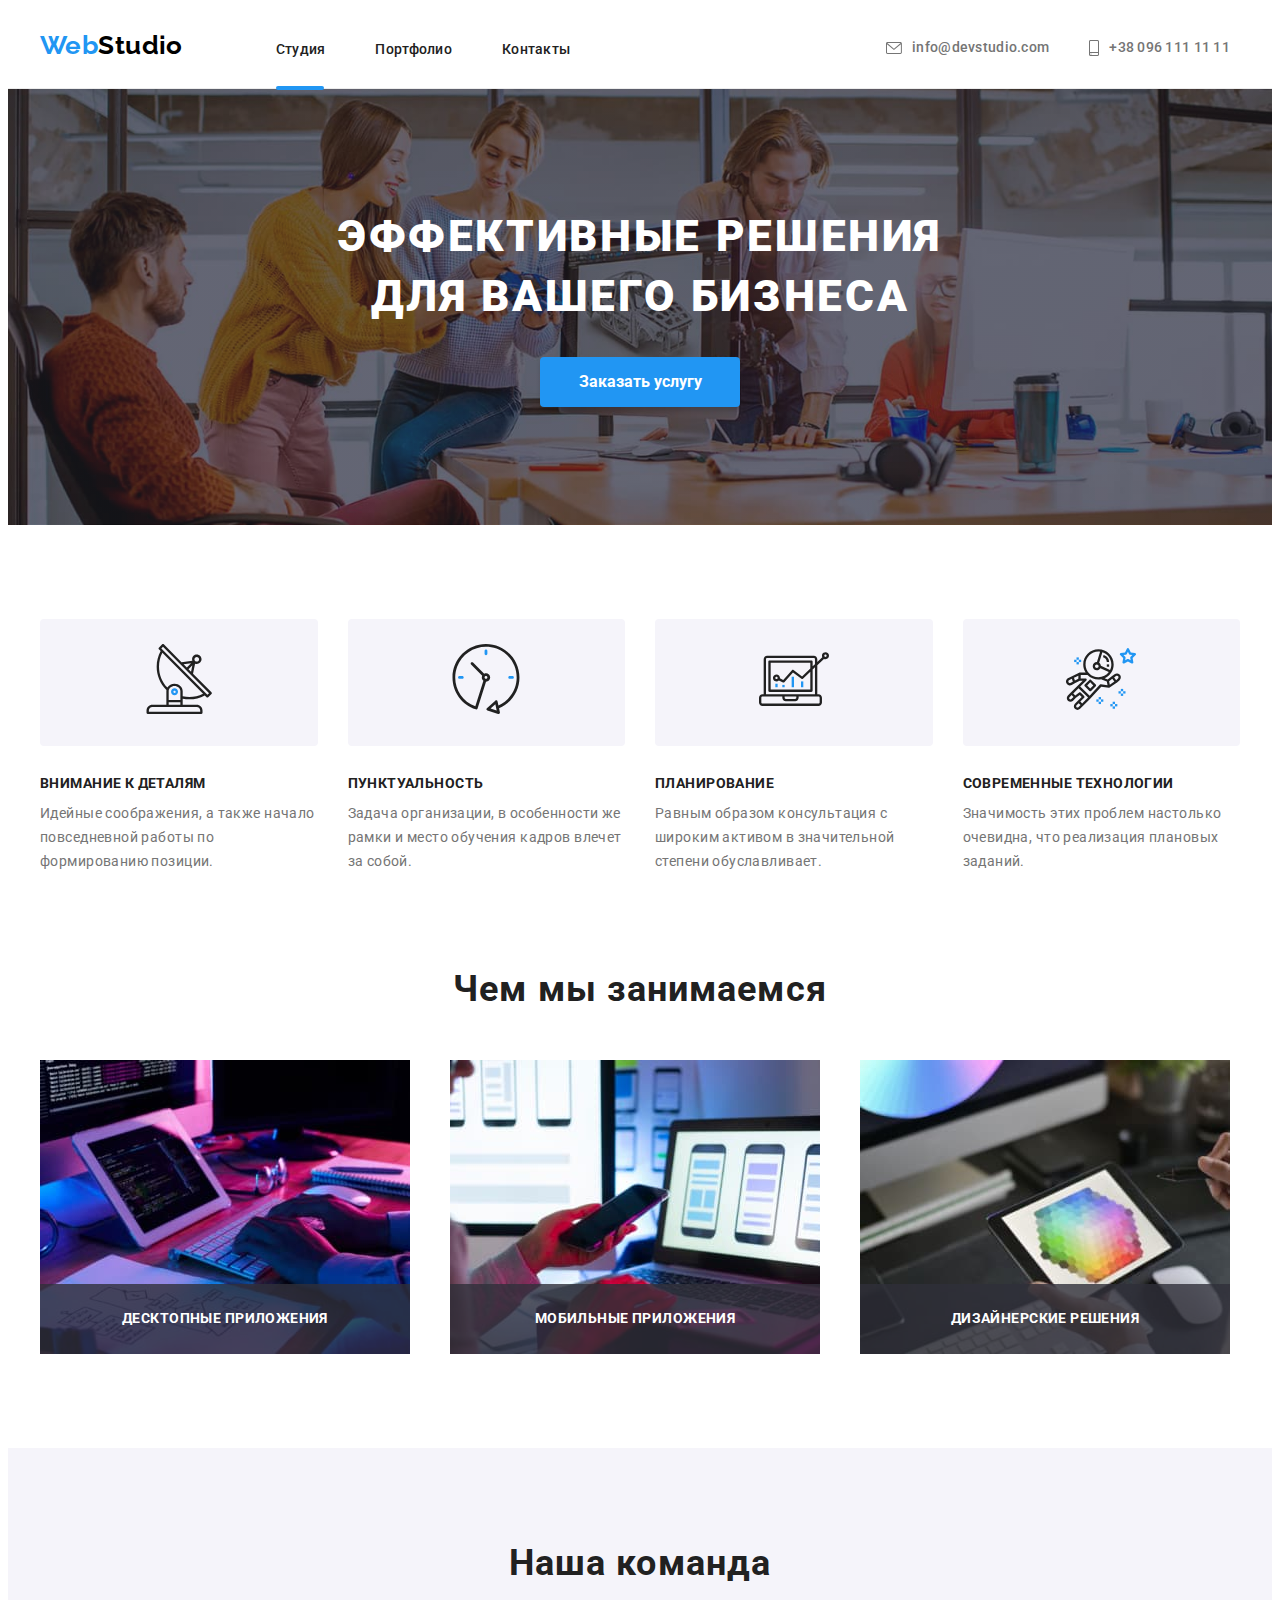
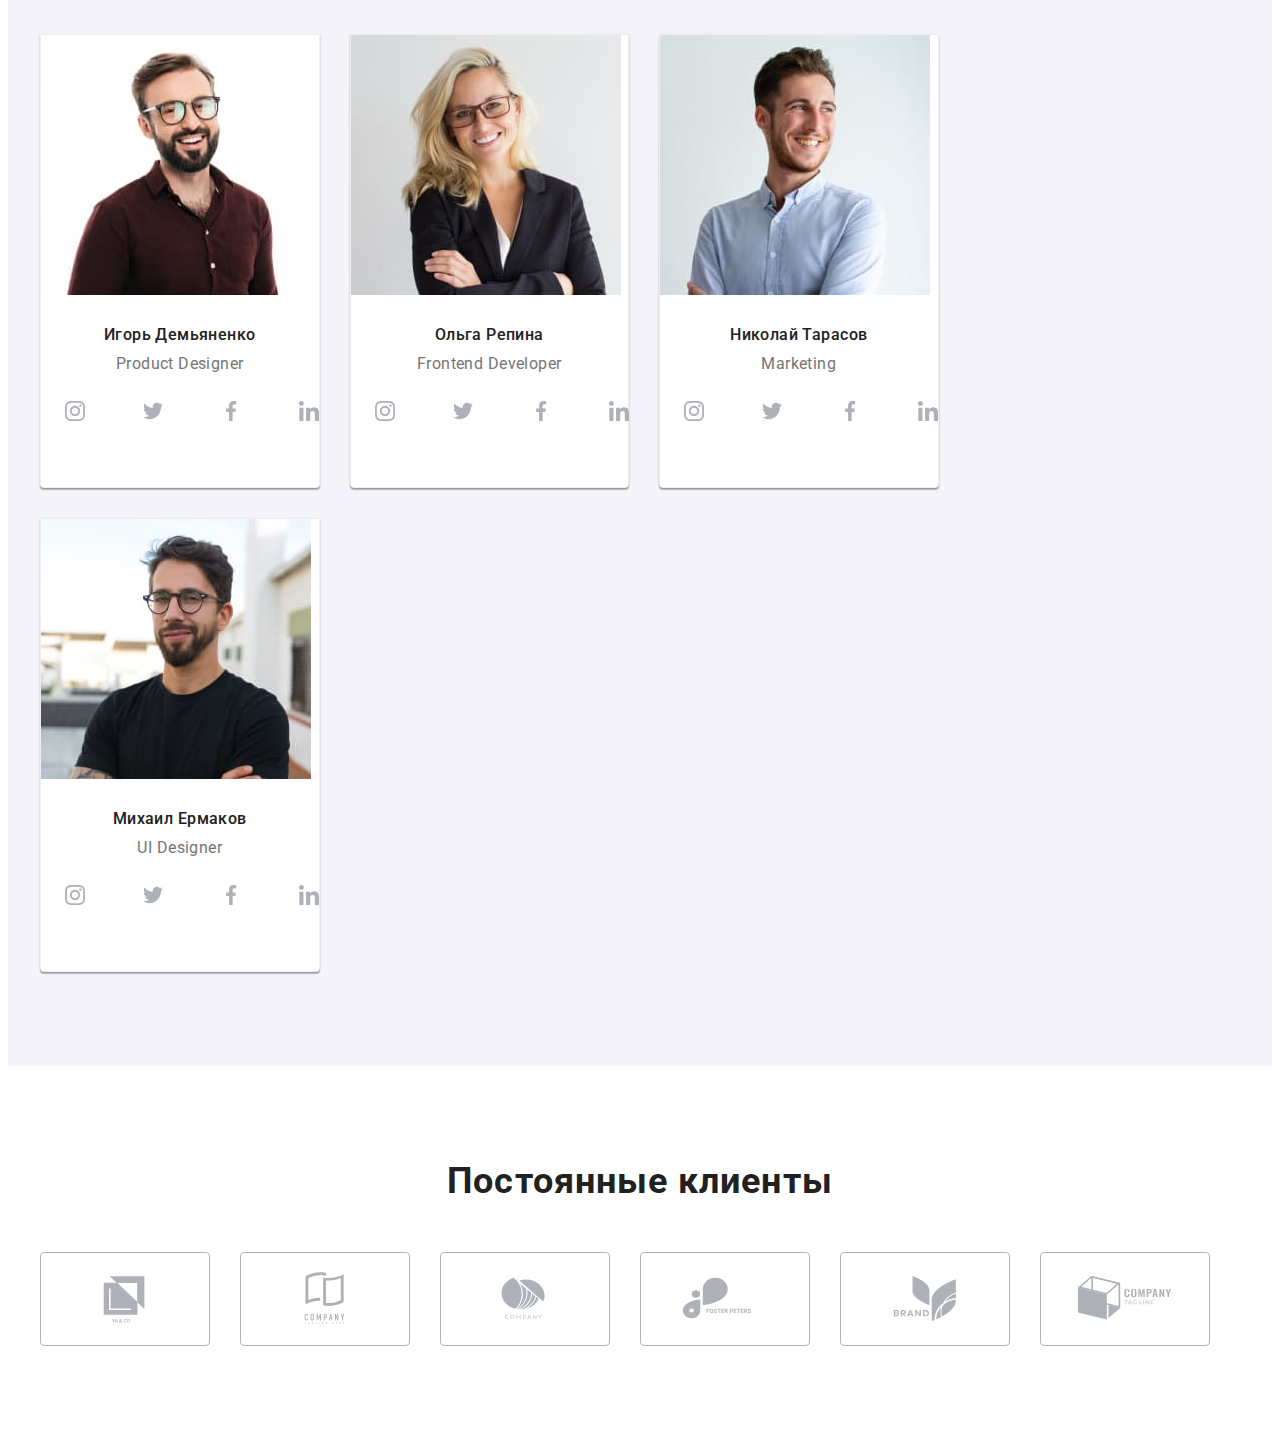
==== commit d070c596: "adits customers" ====
--- a/index.html
+++ b/index.html
@@ -16,8 +16,8 @@
     <link rel="stylesheet" href="./css/styles.css">
     <link rel="stylesheet" href="./css/main.min.css">
 </head>
-<!-- <body>
-    <!---------------- * HEADER *------------------->
+ <body>
+    <!-- -------------- * HEADER *----------------- -->
     <header class="header">
         <div class="header__wrap container">
         <nav class="nav">
@@ -295,7 +295,7 @@
             </ul>
             </div>
         </section>
-        <!----------------- customers ------------------>
+        <!-- --------------- customers ---------------- -->
         <section class="customers">
             <div class="container">
                 <h2 class="section-title section-title--customers">Постоянные клиенты</h2>
@@ -303,7 +303,7 @@
                     <li class="customers__item">
                         <a href="" class="customs__link link">
                         <svg class="customers__icon" >
-                        <use href="./images/icons.svg#icon-ya-co"></use></svg></a></a></li>
+                        <use href="./images/icons.svg#icon-ya-co"></use></svg></a></li>
                     <li class="customers__item">
                         <a href="" class="customs__link link">
                         <svg class="customers__icon" >
@@ -453,5 +453,5 @@
         </div>
     </div> -->
  <!-- <script src="./js/modal.js"></script>  -->
-</body> -->
+</body>
 </html> --- a/css/main.min.css
+++ b/css/main.min.css
@@ -1,2 +1,2 @@
-:root{--primary-tex-color: #212121;--title-text-color: #757575;--accent-color: #2196f3;--title-background-color: #ffffff;--botton-background-color: #f5f4fa;--fuuter-background-color: #2f303a;--prymary-background-color: #e5e5e5}.visually-hidden{position:absolute;white-space:nowrap;width:1px;height:1px;overflow:hidden;border:0;padding:0;clip:rect(0 0 0 0);clip-path:inset(50%);margin:-1px}body{color:var(--title-text-color);background-color:var(--primary-background-color);font-family:Roboto, sans-serif;font-size:14px;line-height:1.7;letter-spacing:0.03em}.list{list-style:none}.link{text-decoration:none}p,h1,h2,h3,h4,h5,h6{margin:0}ul{margin:0;padding-left:0}img{display:block;max-width:100%;height:auto}.container{width:100%;padding:0 15px 0 15px;margin:0 auto}@media screen and (min-width: 480px){.container{width:480px}}@media screen and (min-width: 768px){.container{width:768px}}@media screen and (min-width: 1200px){.container{width:1200px}}.btn{min-width:200px;height:50px;font-family:inherit;color:var(--title-background-color);background-color:var(--accent-color);box-shadow:0px 4px 4px rgba(0,0,0,0.15);font-weight:700;font-size:16px;line-height:1.88;border:none;border-radius:4px;cursor:pointer}.section-title{color:var(--primary-tex-color);font-size:36px;line-height:1.17;text-align:center;letter-spacing:0.03em}.logo{padding:16px 0;display:flex;color:var(--primary-tex-color);font-family:Raleway, sans-serif;font-weight:700;font-size:24px;line-height:1.17}@media screen and (min-width: 1200px){.logo{color:#000000;font-size:26px;line-height:1.2;padding:24px 0;margin-right:93px}}.logo__accent{color:var(--accent-color)}.media{display:inline-flex;margin-right:-10px;justify-content:center;align-items:center}.media__icon{width:20px;height:20px}.media__link{display:block;padding:12px 12px;width:44px;height:44px;color:#afb1b8;transition:color 250ms cubic-bezier(0.4, 0, 0.2, 1),background-color 250ms cubic-bezier(0.4, 0, 0.2, 1),border-radius 250ms cubic-bezier(0.4, 0, 0.2, 1)}.media__link:hover,.media__link:focus{background-color:var(--accent-color);color:var(--title-background-color);border-radius:50%}.media__icon{fill:currentColor}.media__item{margin-right:10px}.modal{position:absolute;top:50%;left:50%;transform:translate(-50%, -50%);max-width:450px;padding:40px;background-color:#ffffff;box-shadow:0px 1px 3px rgba(0,0,0,0.12),0px 1px 1px rgba(0,0,0,0.14),0px 2px 1px rgba(0,0,0,0.2);border-radius:4px;line-height:1.44;transition:transform 400ms cubic-bezier(0.39, 1.03, 0.82, 0.08)}.modal__title{margin-bottom:12px;font-weight:700;font-size:20px;line-height:1.15;text-align:center;letter-spacing:0.03em;color:#212121}.backdrop{position:fixed;top:0;left:0;width:100vw;height:100vh;background-color:rgba(0,0,0,0.2);transition:opacity 500ms, visibility 500ms}.backdrop.is-hidden{opacity:0;pointer-events:none;visibility:hidden}.close-button{display:flex;top:8px;right:8px;position:absolute;width:30px;height:30px;align-items:center;justify-content:center;border:1px solid rgba(0,0,0,0.1);border-radius:50%;cursor:pointer;color:#000000;background:#ffffff;font-weight:700;font-size:18px;line-height:1.44;transition:fill 250ms cubic-bezier(0.39, 1.03, 0.82, 0.08)}.close-button:focus,.close-button:hover{fill:var(--accent-color)}.modal__form{width:370px;margin-left:auto;margin-right:auto}.modal__comment{resize:none;padding:12px 16px;border:1px solid rgba(33,33,33,0.2);border-radius:4px;transition:border-color 250ms cubic-bezier(0.4, 0, 0.2, 1)}.modal__order:focus-within>.modal__comment{border-color:#2196f3}.modal__text{padding:11px 0 11px 42px;height:40px;line-height:1.2;border:1px solid rgba(33,33,33,0.2);border-radius:4px;transition:border-color 250ms cubic-bezier(0.4, 0, 0.2, 1)}.modal__text::placeholder{color:rgba(117,117,117,0.5)}.modal__order:focus-within>.modal__text{border-color:#2196f3}.modal__order{position:relative;display:flex;flex-direction:column;font-size:12px;color:#757575}.modal__order:not(:last-child){margin-bottom:10px}.modal__order .btn--form{width:40px;margin:0 auto}.modal__headline{margin-bottom:4px}.modal__icon{position:absolute;top:50%;left:12px;display:inline-flex;width:18px;height:18px;transition:fill 250ms cubic-bezier(0.4, 0, 0.2, 1)}.modal__order:focus-within>.modal__icon{fill:#2196f3}.agreement{display:flex;margin-top:10px;margin-bottom:30px}.agreement__check{display:flex;flex-wrap:wrap;align-items:center;font-size:12px}.agreement__contract{color:var(--accent-color)}.agreement__icon{display:flex;width:16px;height:15px;margin-right:8px;border:2px solid #212121;border-radius:4px}.agreement__checkbox:checked+.agreement__icon{background-color:var(--accent-color);border-color:var(--accent-color);background-image:url(../images/icon-check.svg);background-size:contain;background-origin:border-box;background-position:50% 50%}.header{height:60px;border-bottom:1px solid #ececec}@media screen and (min-width: 768px){.header{display:flex;height:80px;background-color:var(--title-background-color);font-weight:500;font-size:14px;line-height:1.14;border-bottom:1px solid #ececec}}@media screen and (min-width: 768px){.header__wrap{display:flex;justify-content:space-between;align-items:center}}@media screen and (min-width: 768px) and (min-width: 1200px){.header__wrap{justify-content:center}}@media screen and (min-width: 768px){.nav{display:flex;align-items:baseline}}@media screen and (min-width: 768px){.nav__list{display:flex;align-items:center;text-align:center;margin-left:88px}}@media screen and (min-width: 768px) and (min-width: 1200px){.nav__list{margin-left:auto}}@media screen and (min-width: 768px) and (min-width: 768px){.nav__list .link.current{color:var(--accent-color)}}@media screen and (min-width: 768px){.nav__list .link{display:flex;position:relative;padding:32px 0;color:var(--primary-tex-color);letter-spacing:0.02em;transition:color 250ms cubic-bezier(0.4, 0, 0.2, 1)}}@media screen and (min-width: 768px){.nav__list .link:hover,.nav__list .link:focus{color:var(--accent-color)}}@media screen and (min-width: 768px){.nav__item:not(:last-child){margin-right:50px}}@media screen and (min-width: 768px){.nav__current::after{content:"";position:absolute;bottom:0;width:48px;height:4px;background:#2196f3;border-radius:2px}}@media screen and (min-width: 768px){.nav__curret--portfolio::after{content:"";width:78px}}@media screen and (min-width: 768px){.contact{display:flex}}@media screen and (min-width: 768px) and (min-width: 1200px){.contact{margin-left:auto}}@media screen and (min-width: 768px){.contact__list{display:block;padding:21px 0;align-items:center}}@media screen and (min-width: 768px) and (min-width: 1200px){.contact__list{display:flex}}@media screen and (min-width: 768px){.contact__list .link{color:var(--title-text-color);font-size:12px;line-height:1.17;letter-spacing:0.02em;transition:color 250ms cubic-bezier(0.4, 0, 0.2, 1)}.contact__list .link:hover,.contact__list .link:focus{color:var(--accent-color)}}@media screen and (min-width: 1200px){.contact__list .link{display:flex;padding:32px 0;align-items:center;font-size:14px;line-height:1.14}}@media screen and (min-width: 768px){.contact__item{display:flex}.contact__item:not(:last-child){margin-bottom:10px}}@media screen and (min-width: 768px) and (min-width: 1200px){.contact__item{padding-right:10px;align-items:center;justify-content:center}.contact__item:not(:last-child){margin-right:30px;margin-bottom:0}}@media screen and (min-width: 768px){.contact__item .link{display:flex;align-items:center}}@media screen and (min-width: 768px){.contact__icon{fill:currentColor;margin-right:8px;align-items:center}}@media screen and (min-width: 1200px){.contact__icon{margin-right:10px}}@media screen and (max-width: 767px){.nav__list{display:none}.contact{display:none}}.hero{max-width:1600px;margin-bottom:60px;margin:0 auto;padding:118px 0;text-align:center;color:var(--title-background-color);background-color:var(--fuuter-background-color);background-image:linear-gradient(to right, rgba(47,48,58,0.4), rgba(47,48,58,0.4)),url(../images/fon-geroy.jpg);background-repeat:no-repeat;background-position:center;background-size:cover}.hero__title{margin-bottom:30px;font-weight:900;font-size:26px;line-height:1.62;letter-spacing:0.06em;text-transform:uppercase}@media screen and (min-width: 1200px){.hero__title{font-size:44px;line-height:1.36}}.hero__wrap{max-width:360px;margin:0 auto}@media screen and (min-width: 1200px){.hero__wrap{max-width:696px}}.features{padding-top:60px;padding-bottom:60px}@media screen and (min-width: 1200px){.features{padding-top:94px;padding-bottom:94px}}.features__list{margin-bottom:-30px}@media screen and (min-width: 768px){.features__list{display:flex;flex-wrap:wrap;margin-right:-30px}}.features__item{text-align:center;margin-bottom:30px}@media screen and (min-width: 768px){.features__item{width:calc(100% / 2 - 30px);margin-right:30px}}@media screen and (min-width: 1200px){.features__item{width:calc(100% / 4 - 30px)}}.features__img{border-radius:4px;background:var(--botton-background-color);margin-bottom:30px;padding:25px 100px}.features__icon{height:70px;width:70px}.features__title{margin-bottom:10px;color:var(--primary-tex-color);font-weight:700;font-size:14px;line-height:1.14;text-transform:uppercase}@media screen and (min-width: 768px){.features__title{text-align:left}}.features__text{text-align:left}@media screen and (max-width: 1199px){.classes{display:none}}@media screen and (min-width: 1200px){.classes{padding-bottom:94px}}@media screen and (min-width: 1200px){.section-title--classes{margin-bottom:50px}}@media screen and (min-width: 1200px){.classes__list{display:flex;margin-right:-30px}}@media screen and (min-width: 1200px){.classes__img{width:calc(100% / 3 - 30px);margin-right:30px}}@media screen and (min-width: 1200px){.items-thumb{position:relative}}@media screen and (min-width: 1200px){.classes__text{display:flex;position:absolute;bottom:0;height:70px;min-width:370px;color:var(--title-background-color);background:rgba(47,48,58,0.8);font-weight:700;font-size:14px;line-height:1.14;text-align:center;letter-spacing:0.03em;text-transform:uppercase;justify-content:center;align-items:center}}.team{padding-top:60px;padding-bottom:60px;background-color:var(--botton-background-color);text-align:center;letter-spacing:0.03em}@media screen and (min-width: 1200px){.team{padding-top:94px;padding-bottom:94px;line-height:1.17}}.section-title--team{font-size:28px;margin-bottom:30px}@media screen and (min-width: 1200px){.section-title--team{font-size:36px;margin-bottom:50px}}.team__list{margin-bottom:-30px}@media screen and (min-width: 768px){.team__list{display:flex;flex-wrap:wrap;margin-right:-30px}}.team__item{box-shadow:0px 1px 3px rgba(0,0,0,0.12),0px 1px 1px rgba(0,0,0,0.14),0px 2px 1px rgba(0,0,0,0.2);border-radius:0px 0px 4px 4px;border:1px solid #eeeeee;font-size:16px;line-height:1.19;margin-bottom:30px}@media screen and (min-width: 768px){.team__item{width:calc(100% / 2 - 30px);margin-right:30px;background-color:var(--title-background-color)}}@media screen and (min-width: 768px) and (min-width: 1200px){.team__item{width:calc(100% / 4 - 30px)}}.team__desc{padding:30px 0;background:var(--title-background-color)}.team__name{margin-bottom:10px;color:var(--primary-tex-color);font-weight:500;font-size:16px;line-height:1.19}.team__profession{margin-bottom:16px}.customers{padding-top:60px;padding-bottom:60px;text-align:center;width:100%}@media screen and (min-width: 1200px){.customers{padding-top:94px;padding-bottom:94px}}.section-title--customers{margin-bottom:30px;font-size:28px;line-height:1.18}@media screen and (min-width: 1200px){.section-title--customers{margin-bottom:50px;font-size:36px;line-height:1.17}}.customers__list{display:flex;flex-wrap:wrap;text-align:center;margin-right:-30px;margin-bottom:-30px}.customers__item{flex-basis:calc(100% / 2 - 30px);margin-right:30px;margin-bottom:30px}@media screen and (min-width: 768px){.customers__item{flex-basis:calc(100% / 3 - 30px)}}@media screen and (min-width: 1200px){.customers__item{flex-basis:calc(100% / 6 - 30px)}}.customers__icon{width:106px;height:60px;fill:currentColor}.customs__link{display:flex;height:92px;max-width:210px;align-items:center;justify-content:center;color:#afb1b8;border:none;border:1px solid #afb1b8;border-radius:4px;transition:color 250ms cubic-bezier(0.4, 0, 0.2, 1),border-color 250ms cubic-bezier(0.4, 0, 0.2, 1)}.customs__link:hover,.customs__link:focus{border-color:var(--accent-color);color:var(--accent-color)}.footer{text-align:center;background-color:var(--fuuter-background-color)}.footer__block{display:block;max-width:100%}@media screen and (min-width: 768px){.footer__block{display:flex;flex-wrap:wrap;align-content:center;justify-content:space-around;align-items:baseline}}@media screen and (min-width: 1200px){.footer__block{width:1200px;flex-wrap:nowrap;align-content:center;justify-content:flex-start;align-items:baseline}}.logo-footer{display:block;margin-bottom:20px;padding:60px 0 0 0;color:var(--title-background-color);font-family:Raleway, sans-serif;font-weight:700;font-size:24px;line-height:1.17}@media screen and (min-width: 1200px){.logo-footer{font-size:26px;line-height:1.2}}.addres{width:100%;padding-bottom:60px}@media screen and (min-width: 1200px){.addres{padding-right:70px}}.addres__link{color:var(--title-background-color);font-style:normal}.addres__contact{color:rgba(255,255,255,0.6)}.addres__item{display:block;font-style:normal}.addres__item:not(:last-child){margin-bottom:8px}@media screen and (min-width: 1200px){.addres__item:not(:last-child){margin-bottom:9px}}.list .link{transition:color 250ms cubic-bezier(0.4, 0, 0.2, 1)}.list .link:hover,.list .link:focus{color:var(--accent-color)}.footer__title{width:100%;margin-bottom:20px;font-weight:700;color:var(--title-background-color);font-size:14px;line-height:1.14;letter-spacing:0.03em;text-transform:uppercase}.media--footer{padding-bottom:60px}.media__link--footer{background-color:rgba(255,255,255,0.1);border-radius:50%;color:#ffffff;transition:color 250ms cubic-bezier(0.4, 0, 0.2, 1),background-color 250ms cubic-bezier(0.4, 0, 0.2, 1),border-radius 250ms cubic-bezier(0.4, 0, 0.2, 1)}.media__link--footer:hover,.media__link--footer:focus{background-color:var(--accent-color);color:var(--title-background-color);border-radius:50%}.form-newsletter{padding-bottom:53px}@media screen and (min-width: 768px){.form-newsletter{width:450px;flex-direction:column}}@media screen and (min-width: 768px) and (min-width: 1200px){.form-newsletter{flex-direction:row;width:358px;margin-right:12px}}.form-newsletter .form-newsletter__input{width:100%;height:50px;margin-bottom:20px;padding:15px 0 15px 16px;border:1px solid rgba(255,255,255,0.3);background-color:transparent;border-radius:4px;color:#ffffff}.form-newsletter .form-newsletter__input::placeholder{font-size:16px;line-height:1.25;letter-spacing:0.03em;color:rgba(255,255,255,0.6)}.btn__footer{display:inline-flex;align-items:center;justify-content:center}.btn__icon{width:24px;height:24px;margin-left:10px;align-items:baseline;fill:currentColor}.portfolio{padding-top:60px;padding-bottom:40px;text-align:center}@media screen and (min-width: 1200px){.portfolio{padding-bottom:94px;padding-top:94px}}.portfolio__button{padding:6px 22px;color:var(--primary-tex-color);font-family:Roboto, sans-serif;text-align:center;font-style:normal;font-weight:500;font-size:16px;line-height:1.62;cursor:pointer;border:none;border-radius:4px;letter-spacing:0.03em;transition:color 250ms cubic-bezier(0.4, 0, 0.2, 1),background-color 250ms cubic-bezier(0.4, 0, 0.2, 1),box-shadow 250ms cubic-bezier(0.4, 0, 0.2, 1)}.portfolio__button:hover,.portfolio__button:focus{color:var(--title-background-color);background-color:var(--accent-color);box-shadow:0px 3px 1px rgba(0,0,0,0.1),0px 1px 2px rgba(0,0,0,0.08),0px 2px 2px rgba(0,0,0,0.12)}.portfolio__button--current{color:var(--title-background-color);background-color:var(--accent-color);box-shadow:0px 3px 1px rgba(0,0,0,0.1),0px 1px 2px rgba(0,0,0,0.08),0px 2px 2px rgba(0,0,0,0.12)}.portfolio__nav{display:flex;flex-wrap:wrap;padding-bottom:50px;justify-content:flex-start;margin-bottom:-15px}@media screen and (min-width: 768px){.portfolio__nav{justify-content:center}}.portfolio__item{margin-bottom:15px}.portfolio__item:not(:last-child){margin-right:8px}.work{margin-bottom:-30px;font-size:16px;line-height:1.87}@media screen and (min-width: 768px){.work{margin-right:-30px;display:inline-flex;flex-wrap:wrap}}.work__item{margin-bottom:30px;box-sizing:border-box;border:1px solid #eeeeee;border-top:none;cursor:pointer;transition:border 250ms cubic-bezier(0.4, 0, 0.2, 1),box-shadow 250ms cubic-bezier(0.4, 0, 0.2, 1),transform 250ms cubic-bezier(0.4, 0, 0.2, 1)}.work__item:hover{border:1px solid #eeeeee;box-shadow:0px 1px 1px rgba(0,0,0,0.12),0px 4px 4px rgba(0,0,0,0.06),1px 4px 6px rgba(0,0,0,0.16)}@media screen and (min-width: 768px){.work__item{width:calc(100% / 2 - 30px);margin-right:30px}}@media screen and (min-width: 1200px){.work__item{width:calc(100% / 3 - 30px)}}.work__thumb{display:flex;position:relative;overflow:hidden}.work__uptext{position:absolute;top:0;left:0;height:100%;width:100%;padding:63px 24px;font-weight:400;font-size:18px;line-height:1.56;letter-spacing:0.03em;text-align:start;color:var(--title-background-color);background-color:rgba(33,150,243,0.9);transform:translatey(100%);transition:transform 250ms cubic-bezier(0.4, 0, 0.2, 1)}.work__item:hover .work__uptext{transform:translatey(0)}.work__desc{height:auto;padding:20px 24px;text-align:start}.work__type{margin-bottom:4px;color:var(--primary-tex-color);font-weight:700;font-size:18px;line-height:2;letter-spacing:0.06em}
+:root{--primary-tex-color: #212121;--title-text-color: #757575;--accent-color: #2196f3;--title-background-color: #ffffff;--botton-background-color: #f5f4fa;--fuuter-background-color: #2f303a;--prymary-background-color: #e5e5e5}.visually-hidden{position:absolute;white-space:nowrap;width:1px;height:1px;overflow:hidden;border:0;padding:0;clip:rect(0 0 0 0);clip-path:inset(50%);margin:-1px}body{color:var(--title-text-color);background-color:var(--primary-background-color);font-family:Roboto, sans-serif;font-size:14px;line-height:1.7;letter-spacing:0.03em}.list{list-style:none}.link{text-decoration:none}p,h1,h2,h3,h4,h5,h6{margin:0}ul{margin:0;padding-left:0}img{display:block;max-width:100%;height:auto}.container{width:100%;padding:0 15px 0 15px;margin:0 auto}@media screen and (min-width: 480px){.container{width:480px}}@media screen and (min-width: 768px){.container{width:768px}}@media screen and (min-width: 1200px){.container{width:1200px}}.btn{min-width:200px;height:50px;font-family:inherit;color:var(--title-background-color);background-color:var(--accent-color);box-shadow:0px 4px 4px rgba(0,0,0,0.15);font-weight:700;font-size:16px;line-height:1.88;border:none;border-radius:4px;cursor:pointer}.section-title{color:var(--primary-tex-color);font-size:36px;line-height:1.17;text-align:center;letter-spacing:0.03em}.logo{padding:16px 0;display:flex;color:var(--primary-tex-color);font-family:Raleway, sans-serif;font-weight:700;font-size:24px;line-height:1.17}@media screen and (min-width: 1200px){.logo{color:#000000;font-size:26px;line-height:1.2;padding:24px 0;margin-right:93px}}.logo__accent{color:var(--accent-color)}.media{display:inline-flex;margin-right:-10px;justify-content:center;align-items:center}.media__icon{width:20px;height:20px}.media__link{display:block;padding:12px 12px;width:44px;height:44px;color:#afb1b8;transition:color 250ms cubic-bezier(0.4, 0, 0.2, 1),background-color 250ms cubic-bezier(0.4, 0, 0.2, 1),border-radius 250ms cubic-bezier(0.4, 0, 0.2, 1)}.media__link:hover,.media__link:focus{background-color:var(--accent-color);color:var(--title-background-color);border-radius:50%}.media__icon{fill:currentColor}.media__item{margin-right:10px}.modal{position:absolute;top:50%;left:50%;transform:translate(-50%, -50%);max-width:450px;padding:40px;background-color:#ffffff;box-shadow:0px 1px 3px rgba(0,0,0,0.12),0px 1px 1px rgba(0,0,0,0.14),0px 2px 1px rgba(0,0,0,0.2);border-radius:4px;line-height:1.44;transition:transform 400ms cubic-bezier(0.39, 1.03, 0.82, 0.08)}.modal__title{margin-bottom:12px;font-weight:700;font-size:20px;line-height:1.15;text-align:center;letter-spacing:0.03em;color:#212121}.backdrop{position:fixed;top:0;left:0;width:100vw;height:100vh;background-color:rgba(0,0,0,0.2);transition:opacity 500ms, visibility 500ms}.backdrop.is-hidden{opacity:0;pointer-events:none;visibility:hidden}.close-button{display:flex;top:8px;right:8px;position:absolute;width:30px;height:30px;align-items:center;justify-content:center;border:1px solid rgba(0,0,0,0.1);border-radius:50%;cursor:pointer;color:#000000;background:#ffffff;font-weight:700;font-size:18px;line-height:1.44;transition:fill 250ms cubic-bezier(0.39, 1.03, 0.82, 0.08)}.close-button:focus,.close-button:hover{fill:var(--accent-color)}.modal__form{width:370px;margin-left:auto;margin-right:auto}.modal__comment{resize:none;padding:12px 16px;border:1px solid rgba(33,33,33,0.2);border-radius:4px;transition:border-color 250ms cubic-bezier(0.4, 0, 0.2, 1)}.modal__order:focus-within>.modal__comment{border-color:#2196f3}.modal__text{padding:11px 0 11px 42px;height:40px;line-height:1.2;border:1px solid rgba(33,33,33,0.2);border-radius:4px;transition:border-color 250ms cubic-bezier(0.4, 0, 0.2, 1)}.modal__text::placeholder{color:rgba(117,117,117,0.5)}.modal__order:focus-within>.modal__text{border-color:#2196f3}.modal__order{position:relative;display:flex;flex-direction:column;font-size:12px;color:#757575}.modal__order:not(:last-child){margin-bottom:10px}.modal__order .btn--form{width:40px;margin:0 auto}.modal__headline{margin-bottom:4px}.modal__icon{position:absolute;top:50%;left:12px;display:inline-flex;width:18px;height:18px;transition:fill 250ms cubic-bezier(0.4, 0, 0.2, 1)}.modal__order:focus-within>.modal__icon{fill:#2196f3}.agreement{display:flex;margin-top:10px;margin-bottom:30px}.agreement__check{display:flex;flex-wrap:wrap;align-items:center;font-size:12px}.agreement__contract{color:var(--accent-color)}.agreement__icon{display:flex;width:16px;height:15px;margin-right:8px;border:2px solid #212121;border-radius:4px}.agreement__checkbox:checked+.agreement__icon{background-color:var(--accent-color);border-color:var(--accent-color);background-image:url(../images/icon-check.svg);background-size:contain;background-origin:border-box;background-position:50% 50%}.header{height:60px;border-bottom:1px solid #ececec}@media screen and (min-width: 768px){.header{display:flex;height:80px;background-color:var(--title-background-color);font-weight:500;font-size:14px;line-height:1.14;border-bottom:1px solid #ececec}}@media screen and (min-width: 768px){.header__wrap{display:flex;justify-content:space-between;align-items:center}}@media screen and (min-width: 768px) and (min-width: 1200px){.header__wrap{justify-content:center}}@media screen and (min-width: 768px){.nav{display:flex;align-items:baseline}}@media screen and (min-width: 768px){.nav__list{display:flex;align-items:center;text-align:center;margin-left:88px}}@media screen and (min-width: 768px) and (min-width: 1200px){.nav__list{margin-left:auto}}@media screen and (min-width: 768px) and (min-width: 768px){.nav__list .link.current{color:var(--accent-color)}}@media screen and (min-width: 768px){.nav__list .link{display:flex;position:relative;padding:32px 0;color:var(--primary-tex-color);letter-spacing:0.02em;transition:color 250ms cubic-bezier(0.4, 0, 0.2, 1)}}@media screen and (min-width: 768px){.nav__list .link:hover,.nav__list .link:focus{color:var(--accent-color)}}@media screen and (min-width: 768px){.nav__item:not(:last-child){margin-right:50px}}@media screen and (min-width: 768px){.nav__current::after{content:"";position:absolute;bottom:0;width:48px;height:4px;background:#2196f3;border-radius:2px}}@media screen and (min-width: 768px){.nav__curret--portfolio::after{content:"";width:78px}}@media screen and (min-width: 768px){.contact{display:flex}}@media screen and (min-width: 768px) and (min-width: 1200px){.contact{margin-left:auto}}@media screen and (min-width: 768px){.contact__list{display:block;padding:21px 0;align-items:center}}@media screen and (min-width: 768px) and (min-width: 1200px){.contact__list{display:flex}}@media screen and (min-width: 768px){.contact__list .link{color:var(--title-text-color);font-size:12px;line-height:1.17;letter-spacing:0.02em;transition:color 250ms cubic-bezier(0.4, 0, 0.2, 1)}.contact__list .link:hover,.contact__list .link:focus{color:var(--accent-color)}}@media screen and (min-width: 1200px){.contact__list .link{display:flex;padding:32px 0;align-items:center;font-size:14px;line-height:1.14}}@media screen and (min-width: 768px){.contact__item{display:flex}.contact__item:not(:last-child){margin-bottom:10px}}@media screen and (min-width: 768px) and (min-width: 1200px){.contact__item{padding-right:10px;align-items:center;justify-content:center}.contact__item:not(:last-child){margin-right:30px;margin-bottom:0}}@media screen and (min-width: 768px){.contact__item .link{display:flex;align-items:center}}@media screen and (min-width: 768px){.contact__icon{fill:currentColor;margin-right:8px;align-items:center}}@media screen and (min-width: 1200px){.contact__icon{margin-right:10px}}@media screen and (max-width: 767px){.nav__list{display:none}.contact{display:none}}.hero{max-width:1600px;margin-bottom:60px;margin:0 auto;padding:118px 0;text-align:center;color:var(--title-background-color);background-color:var(--fuuter-background-color);background-image:linear-gradient(to right, rgba(47,48,58,0.4), rgba(47,48,58,0.4)),url(../images/fon-geroy.jpg);background-repeat:no-repeat;background-position:center;background-size:cover}.hero__title{margin-bottom:30px;font-weight:900;font-size:26px;line-height:1.62;letter-spacing:0.06em;text-transform:uppercase}@media screen and (min-width: 1200px){.hero__title{font-size:44px;line-height:1.36}}.hero__wrap{max-width:360px;margin:0 auto}@media screen and (min-width: 1200px){.hero__wrap{max-width:696px}}.features{padding-top:60px;padding-bottom:60px}@media screen and (min-width: 1200px){.features{padding-top:94px;padding-bottom:94px}}.features__list{margin-bottom:-30px}@media screen and (min-width: 768px){.features__list{display:flex;flex-wrap:wrap;margin-right:-30px}}.features__item{text-align:center;margin-bottom:30px}@media screen and (min-width: 768px){.features__item{width:calc(100% / 2 - 30px);margin-right:30px}}@media screen and (min-width: 1200px){.features__item{width:calc(100% / 4 - 30px)}}.features__img{border-radius:4px;background:var(--botton-background-color);margin-bottom:30px;padding:25px 100px}.features__icon{height:70px;width:70px}.features__title{margin-bottom:10px;color:var(--primary-tex-color);font-weight:700;font-size:14px;line-height:1.14;text-transform:uppercase}@media screen and (min-width: 768px){.features__title{text-align:left}}.features__text{text-align:left}@media screen and (max-width: 1199px){.classes{display:none}}@media screen and (min-width: 1200px){.classes{padding-bottom:94px}}@media screen and (min-width: 1200px){.section-title--classes{margin-bottom:50px}}@media screen and (min-width: 1200px){.classes__list{display:flex;margin-right:-30px}}@media screen and (min-width: 1200px){.classes__img{width:calc(100% / 3 - 30px);margin-right:30px}}@media screen and (min-width: 1200px){.items-thumb{position:relative}}@media screen and (min-width: 1200px){.classes__text{display:flex;position:absolute;bottom:0;height:70px;min-width:370px;color:var(--title-background-color);background:rgba(47,48,58,0.8);font-weight:700;font-size:14px;line-height:1.14;text-align:center;letter-spacing:0.03em;text-transform:uppercase;justify-content:center;align-items:center}}.team{padding-top:60px;padding-bottom:60px;background-color:var(--botton-background-color);text-align:center;letter-spacing:0.03em}@media screen and (min-width: 1200px){.team{padding-top:94px;padding-bottom:94px;line-height:1.17}}.section-title--team{font-size:28px;margin-bottom:30px}@media screen and (min-width: 1200px){.section-title--team{font-size:36px;margin-bottom:50px}}.team__list{margin-bottom:-30px}@media screen and (min-width: 768px){.team__list{display:flex;flex-wrap:wrap;margin-right:-30px}}.team__item{box-shadow:0px 1px 3px rgba(0,0,0,0.12),0px 1px 1px rgba(0,0,0,0.14),0px 2px 1px rgba(0,0,0,0.2);border-radius:0px 0px 4px 4px;border:1px solid #eeeeee;font-size:16px;line-height:1.19;margin-bottom:30px}@media screen and (min-width: 768px){.team__item{width:calc(100% / 2 - 30px);margin-right:30px;background-color:var(--title-background-color)}}@media screen and (min-width: 768px) and (min-width: 1200px){.team__item{width:calc(100% / 4 - 30px)}}.team__desc{padding:30px 0;background:var(--title-background-color)}.team__name{margin-bottom:10px;color:var(--primary-tex-color);font-weight:500;font-size:16px;line-height:1.19}.team__profession{margin-bottom:16px}.customers{padding-top:60px;padding-bottom:60px;text-align:center}@media screen and (min-width: 1200px){.customers{padding-top:94px;padding-bottom:94px}}.section-title--customers{margin-bottom:30px;font-size:28px;line-height:1.18}@media screen and (min-width: 1200px){.section-title--customers{margin-bottom:50px;font-size:36px;line-height:1.17}}.customers__list{display:flex;flex-wrap:wrap;text-align:center;width:100%;margin-right:-30px;margin-bottom:-30px}.customers__item{flex-basis:calc(100% / 2 - 30px);margin-right:30px;margin-bottom:30px}@media screen and (min-width: 768px){.customers__item{flex-basis:calc(100% / 3 - 30px)}}@media screen and (min-width: 1200px){.customers__item{flex-basis:calc(100% / 6 - 30px)}}.customers__icon{width:106px;height:60px;fill:currentColor}.customs__link{display:flex;height:92px;max-width:210px;align-items:center;justify-content:center;color:#afb1b8;border:none;border:1px solid #afb1b8;border-radius:4px;transition:color 250ms cubic-bezier(0.4, 0, 0.2, 1),border-color 250ms cubic-bezier(0.4, 0, 0.2, 1)}.customs__link:hover,.customs__link:focus{border-color:var(--accent-color);color:var(--accent-color)}.footer{text-align:center;background-color:var(--fuuter-background-color)}.footer__block{display:block;max-width:100%}@media screen and (min-width: 768px){.footer__block{display:flex;flex-wrap:wrap;align-content:center;justify-content:space-around;align-items:baseline}}@media screen and (min-width: 1200px){.footer__block{width:1200px;flex-wrap:nowrap;align-content:center;justify-content:flex-start;align-items:baseline}}.logo-footer{display:block;margin-bottom:20px;padding:60px 0 0 0;color:var(--title-background-color);font-family:Raleway, sans-serif;font-weight:700;font-size:24px;line-height:1.17}@media screen and (min-width: 1200px){.logo-footer{font-size:26px;line-height:1.2}}.addres{width:100%;padding-bottom:60px}@media screen and (min-width: 1200px){.addres{padding-right:70px}}.addres__link{color:var(--title-background-color);font-style:normal}.addres__contact{color:rgba(255,255,255,0.6)}.addres__item{display:block;font-style:normal}.addres__item:not(:last-child){margin-bottom:8px}@media screen and (min-width: 1200px){.addres__item:not(:last-child){margin-bottom:9px}}.list .link{transition:color 250ms cubic-bezier(0.4, 0, 0.2, 1)}.list .link:hover,.list .link:focus{color:var(--accent-color)}.footer__title{width:100%;margin-bottom:20px;font-weight:700;color:var(--title-background-color);font-size:14px;line-height:1.14;letter-spacing:0.03em;text-transform:uppercase}.media--footer{padding-bottom:60px}.media__link--footer{background-color:rgba(255,255,255,0.1);border-radius:50%;color:#ffffff;transition:color 250ms cubic-bezier(0.4, 0, 0.2, 1),background-color 250ms cubic-bezier(0.4, 0, 0.2, 1),border-radius 250ms cubic-bezier(0.4, 0, 0.2, 1)}.media__link--footer:hover,.media__link--footer:focus{background-color:var(--accent-color);color:var(--title-background-color);border-radius:50%}.form-newsletter{padding-bottom:53px}@media screen and (min-width: 768px){.form-newsletter{width:450px;flex-direction:column}}@media screen and (min-width: 768px) and (min-width: 1200px){.form-newsletter{flex-direction:row;width:358px;margin-right:12px}}.form-newsletter .form-newsletter__input{width:100%;height:50px;margin-bottom:20px;padding:15px 0 15px 16px;border:1px solid rgba(255,255,255,0.3);background-color:transparent;border-radius:4px;color:#ffffff}.form-newsletter .form-newsletter__input::placeholder{font-size:16px;line-height:1.25;letter-spacing:0.03em;color:rgba(255,255,255,0.6)}.btn__footer{display:inline-flex;align-items:center;justify-content:center}.btn__icon{width:24px;height:24px;margin-left:10px;align-items:baseline;fill:currentColor}.portfolio{padding-top:60px;padding-bottom:40px;text-align:center}@media screen and (min-width: 1200px){.portfolio{padding-bottom:94px;padding-top:94px}}.portfolio__button{padding:6px 22px;color:var(--primary-tex-color);font-family:Roboto, sans-serif;text-align:center;font-style:normal;font-weight:500;font-size:16px;line-height:1.62;cursor:pointer;border:none;border-radius:4px;letter-spacing:0.03em;transition:color 250ms cubic-bezier(0.4, 0, 0.2, 1),background-color 250ms cubic-bezier(0.4, 0, 0.2, 1),box-shadow 250ms cubic-bezier(0.4, 0, 0.2, 1)}.portfolio__button:hover,.portfolio__button:focus{color:var(--title-background-color);background-color:var(--accent-color);box-shadow:0px 3px 1px rgba(0,0,0,0.1),0px 1px 2px rgba(0,0,0,0.08),0px 2px 2px rgba(0,0,0,0.12)}.portfolio__button--current{color:var(--title-background-color);background-color:var(--accent-color);box-shadow:0px 3px 1px rgba(0,0,0,0.1),0px 1px 2px rgba(0,0,0,0.08),0px 2px 2px rgba(0,0,0,0.12)}.portfolio__nav{display:flex;flex-wrap:wrap;padding-bottom:50px;justify-content:flex-start;margin-bottom:-15px}@media screen and (min-width: 768px){.portfolio__nav{justify-content:center}}.portfolio__item{margin-bottom:15px}.portfolio__item:not(:last-child){margin-right:8px}.work{margin-bottom:-30px;font-size:16px;line-height:1.87}@media screen and (min-width: 768px){.work{margin-right:-30px;display:inline-flex;flex-wrap:wrap}}.work__item{margin-bottom:30px;box-sizing:border-box;border:1px solid #eeeeee;border-top:none;cursor:pointer;transition:border 250ms cubic-bezier(0.4, 0, 0.2, 1),box-shadow 250ms cubic-bezier(0.4, 0, 0.2, 1),transform 250ms cubic-bezier(0.4, 0, 0.2, 1)}.work__item:hover{border:1px solid #eeeeee;box-shadow:0px 1px 1px rgba(0,0,0,0.12),0px 4px 4px rgba(0,0,0,0.06),1px 4px 6px rgba(0,0,0,0.16)}@media screen and (min-width: 768px){.work__item{width:calc(100% / 2 - 30px);margin-right:30px}}@media screen and (min-width: 1200px){.work__item{width:calc(100% / 3 - 30px)}}.work__thumb{display:flex;position:relative;overflow:hidden}.work__uptext{position:absolute;top:0;left:0;height:100%;width:100%;padding:63px 24px;font-weight:400;font-size:18px;line-height:1.56;letter-spacing:0.03em;text-align:start;color:var(--title-background-color);background-color:rgba(33,150,243,0.9);transform:translatey(100%);transition:transform 250ms cubic-bezier(0.4, 0, 0.2, 1)}.work__item:hover .work__uptext{transform:translatey(0)}.work__desc{height:auto;padding:20px 24px;text-align:start}.work__type{margin-bottom:4px;color:var(--primary-tex-color);font-weight:700;font-size:18px;line-height:2;letter-spacing:0.06em}
 /*# sourceMappingURL=main.min.css.map */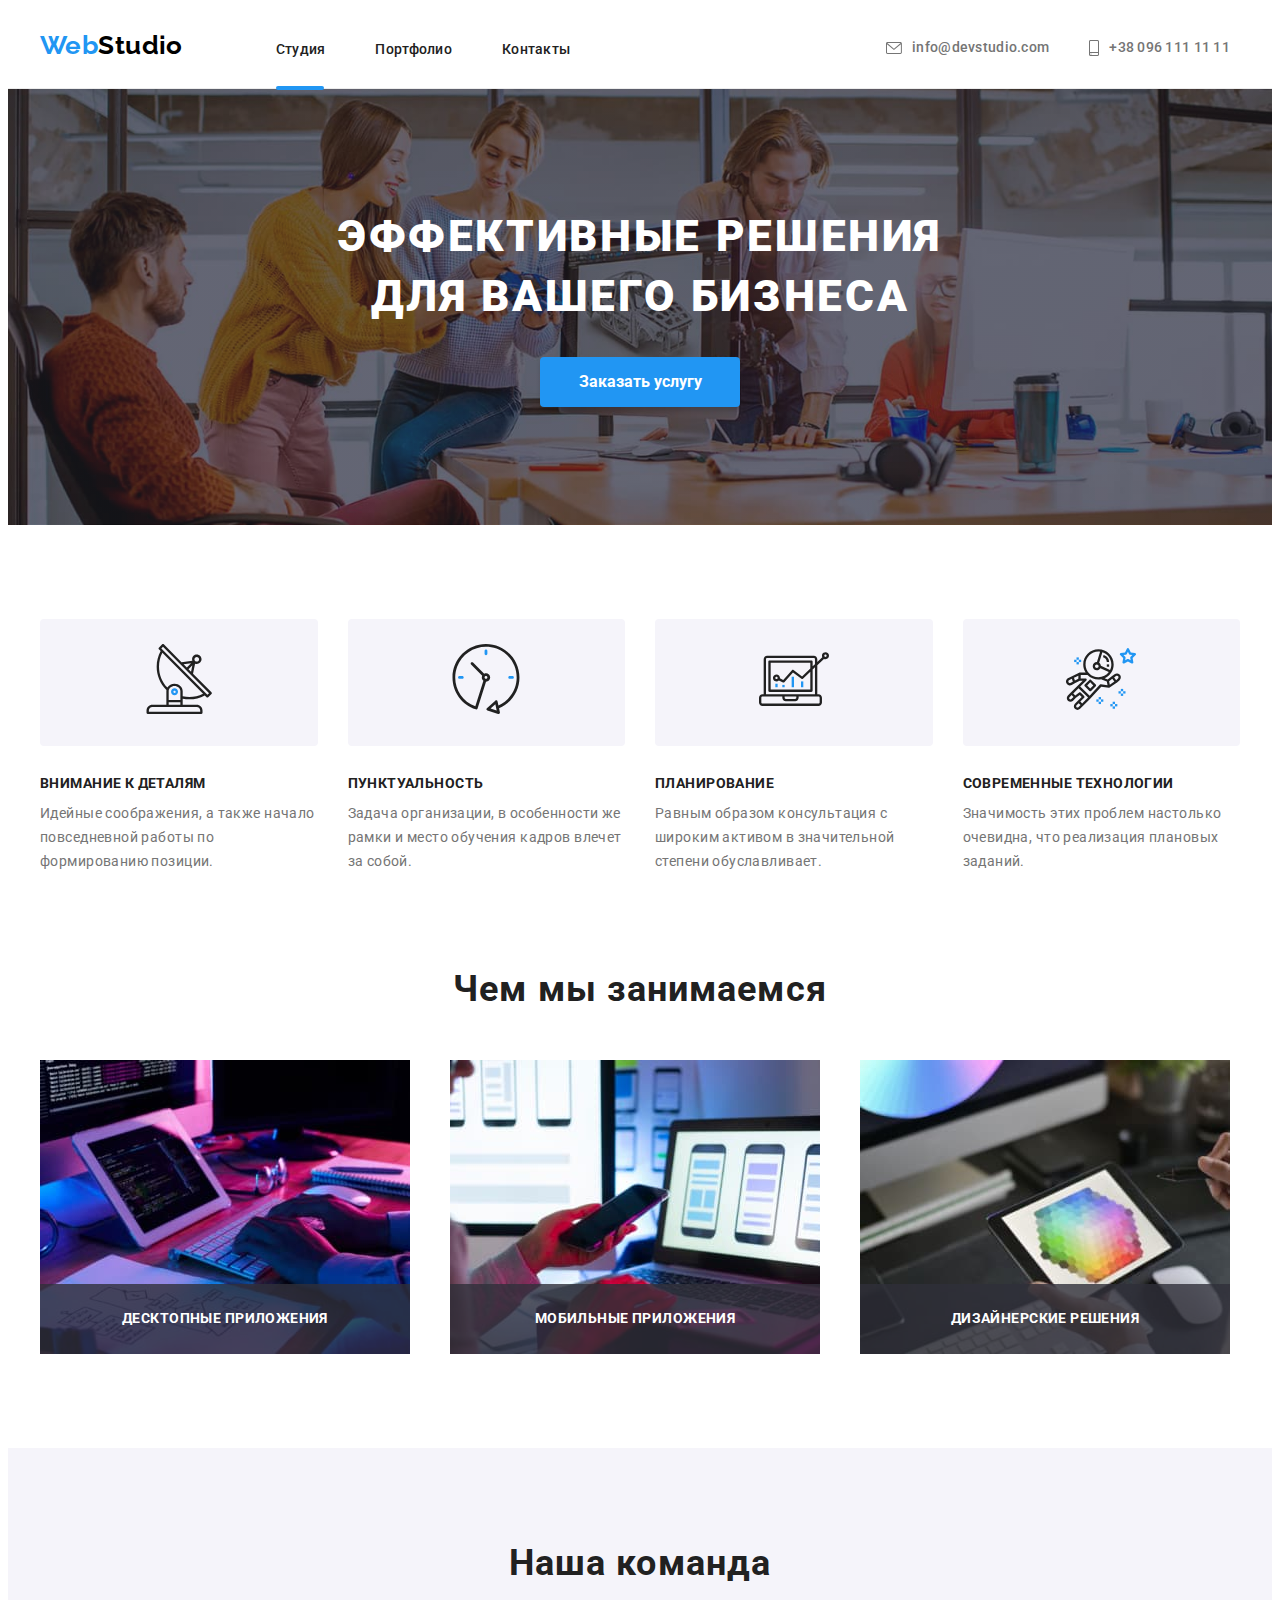
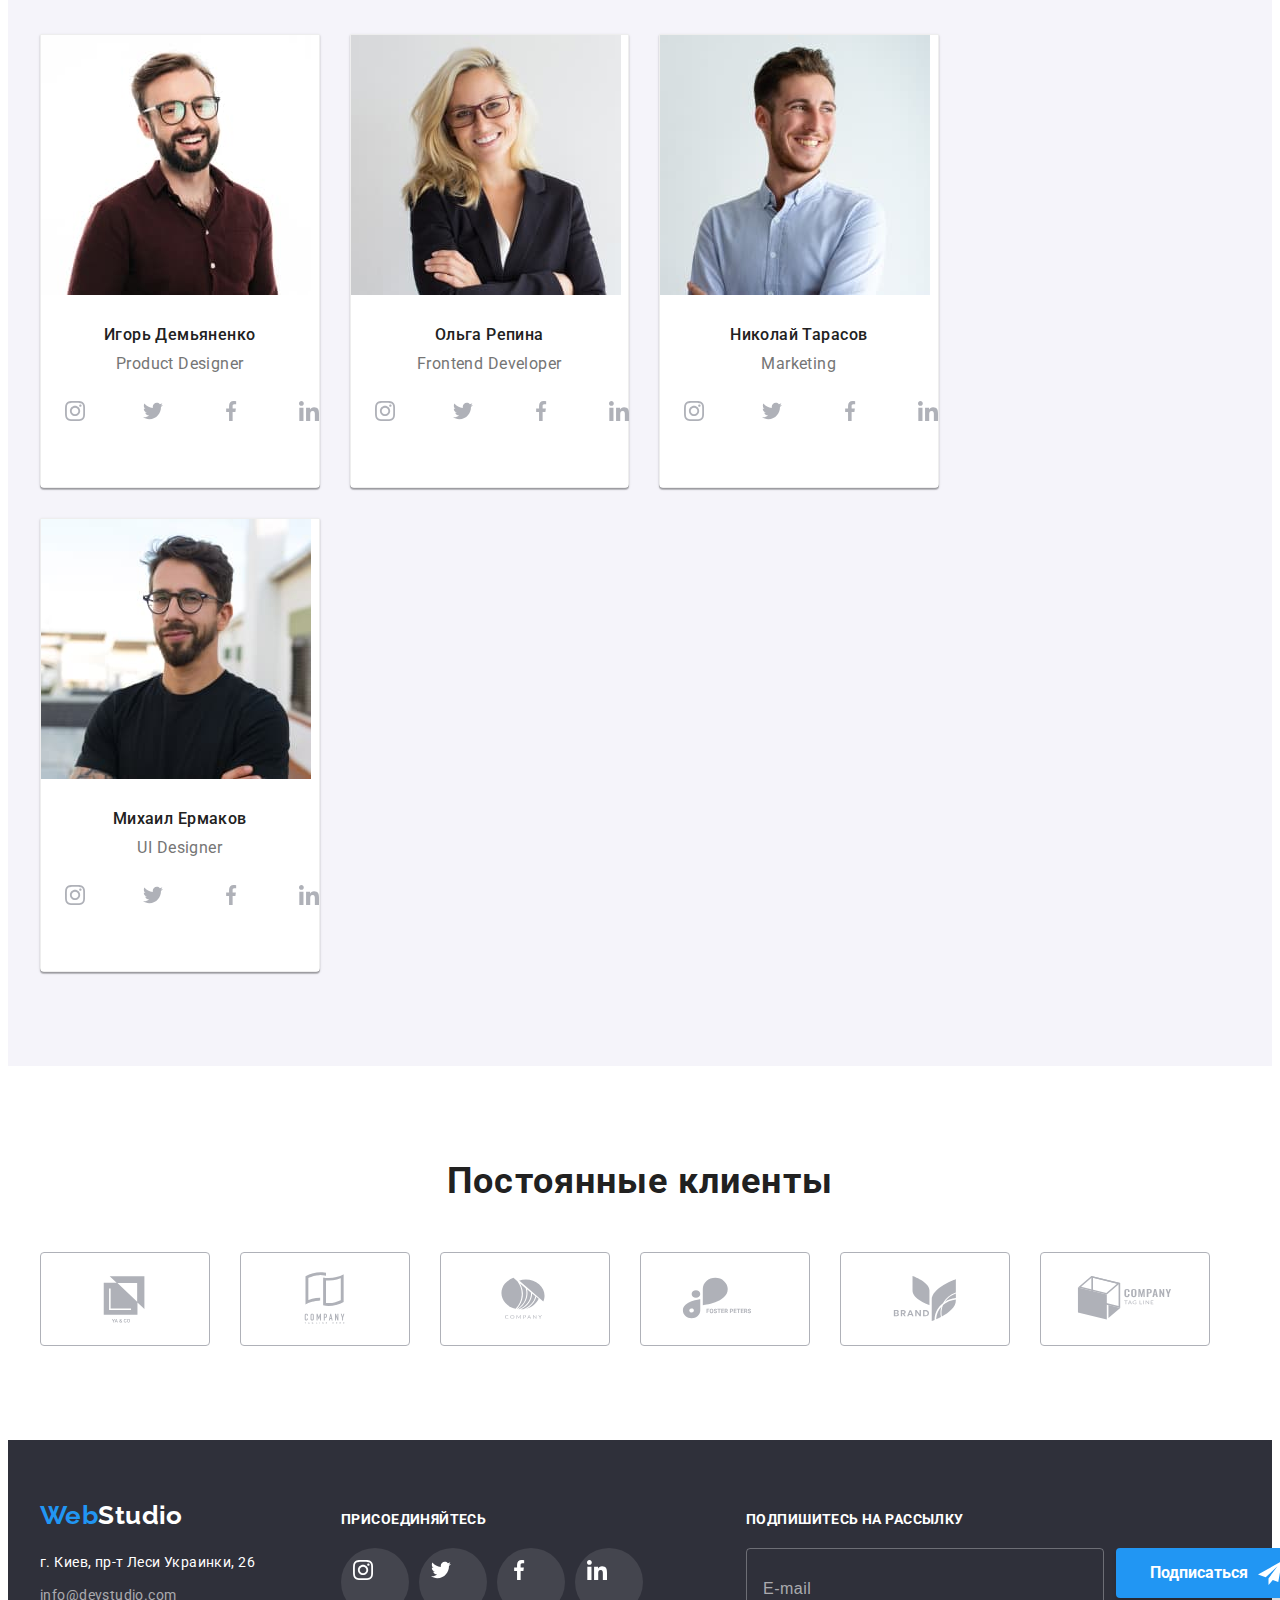
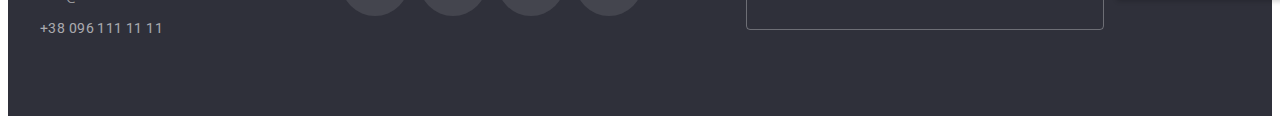
==== commit b4dfe0aa: "add footer (mobile/tablet/desktop)" ====
--- a/index.html
+++ b/index.html
@@ -1,5 +1,6 @@
 <!DOCTYPE html>
 <html lang="ru">
+
 <head>
     <meta charset="UTF-8">
     <meta http-equiv="X-UA-Compatible" content="IE=edge">
@@ -8,7 +9,8 @@
     <link rel="stylesheet" href="https://cdnjs.cloudflare.com/ajax/libs/modern-normalize/1.1.0/modern-normalize.min.css"
         integrity="sha512-wpPYUAdjBVSE4KJnH1VR1HeZfpl1ub8YT/NKx4PuQ5NmX2tKuGu6U/JRp5y+Y8XG2tV+wKQpNHVUX03MfMFn9Q=="
         crossorigin="anonymous" referrerpolicy="no-referrer" />
-    <link href="https://fonts.googleapis.com/css2?family=Raleway:wght@700&family=Roboto:wght@400;500;700;900&display=swap"
+    <link
+        href="https://fonts.googleapis.com/css2?family=Raleway:wght@700&family=Roboto:wght@400;500;700;900&display=swap"
         rel="stylesheet">
     <link rel="stylesheet" href="https://cdnjs.cloudflare.com/ajax/libs/modern-normalize/1.1.0/modern-normalize.min.css"
         integrity="sha512-wpPYUAdjBVSE4KJnH1VR1HeZfpl1ub8YT/NKx4PuQ5NmX2tKuGu6U/JRp5y+Y8XG2tV+wKQpNHVUX03MfMFn9Q=="
@@ -16,283 +18,298 @@
     <link rel="stylesheet" href="./css/styles.css">
     <link rel="stylesheet" href="./css/main.min.css">
 </head>
- <body>
+
+<body>
     <!-- -------------- * HEADER *----------------- -->
     <header class="header">
         <div class="header__wrap container">
-        <nav class="nav">
-            <a href="/" class="logo link">
-                <span class="logo__accent">Web</span>Studio
-            </a>
-            <ul class="nav__list list">
-                <li class="nav__item"><a href="./index.html" class="link nav__current">Студия</a></li>
-                <li class="nav__item"><a href="./portfolio.html" class="link">Портфолио</a></li>
-                <li class="nav__item"><a href="" class="link">Контакты</a></li>
-            </ul>
-        </nav>
-        <div class="contact">
-        <ul class="contact__list list">
-            <li class="contact__item">
-                <a href="mailto:info@devstudio.com" class="link">
-                <svg class="contact__icon" width="16" height="12">
-                    <use href="./images/icons.svg#icon-e-mail"></use>
-                </svg>
-                info@devstudio.com
-                </a></li>
-            <li class="contact__item">
-                <a href="tel:+380961111111" class="link">
-                <svg class="contact__icon" width="10" height="16">
-                    <use href="./images/icons.svg#icon-phone"></use>
-                </svg>
-                +38 096 111 11 11
-                
-            </a></li>
-        </ul>
-        </div>
+            <nav class="nav">
+                <a href="/" class="logo link">
+                    <span class="logo__accent">Web</span>Studio
+                </a>
+                <ul class="nav__list list">
+                    <li class="nav__item"><a href="./index.html" class="link nav__current">Студия</a></li>
+                    <li class="nav__item"><a href="./portfolio.html" class="link">Портфолио</a></li>
+                    <li class="nav__item"><a href="" class="link">Контакты</a></li>
+                </ul>
+            </nav>
+            <div class="contact">
+                <ul class="contact__list list">
+                    <li class="contact__item">
+                        <a href="mailto:info@devstudio.com" class="link">
+                            <svg class="contact__icon" width="16" height="12">
+                                <use href="./images/icons.svg#icon-e-mail"></use>
+                            </svg>
+                            info@devstudio.com
+                        </a>
+                    </li>
+                    <li class="contact__item">
+                        <a href="tel:+380961111111" class="link">
+                            <svg class="contact__icon" width="10" height="16">
+                                <use href="./images/icons.svg#icon-phone"></use>
+                            </svg>
+                            +38 096 111 11 11
+
+                        </a>
+                    </li>
+                </ul>
+            </div>
         </div>
     </header>
-    
+
     <main>
         <!--------------- HERO --------------------->
         <section class="hero">
             <div class="container">
                 <div class="hero__wrap">
-                <h1 class="hero__title">Эффективные решения для вашего бизнеса</h1>
-                <button type="button" class="btn" data-modal-open>Заказать услугу</button>
-            </div></div>
+                    <h1 class="hero__title">Эффективные решения для вашего бизнеса</h1>
+                    <button type="button" class="btn" data-modal-open>Заказать услугу</button>
+                </div>
+            </div>
         </section>
 
         <!-------------- Особенности ---------------->
         <section class="features">
             <div class="container">
-            <h2 class="visually-hidden">Особенности работы веб студии</h2>
-            <ul class="features__list list">
-                <li class="features__item">
-                    <div class="features__img">
-                    <svg class="features__icon">
-                        <use href="./images/icons.svg#icon-anten"></use>
-                    </svg>
-                    </div>
-                    <h3 class="features__title">Внимание к деталям</h3>
-                    <p class="features__text">Идейные соображения, а также начало повседневной работы по формированию позиции.</p>
-                </li>
-                <li class="features__item">
-                    <div class="features__img">
-                    <svg class="features__icon">
-                        <use href="./images/icons.svg#icon-clock"></use>
-                    </svg>
-                    </div>
-                    <h3 class="features__title">Пунктуальность</h3>
-                    <p class="features__text"> Задача организации, в особенности же рамки и место обучения кадров влечет за собой.</p>
-                </li>
-                <li class="features__item">
-                    <div class="features__img">
-                    <svg class="features__icon">
-                        <use href="./images/icons.svg#icon-pk"></use>
-                    </svg>
-                    </div>
-                    <h3 class="features__title">Планирование</h3>
-                    <p class="features__text">Равным образом консультация с широким активом в значительной степени обуславливает.</p>
-                </li>
-                <li class="features__item">
-                    <div class="features__img">
-                    <svg class="features__icon">
-                        <use href="./images/icons.svg#icon-cosmo"></use>
-                    </svg>
-                    </div>
-                    <h3 class="features__title">Современные технологии</h3>
-                    <p class="features__text">Значимость этих проблем настолько очевидна, что реализация плановых заданий.</p>
-                </li>
-            </ul>
+                <h2 class="visually-hidden">Особенности работы веб студии</h2>
+                <ul class="features__list list">
+                    <li class="features__item">
+                        <div class="features__img">
+                            <svg class="features__icon">
+                                <use href="./images/icons.svg#icon-anten"></use>
+                            </svg>
+                        </div>
+                        <h3 class="features__title">Внимание к деталям</h3>
+                        <p class="features__text">Идейные соображения, а также начало повседневной работы по
+                            формированию позиции.</p>
+                    </li>
+                    <li class="features__item">
+                        <div class="features__img">
+                            <svg class="features__icon">
+                                <use href="./images/icons.svg#icon-clock"></use>
+                            </svg>
+                        </div>
+                        <h3 class="features__title">Пунктуальность</h3>
+                        <p class="features__text"> Задача организации, в особенности же рамки и место обучения кадров
+                            влечет за собой.</p>
+                    </li>
+                    <li class="features__item">
+                        <div class="features__img">
+                            <svg class="features__icon">
+                                <use href="./images/icons.svg#icon-pk"></use>
+                            </svg>
+                        </div>
+                        <h3 class="features__title">Планирование</h3>
+                        <p class="features__text">Равным образом консультация с широким активом в значительной степени
+                            обуславливает.</p>
+                    </li>
+                    <li class="features__item">
+                        <div class="features__img">
+                            <svg class="features__icon">
+                                <use href="./images/icons.svg#icon-cosmo"></use>
+                            </svg>
+                        </div>
+                        <h3 class="features__title">Современные технологии</h3>
+                        <p class="features__text">Значимость этих проблем настолько очевидна, что реализация плановых
+                            заданий.</p>
+                    </li>
+                </ul>
             </div>
         </section>
-        
+
         <!---------- Чем занимаются ---------->
         <section class="classes">
             <div class="container">
-            <h2 class="section-title section-title--classes">Чем мы занимаемся</h2>
-            <ul class="classes__list list">
-                <li class="classes__img">
-                    <div class="items-thumb">
-                   <img src="./images/box1.jpg" alt="человек набирает програмный код" width="370" height="294"/>
-                    <p class="classes__text">Десктопные приложения</p>
-                    </div>
-                </li>
-                <li class="classes__img">
-                    <div class="items-thumb">
-                    <img src="./images/box2.jpg" alt="конструкторы мобильных приложений" width="370" height="294" />
-                    <p class="classes__text">Мобильные приложения</p>
-                    </div>
-                </li>
-                <li class="classes__img">
-                    <div class="items-thumb">
-                    <img src="./images/box3.jpg" alt="планшет с цветовой круговой гаммой" width="370" height="294" />
-                    <p class="classes__text">Дизайнерские решения</p>
-                    </div>
-                </li>
-            </ul>
-    
+                <h2 class="section-title section-title--classes">Чем мы занимаемся</h2>
+                <ul class="classes__list list">
+                    <li class="classes__img">
+                        <div class="items-thumb">
+                            <img src="./images/box1.jpg" alt="человек набирает програмный код" width="370"
+                                height="294" />
+                            <p class="classes__text">Десктопные приложения</p>
+                        </div>
+                    </li>
+                    <li class="classes__img">
+                        <div class="items-thumb">
+                            <img src="./images/box2.jpg" alt="конструкторы мобильных приложений" width="370"
+                                height="294" />
+                            <p class="classes__text">Мобильные приложения</p>
+                        </div>
+                    </li>
+                    <li class="classes__img">
+                        <div class="items-thumb">
+                            <img src="./images/box3.jpg" alt="планшет с цветовой круговой гаммой" width="370"
+                                height="294" />
+                            <p class="classes__text">Дизайнерские решения</p>
+                        </div>
+                    </li>
+                </ul>
+
             </div>
         </section>
 
         <!-------------------- Team ------------------->
         <section class="team">
             <div class="container">
-            <h2 class="section-title section-title--team">Наша команда</h2>
-            <ul class="team__list list">
-                <li class="team__item">
-                    <img class="team__photo" src="./images/img.jpg" alt="фото Игоря Демьяненко" width="270" height="260" />
-                    <div class="team__desc">
-                    <h3 class="team__name">Игорь Демьяненко</h3>
-                    <p lang="eng" class="team__profession">Product Designer</p>
-                    <ul class="media list">
-                        <li class="media__item">
-                            <a class="media__link" href="">
-                                <svg class="media__icon">
-                                    <use href="./images/icons.svg#icon-instagram"></use>
-                                </svg>
-                            </a>
-                        </li>
-                        <li class="media__item">
-                            <a class="media__link" href="">
-                                <svg class="media__icon">
-                                    <use href="./images/icons.svg#icon-twitter"></use>
-                                </svg>
-                            </a>
-                        </li>
-                        <li class="media__item">
-                            <a class="media__link" href="">
-                                <svg class="media__icon">
-                                    <use href="./images/icons.svg#icon-facebook"></use>
-                                </svg>
-                            </a>
-                        </li>
-                        <li class="media__item">
-                            <a class="media__link" href="">
-                                <svg class="media__icon">
-                                    <use href="./images/icons.svg#icon-linkedin"></use>
-                                </svg>
-                            </a>
-                        
-                        </li>
-                    </ul>
-                    </div>
-                </li>
-                <li class="team__item">
-                    <img class="team__photo"src="./images/img-1.jpg" alt="фото Ольги Репеной" width="270" height="260" />
-                    <div class="team__desc">
-                    <h3 class="team__name">Ольга Репина</h3>
-                    <p lang="eng" class="team__profession"   >Frontend Developer</p>
-                    <ul class="media list">
-                        <li class="media__item">
-                            <a class="media__link" href="">
-                                <svg class="media__icon">
-                                    <use href="./images/icons.svg#icon-instagram"></use>
-                                </svg>
-                            </a>
-                        </li>
-                        <li class="media__item">
-                            <a class="media__link" href="">
-                                <svg class="media__icon">
-                                    <use href="./images/icons.svg#icon-twitter"></use>
-                                </svg>
-                            </a>
-                        </li>
-                        <li class="media__item">
-                            <a class="media__link" href="">
-                                <svg class="media__icon">
-                                    <use href="./images/icons.svg#icon-facebook"></use>
-                                </svg>
-                            </a>
-                        </li>
-                        <li class="media__item">
-                            <a class="media__link" href="">
-                                <svg class="media__icon">
-                                    <use href="./images/icons.svg#icon-linkedin"></use>
-                                </svg>
-                            </a>
-                        
-                        </li>
-                    </ul>
-                    </div>
-                </li>
-                <li class="team__item">
-                    <img class="team__photo"src="./images/img-2.jpg" alt="фото Николая Тарасова" width="270" height="260" />
-                    <div class="team__desc">
-                    <h3 class="team__name">Николай Тарасов</h3>
-                    <p lang="eng" class="team__profession">Marketing</p>
-                    <ul class="media list">
-                        <li class="media__item">
-                            <a class="media__link" href="">
-                                <svg class="media__icon">
-                                    <use href="./images/icons.svg#icon-instagram"></use>
-                                </svg>
-                            </a>
-                        </li>
-                        <li class="media__item">
-                            <a class="media__link" href="">
-                                <svg class="media__icon">
-                                    <use href="./images/icons.svg#icon-twitter"></use>
-                                </svg>
-                            </a>
-                        </li>
-                        <li class="media__item">
-                            <a class="media__link" href="">
-                                <svg class="media__icon">
-                                    <use href="./images/icons.svg#icon-facebook"></use>
-                                </svg>
-                            </a>
-                        </li>
-                        <li class="media__item">
-                            <a class="media__link" href="">
-                                <svg class="media__icon">
-                                    <use href="./images/icons.svg#icon-linkedin"></use>
-                                </svg>
-                            </a>
-                        
-                        </li>
-                    </ul>
-                    </div>
-                </li>
-                <li class="team__item">
-                    <img class="team__photo"src="./images/img-3.jpg" alt="фото Михаила Ермакова" width="270" height="260" />
-                    <div class="team__desc">
-                    <h3 class="team__name">Михаил Ермаков</h3>
-                    <p lang="eng" class="team__profession"> UI Designer </p>
-                    <ul class="media list">
-                        <li class="media__item">
-                            <a class="media__link" href="">
-                                <svg class="media__icon">
-                                    <use href="./images/icons.svg#icon-instagram"></use>
-                                </svg>
-                            </a>
-                        </li>
-                        <li class="media__item">
-                            <a class="media__link" href="">
-                                <svg class="media__icon">
-                                    <use href="./images/icons.svg#icon-twitter"></use>
-                                </svg>
-                            </a>
-                        </li>
-                        <li class="media__item">
-                            <a class="media__link" href="">
-                                <svg class="media__icon">
-                                    <use href="./images/icons.svg#icon-facebook"></use>
-                                </svg>
-                            </a>
-                        </li>
-                        <li class="media__item">
-                            <a class="media__link" href="">
-                                <svg class="media__icon">
-                                    <use href="./images/icons.svg#icon-linkedin"></use>
-                                </svg>
-                            </a>
-                        
-                        </li>
-                    </ul>
-                    </div>
-                </li>
-            </ul>
+                <h2 class="section-title section-title--team">Наша команда</h2>
+                <ul class="team__list list">
+                    <li class="team__item">
+                        <img class="team__photo" src="./images/img.jpg" alt="фото Игоря Демьяненко" width="270"
+                            height="260" />
+                        <div class="team__desc">
+                            <h3 class="team__name">Игорь Демьяненко</h3>
+                            <p lang="eng" class="team__profession">Product Designer</p>
+                            <ul class="media list">
+                                <li class="media__item">
+                                    <a class="media__link" href="">
+                                        <svg class="media__icon">
+                                            <use href="./images/icons.svg#icon-instagram"></use>
+                                        </svg>
+                                    </a>
+                                </li>
+                                <li class="media__item">
+                                    <a class="media__link" href="">
+                                        <svg class="media__icon">
+                                            <use href="./images/icons.svg#icon-twitter"></use>
+                                        </svg>
+                                    </a>
+                                </li>
+                                <li class="media__item">
+                                    <a class="media__link" href="">
+                                        <svg class="media__icon">
+                                            <use href="./images/icons.svg#icon-facebook"></use>
+                                        </svg>
+                                    </a>
+                                </li>
+                                <li class="media__item">
+                                    <a class="media__link" href="">
+                                        <svg class="media__icon">
+                                            <use href="./images/icons.svg#icon-linkedin"></use>
+                                        </svg>
+                                    </a>
+
+                                </li>
+                            </ul>
+                        </div>
+                    </li>
+                    <li class="team__item">
+                        <img class="team__photo" src="./images/img-1.jpg" alt="фото Ольги Репеной" width="270"
+                            height="260" />
+                        <div class="team__desc">
+                            <h3 class="team__name">Ольга Репина</h3>
+                            <p lang="eng" class="team__profession">Frontend Developer</p>
+                            <ul class="media list">
+                                <li class="media__item">
+                                    <a class="media__link" href="">
+                                        <svg class="media__icon">
+                                            <use href="./images/icons.svg#icon-instagram"></use>
+                                        </svg>
+                                    </a>
+                                </li>
+                                <li class="media__item">
+                                    <a class="media__link" href="">
+                                        <svg class="media__icon">
+                                            <use href="./images/icons.svg#icon-twitter"></use>
+                                        </svg>
+                                    </a>
+                                </li>
+                                <li class="media__item">
+                                    <a class="media__link" href="">
+                                        <svg class="media__icon">
+                                            <use href="./images/icons.svg#icon-facebook"></use>
+                                        </svg>
+                                    </a>
+                                </li>
+                                <li class="media__item">
+                                    <a class="media__link" href="">
+                                        <svg class="media__icon">
+                                            <use href="./images/icons.svg#icon-linkedin"></use>
+                                        </svg>
+                                    </a>
+
+                                </li>
+                            </ul>
+                        </div>
+                    </li>
+                    <li class="team__item">
+                        <img class="team__photo" src="./images/img-2.jpg" alt="фото Николая Тарасова" width="270"
+                            height="260" />
+                        <div class="team__desc">
+                            <h3 class="team__name">Николай Тарасов</h3>
+                            <p lang="eng" class="team__profession">Marketing</p>
+                            <ul class="media list">
+                                <li class="media__item">
+                                    <a class="media__link" href="">
+                                        <svg class="media__icon">
+                                            <use href="./images/icons.svg#icon-instagram"></use>
+                                        </svg>
+                                    </a>
+                                </li>
+                                <li class="media__item">
+                                    <a class="media__link" href="">
+                                        <svg class="media__icon">
+                                            <use href="./images/icons.svg#icon-twitter"></use>
+                                        </svg>
+                                    </a>
+                                </li>
+                                <li class="media__item">
+                                    <a class="media__link" href="">
+                                        <svg class="media__icon">
+                                            <use href="./images/icons.svg#icon-facebook"></use>
+                                        </svg>
+                                    </a>
+                                </li>
+                                <li class="media__item">
+                                    <a class="media__link" href="">
+                                        <svg class="media__icon">
+                                            <use href="./images/icons.svg#icon-linkedin"></use>
+                                        </svg>
+                                    </a>
+
+                                </li>
+                            </ul>
+                        </div>
+                    </li>
+                    <li class="team__item">
+                        <img class="team__photo" src="./images/img-3.jpg" alt="фото Михаила Ермакова" width="270"
+                            height="260" />
+                        <div class="team__desc">
+                            <h3 class="team__name">Михаил Ермаков</h3>
+                            <p lang="eng" class="team__profession"> UI Designer </p>
+                            <ul class="media list">
+                                <li class="media__item">
+                                    <a class="media__link" href="">
+                                        <svg class="media__icon">
+                                            <use href="./images/icons.svg#icon-instagram"></use>
+                                        </svg>
+                                    </a>
+                                </li>
+                                <li class="media__item">
+                                    <a class="media__link" href="">
+                                        <svg class="media__icon">
+                                            <use href="./images/icons.svg#icon-twitter"></use>
+                                        </svg>
+                                    </a>
+                                </li>
+                                <li class="media__item">
+                                    <a class="media__link" href="">
+                                        <svg class="media__icon">
+                                            <use href="./images/icons.svg#icon-facebook"></use>
+                                        </svg>
+                                    </a>
+                                </li>
+                                <li class="media__item">
+                                    <a class="media__link" href="">
+                                        <svg class="media__icon">
+                                            <use href="./images/icons.svg#icon-linkedin"></use>
+                                        </svg>
+                                    </a>
+
+                                </li>
+                            </ul>
+                        </div>
+                    </li>
+                </ul>
             </div>
         </section>
         <!-- --------------- customers ---------------- -->
@@ -302,36 +319,48 @@
                 <ul class="customers__list list">
                     <li class="customers__item">
                         <a href="" class="customs__link link">
-                        <svg class="customers__icon" >
-                        <use href="./images/icons.svg#icon-ya-co"></use></svg></a></li>
-                    <li class="customers__item">
-                        <a href="" class="customs__link link">
-                        <svg class="customers__icon" >
-                        <use href="./images/icons.svg#icon-tagline"></use></svg></a></li>
-                    <li class="customers__item">
-                        <a href="" class="customs__link link">
-                        <svg class="customers__icon" >
-                        <use href="./images/icons.svg#icon-company"></use></svg></a></li>
-                    <li class="customers__item">
-                        <a href="" class="customs__link link">
-                        <svg class="customers__icon">
-                        <use href="./images/icons.svg#icon-foster_peters"></use></svg></a></li>
-                    <li class="customers__item">
-                        <a href="" class="customs__link link">
-                        <svg class="customers__icon">
-                        <use href="./images/icons.svg#icon-brand"></use></svg></a></li>
-                    <li class="customers__item">
-                        <a href="" class="customs__link link">
-                        <svg class="customers__icon">
-                        <use href="./images/icons.svg#icon-tag_line"></use></svg></a></li>
+                            <svg class="customers__icon">
+                                <use href="./images/icons.svg#icon-ya-co"></use>
+                            </svg></a>
+                    </li>
+                    <li class="customers__item">
+                        <a href="" class="customs__link link">
+                            <svg class="customers__icon">
+                                <use href="./images/icons.svg#icon-tagline"></use>
+                            </svg></a>
+                    </li>
+                    <li class="customers__item">
+                        <a href="" class="customs__link link">
+                            <svg class="customers__icon">
+                                <use href="./images/icons.svg#icon-company"></use>
+                            </svg></a>
+                    </li>
+                    <li class="customers__item">
+                        <a href="" class="customs__link link">
+                            <svg class="customers__icon">
+                                <use href="./images/icons.svg#icon-foster_peters"></use>
+                            </svg></a>
+                    </li>
+                    <li class="customers__item">
+                        <a href="" class="customs__link link">
+                            <svg class="customers__icon">
+                                <use href="./images/icons.svg#icon-brand"></use>
+                            </svg></a>
+                    </li>
+                    <li class="customers__item">
+                        <a href="" class="customs__link link">
+                            <svg class="customers__icon">
+                                <use href="./images/icons.svg#icon-tag_line"></use>
+                            </svg></a>
+                    </li>
                 </ul>
             </div>
         </section>
-    
+
     </main>
 
     <!-- ------------ FOOTER ---------------------->
-    <!-- <footer class="footer">
+    <footer class="footer">
         <div class="container footer__block">
             <div>
                 <a href="/" class="logo-footer link ">
@@ -400,8 +429,8 @@
             </div>
         </div>
     
-    </footer> -->
-<!-------------- Модальное окно ------------------>
+    </footer>
+    <!-------------- Модальное окно ------------------>
     <!-- <div class="backdrop is-hidden " data-modal>
        
         <div class="modal">
@@ -412,7 +441,6 @@
                     </svg></button>
             
             <p class="modal__title">Оставьте свои данные, мы вам перезвоним</p>
-
             <form class=" modal__form modal__order">
                 <div class="modal__order">
                         <svg class="modal__icon">
@@ -440,7 +468,6 @@
                     <label class="modal__headline" for="comment">Комментарий</label>
                     <textarea class="modal__comment" name="comment" id="comment" rows="7" placeholder="Введите текст"></textarea>
                 </div>
-
                <div class="agreement">
                     <label class="agreement__check">
                         <input class="agreement__checkbox visually-hidden" type="checkbox" name="checkbox" />
@@ -452,6 +479,7 @@
             
         </div>
     </div> -->
- <!-- <script src="./js/modal.js"></script>  -->
+    <!-- <script src="./js/modal.js"></script>  -->
 </body>
-</html> +
+</html>--- a/css/main.min.css
+++ b/css/main.min.css
@@ -1,2 +1,2 @@
-:root{--primary-tex-color: #212121;--title-text-color: #757575;--accent-color: #2196f3;--title-background-color: #ffffff;--botton-background-color: #f5f4fa;--fuuter-background-color: #2f303a;--prymary-background-color: #e5e5e5}.visually-hidden{position:absolute;white-space:nowrap;width:1px;height:1px;overflow:hidden;border:0;padding:0;clip:rect(0 0 0 0);clip-path:inset(50%);margin:-1px}body{color:var(--title-text-color);background-color:var(--primary-background-color);font-family:Roboto, sans-serif;font-size:14px;line-height:1.7;letter-spacing:0.03em}.list{list-style:none}.link{text-decoration:none}p,h1,h2,h3,h4,h5,h6{margin:0}ul{margin:0;padding-left:0}img{display:block;max-width:100%;height:auto}.container{width:100%;padding:0 15px 0 15px;margin:0 auto}@media screen and (min-width: 480px){.container{width:480px}}@media screen and (min-width: 768px){.container{width:768px}}@media screen and (min-width: 1200px){.container{width:1200px}}.btn{min-width:200px;height:50px;font-family:inherit;color:var(--title-background-color);background-color:var(--accent-color);box-shadow:0px 4px 4px rgba(0,0,0,0.15);font-weight:700;font-size:16px;line-height:1.88;border:none;border-radius:4px;cursor:pointer}.section-title{color:var(--primary-tex-color);font-size:36px;line-height:1.17;text-align:center;letter-spacing:0.03em}.logo{padding:16px 0;display:flex;color:var(--primary-tex-color);font-family:Raleway, sans-serif;font-weight:700;font-size:24px;line-height:1.17}@media screen and (min-width: 1200px){.logo{color:#000000;font-size:26px;line-height:1.2;padding:24px 0;margin-right:93px}}.logo__accent{color:var(--accent-color)}.media{display:inline-flex;margin-right:-10px;justify-content:center;align-items:center}.media__icon{width:20px;height:20px}.media__link{display:block;padding:12px 12px;width:44px;height:44px;color:#afb1b8;transition:color 250ms cubic-bezier(0.4, 0, 0.2, 1),background-color 250ms cubic-bezier(0.4, 0, 0.2, 1),border-radius 250ms cubic-bezier(0.4, 0, 0.2, 1)}.media__link:hover,.media__link:focus{background-color:var(--accent-color);color:var(--title-background-color);border-radius:50%}.media__icon{fill:currentColor}.media__item{margin-right:10px}.modal{position:absolute;top:50%;left:50%;transform:translate(-50%, -50%);max-width:450px;padding:40px;background-color:#ffffff;box-shadow:0px 1px 3px rgba(0,0,0,0.12),0px 1px 1px rgba(0,0,0,0.14),0px 2px 1px rgba(0,0,0,0.2);border-radius:4px;line-height:1.44;transition:transform 400ms cubic-bezier(0.39, 1.03, 0.82, 0.08)}.modal__title{margin-bottom:12px;font-weight:700;font-size:20px;line-height:1.15;text-align:center;letter-spacing:0.03em;color:#212121}.backdrop{position:fixed;top:0;left:0;width:100vw;height:100vh;background-color:rgba(0,0,0,0.2);transition:opacity 500ms, visibility 500ms}.backdrop.is-hidden{opacity:0;pointer-events:none;visibility:hidden}.close-button{display:flex;top:8px;right:8px;position:absolute;width:30px;height:30px;align-items:center;justify-content:center;border:1px solid rgba(0,0,0,0.1);border-radius:50%;cursor:pointer;color:#000000;background:#ffffff;font-weight:700;font-size:18px;line-height:1.44;transition:fill 250ms cubic-bezier(0.39, 1.03, 0.82, 0.08)}.close-button:focus,.close-button:hover{fill:var(--accent-color)}.modal__form{width:370px;margin-left:auto;margin-right:auto}.modal__comment{resize:none;padding:12px 16px;border:1px solid rgba(33,33,33,0.2);border-radius:4px;transition:border-color 250ms cubic-bezier(0.4, 0, 0.2, 1)}.modal__order:focus-within>.modal__comment{border-color:#2196f3}.modal__text{padding:11px 0 11px 42px;height:40px;line-height:1.2;border:1px solid rgba(33,33,33,0.2);border-radius:4px;transition:border-color 250ms cubic-bezier(0.4, 0, 0.2, 1)}.modal__text::placeholder{color:rgba(117,117,117,0.5)}.modal__order:focus-within>.modal__text{border-color:#2196f3}.modal__order{position:relative;display:flex;flex-direction:column;font-size:12px;color:#757575}.modal__order:not(:last-child){margin-bottom:10px}.modal__order .btn--form{width:40px;margin:0 auto}.modal__headline{margin-bottom:4px}.modal__icon{position:absolute;top:50%;left:12px;display:inline-flex;width:18px;height:18px;transition:fill 250ms cubic-bezier(0.4, 0, 0.2, 1)}.modal__order:focus-within>.modal__icon{fill:#2196f3}.agreement{display:flex;margin-top:10px;margin-bottom:30px}.agreement__check{display:flex;flex-wrap:wrap;align-items:center;font-size:12px}.agreement__contract{color:var(--accent-color)}.agreement__icon{display:flex;width:16px;height:15px;margin-right:8px;border:2px solid #212121;border-radius:4px}.agreement__checkbox:checked+.agreement__icon{background-color:var(--accent-color);border-color:var(--accent-color);background-image:url(../images/icon-check.svg);background-size:contain;background-origin:border-box;background-position:50% 50%}.header{height:60px;border-bottom:1px solid #ececec}@media screen and (min-width: 768px){.header{display:flex;height:80px;background-color:var(--title-background-color);font-weight:500;font-size:14px;line-height:1.14;border-bottom:1px solid #ececec}}@media screen and (min-width: 768px){.header__wrap{display:flex;justify-content:space-between;align-items:center}}@media screen and (min-width: 768px) and (min-width: 1200px){.header__wrap{justify-content:center}}@media screen and (min-width: 768px){.nav{display:flex;align-items:baseline}}@media screen and (min-width: 768px){.nav__list{display:flex;align-items:center;text-align:center;margin-left:88px}}@media screen and (min-width: 768px) and (min-width: 1200px){.nav__list{margin-left:auto}}@media screen and (min-width: 768px) and (min-width: 768px){.nav__list .link.current{color:var(--accent-color)}}@media screen and (min-width: 768px){.nav__list .link{display:flex;position:relative;padding:32px 0;color:var(--primary-tex-color);letter-spacing:0.02em;transition:color 250ms cubic-bezier(0.4, 0, 0.2, 1)}}@media screen and (min-width: 768px){.nav__list .link:hover,.nav__list .link:focus{color:var(--accent-color)}}@media screen and (min-width: 768px){.nav__item:not(:last-child){margin-right:50px}}@media screen and (min-width: 768px){.nav__current::after{content:"";position:absolute;bottom:0;width:48px;height:4px;background:#2196f3;border-radius:2px}}@media screen and (min-width: 768px){.nav__curret--portfolio::after{content:"";width:78px}}@media screen and (min-width: 768px){.contact{display:flex}}@media screen and (min-width: 768px) and (min-width: 1200px){.contact{margin-left:auto}}@media screen and (min-width: 768px){.contact__list{display:block;padding:21px 0;align-items:center}}@media screen and (min-width: 768px) and (min-width: 1200px){.contact__list{display:flex}}@media screen and (min-width: 768px){.contact__list .link{color:var(--title-text-color);font-size:12px;line-height:1.17;letter-spacing:0.02em;transition:color 250ms cubic-bezier(0.4, 0, 0.2, 1)}.contact__list .link:hover,.contact__list .link:focus{color:var(--accent-color)}}@media screen and (min-width: 1200px){.contact__list .link{display:flex;padding:32px 0;align-items:center;font-size:14px;line-height:1.14}}@media screen and (min-width: 768px){.contact__item{display:flex}.contact__item:not(:last-child){margin-bottom:10px}}@media screen and (min-width: 768px) and (min-width: 1200px){.contact__item{padding-right:10px;align-items:center;justify-content:center}.contact__item:not(:last-child){margin-right:30px;margin-bottom:0}}@media screen and (min-width: 768px){.contact__item .link{display:flex;align-items:center}}@media screen and (min-width: 768px){.contact__icon{fill:currentColor;margin-right:8px;align-items:center}}@media screen and (min-width: 1200px){.contact__icon{margin-right:10px}}@media screen and (max-width: 767px){.nav__list{display:none}.contact{display:none}}.hero{max-width:1600px;margin-bottom:60px;margin:0 auto;padding:118px 0;text-align:center;color:var(--title-background-color);background-color:var(--fuuter-background-color);background-image:linear-gradient(to right, rgba(47,48,58,0.4), rgba(47,48,58,0.4)),url(../images/fon-geroy.jpg);background-repeat:no-repeat;background-position:center;background-size:cover}.hero__title{margin-bottom:30px;font-weight:900;font-size:26px;line-height:1.62;letter-spacing:0.06em;text-transform:uppercase}@media screen and (min-width: 1200px){.hero__title{font-size:44px;line-height:1.36}}.hero__wrap{max-width:360px;margin:0 auto}@media screen and (min-width: 1200px){.hero__wrap{max-width:696px}}.features{padding-top:60px;padding-bottom:60px}@media screen and (min-width: 1200px){.features{padding-top:94px;padding-bottom:94px}}.features__list{margin-bottom:-30px}@media screen and (min-width: 768px){.features__list{display:flex;flex-wrap:wrap;margin-right:-30px}}.features__item{text-align:center;margin-bottom:30px}@media screen and (min-width: 768px){.features__item{width:calc(100% / 2 - 30px);margin-right:30px}}@media screen and (min-width: 1200px){.features__item{width:calc(100% / 4 - 30px)}}.features__img{border-radius:4px;background:var(--botton-background-color);margin-bottom:30px;padding:25px 100px}.features__icon{height:70px;width:70px}.features__title{margin-bottom:10px;color:var(--primary-tex-color);font-weight:700;font-size:14px;line-height:1.14;text-transform:uppercase}@media screen and (min-width: 768px){.features__title{text-align:left}}.features__text{text-align:left}@media screen and (max-width: 1199px){.classes{display:none}}@media screen and (min-width: 1200px){.classes{padding-bottom:94px}}@media screen and (min-width: 1200px){.section-title--classes{margin-bottom:50px}}@media screen and (min-width: 1200px){.classes__list{display:flex;margin-right:-30px}}@media screen and (min-width: 1200px){.classes__img{width:calc(100% / 3 - 30px);margin-right:30px}}@media screen and (min-width: 1200px){.items-thumb{position:relative}}@media screen and (min-width: 1200px){.classes__text{display:flex;position:absolute;bottom:0;height:70px;min-width:370px;color:var(--title-background-color);background:rgba(47,48,58,0.8);font-weight:700;font-size:14px;line-height:1.14;text-align:center;letter-spacing:0.03em;text-transform:uppercase;justify-content:center;align-items:center}}.team{padding-top:60px;padding-bottom:60px;background-color:var(--botton-background-color);text-align:center;letter-spacing:0.03em}@media screen and (min-width: 1200px){.team{padding-top:94px;padding-bottom:94px;line-height:1.17}}.section-title--team{font-size:28px;margin-bottom:30px}@media screen and (min-width: 1200px){.section-title--team{font-size:36px;margin-bottom:50px}}.team__list{margin-bottom:-30px}@media screen and (min-width: 768px){.team__list{display:flex;flex-wrap:wrap;margin-right:-30px}}.team__item{box-shadow:0px 1px 3px rgba(0,0,0,0.12),0px 1px 1px rgba(0,0,0,0.14),0px 2px 1px rgba(0,0,0,0.2);border-radius:0px 0px 4px 4px;border:1px solid #eeeeee;font-size:16px;line-height:1.19;margin-bottom:30px}@media screen and (min-width: 768px){.team__item{width:calc(100% / 2 - 30px);margin-right:30px;background-color:var(--title-background-color)}}@media screen and (min-width: 768px) and (min-width: 1200px){.team__item{width:calc(100% / 4 - 30px)}}.team__desc{padding:30px 0;background:var(--title-background-color)}.team__name{margin-bottom:10px;color:var(--primary-tex-color);font-weight:500;font-size:16px;line-height:1.19}.team__profession{margin-bottom:16px}.customers{padding-top:60px;padding-bottom:60px;text-align:center}@media screen and (min-width: 1200px){.customers{padding-top:94px;padding-bottom:94px}}.section-title--customers{margin-bottom:30px;font-size:28px;line-height:1.18}@media screen and (min-width: 1200px){.section-title--customers{margin-bottom:50px;font-size:36px;line-height:1.17}}.customers__list{display:flex;flex-wrap:wrap;text-align:center;width:100%;margin-right:-30px;margin-bottom:-30px}.customers__item{flex-basis:calc(100% / 2 - 30px);margin-right:30px;margin-bottom:30px}@media screen and (min-width: 768px){.customers__item{flex-basis:calc(100% / 3 - 30px)}}@media screen and (min-width: 1200px){.customers__item{flex-basis:calc(100% / 6 - 30px)}}.customers__icon{width:106px;height:60px;fill:currentColor}.customs__link{display:flex;height:92px;max-width:210px;align-items:center;justify-content:center;color:#afb1b8;border:none;border:1px solid #afb1b8;border-radius:4px;transition:color 250ms cubic-bezier(0.4, 0, 0.2, 1),border-color 250ms cubic-bezier(0.4, 0, 0.2, 1)}.customs__link:hover,.customs__link:focus{border-color:var(--accent-color);color:var(--accent-color)}.footer{text-align:center;background-color:var(--fuuter-background-color)}.footer__block{display:block;max-width:100%}@media screen and (min-width: 768px){.footer__block{display:flex;flex-wrap:wrap;align-content:center;justify-content:space-around;align-items:baseline}}@media screen and (min-width: 1200px){.footer__block{width:1200px;flex-wrap:nowrap;align-content:center;justify-content:flex-start;align-items:baseline}}.logo-footer{display:block;margin-bottom:20px;padding:60px 0 0 0;color:var(--title-background-color);font-family:Raleway, sans-serif;font-weight:700;font-size:24px;line-height:1.17}@media screen and (min-width: 1200px){.logo-footer{font-size:26px;line-height:1.2}}.addres{width:100%;padding-bottom:60px}@media screen and (min-width: 1200px){.addres{padding-right:70px}}.addres__link{color:var(--title-background-color);font-style:normal}.addres__contact{color:rgba(255,255,255,0.6)}.addres__item{display:block;font-style:normal}.addres__item:not(:last-child){margin-bottom:8px}@media screen and (min-width: 1200px){.addres__item:not(:last-child){margin-bottom:9px}}.list .link{transition:color 250ms cubic-bezier(0.4, 0, 0.2, 1)}.list .link:hover,.list .link:focus{color:var(--accent-color)}.footer__title{width:100%;margin-bottom:20px;font-weight:700;color:var(--title-background-color);font-size:14px;line-height:1.14;letter-spacing:0.03em;text-transform:uppercase}.media--footer{padding-bottom:60px}.media__link--footer{background-color:rgba(255,255,255,0.1);border-radius:50%;color:#ffffff;transition:color 250ms cubic-bezier(0.4, 0, 0.2, 1),background-color 250ms cubic-bezier(0.4, 0, 0.2, 1),border-radius 250ms cubic-bezier(0.4, 0, 0.2, 1)}.media__link--footer:hover,.media__link--footer:focus{background-color:var(--accent-color);color:var(--title-background-color);border-radius:50%}.form-newsletter{padding-bottom:53px}@media screen and (min-width: 768px){.form-newsletter{width:450px;flex-direction:column}}@media screen and (min-width: 768px) and (min-width: 1200px){.form-newsletter{flex-direction:row;width:358px;margin-right:12px}}.form-newsletter .form-newsletter__input{width:100%;height:50px;margin-bottom:20px;padding:15px 0 15px 16px;border:1px solid rgba(255,255,255,0.3);background-color:transparent;border-radius:4px;color:#ffffff}.form-newsletter .form-newsletter__input::placeholder{font-size:16px;line-height:1.25;letter-spacing:0.03em;color:rgba(255,255,255,0.6)}.btn__footer{display:inline-flex;align-items:center;justify-content:center}.btn__icon{width:24px;height:24px;margin-left:10px;align-items:baseline;fill:currentColor}.portfolio{padding-top:60px;padding-bottom:40px;text-align:center}@media screen and (min-width: 1200px){.portfolio{padding-bottom:94px;padding-top:94px}}.portfolio__button{padding:6px 22px;color:var(--primary-tex-color);font-family:Roboto, sans-serif;text-align:center;font-style:normal;font-weight:500;font-size:16px;line-height:1.62;cursor:pointer;border:none;border-radius:4px;letter-spacing:0.03em;transition:color 250ms cubic-bezier(0.4, 0, 0.2, 1),background-color 250ms cubic-bezier(0.4, 0, 0.2, 1),box-shadow 250ms cubic-bezier(0.4, 0, 0.2, 1)}.portfolio__button:hover,.portfolio__button:focus{color:var(--title-background-color);background-color:var(--accent-color);box-shadow:0px 3px 1px rgba(0,0,0,0.1),0px 1px 2px rgba(0,0,0,0.08),0px 2px 2px rgba(0,0,0,0.12)}.portfolio__button--current{color:var(--title-background-color);background-color:var(--accent-color);box-shadow:0px 3px 1px rgba(0,0,0,0.1),0px 1px 2px rgba(0,0,0,0.08),0px 2px 2px rgba(0,0,0,0.12)}.portfolio__nav{display:flex;flex-wrap:wrap;padding-bottom:50px;justify-content:flex-start;margin-bottom:-15px}@media screen and (min-width: 768px){.portfolio__nav{justify-content:center}}.portfolio__item{margin-bottom:15px}.portfolio__item:not(:last-child){margin-right:8px}.work{margin-bottom:-30px;font-size:16px;line-height:1.87}@media screen and (min-width: 768px){.work{margin-right:-30px;display:inline-flex;flex-wrap:wrap}}.work__item{margin-bottom:30px;box-sizing:border-box;border:1px solid #eeeeee;border-top:none;cursor:pointer;transition:border 250ms cubic-bezier(0.4, 0, 0.2, 1),box-shadow 250ms cubic-bezier(0.4, 0, 0.2, 1),transform 250ms cubic-bezier(0.4, 0, 0.2, 1)}.work__item:hover{border:1px solid #eeeeee;box-shadow:0px 1px 1px rgba(0,0,0,0.12),0px 4px 4px rgba(0,0,0,0.06),1px 4px 6px rgba(0,0,0,0.16)}@media screen and (min-width: 768px){.work__item{width:calc(100% / 2 - 30px);margin-right:30px}}@media screen and (min-width: 1200px){.work__item{width:calc(100% / 3 - 30px)}}.work__thumb{display:flex;position:relative;overflow:hidden}.work__uptext{position:absolute;top:0;left:0;height:100%;width:100%;padding:63px 24px;font-weight:400;font-size:18px;line-height:1.56;letter-spacing:0.03em;text-align:start;color:var(--title-background-color);background-color:rgba(33,150,243,0.9);transform:translatey(100%);transition:transform 250ms cubic-bezier(0.4, 0, 0.2, 1)}.work__item:hover .work__uptext{transform:translatey(0)}.work__desc{height:auto;padding:20px 24px;text-align:start}.work__type{margin-bottom:4px;color:var(--primary-tex-color);font-weight:700;font-size:18px;line-height:2;letter-spacing:0.06em}
+:root{--primary-tex-color: #212121;--title-text-color: #757575;--accent-color: #2196f3;--title-background-color: #ffffff;--botton-background-color: #f5f4fa;--fuuter-background-color: #2f303a;--prymary-background-color: #e5e5e5}.visually-hidden{position:absolute;white-space:nowrap;width:1px;height:1px;overflow:hidden;border:0;padding:0;clip:rect(0 0 0 0);clip-path:inset(50%);margin:-1px}body{color:var(--title-text-color);background-color:var(--primary-background-color);font-family:Roboto, sans-serif;font-size:14px;line-height:1.7;letter-spacing:0.03em}.list{list-style:none}.link{text-decoration:none}p,h1,h2,h3,h4,h5,h6{margin:0}ul{margin:0;padding-left:0}img{display:block;max-width:100%;height:auto}.container{width:100%;padding:0 15px 0 15px;margin:0 auto}@media screen and (min-width: 480px){.container{width:480px}}@media screen and (min-width: 768px){.container{width:768px}}@media screen and (min-width: 1200px){.container{width:1200px}}.btn{min-width:200px;height:50px;font-family:inherit;color:var(--title-background-color);background-color:var(--accent-color);box-shadow:0px 4px 4px rgba(0,0,0,0.15);font-weight:700;font-size:16px;line-height:1.88;border:none;border-radius:4px;cursor:pointer}.section-title{color:var(--primary-tex-color);font-size:36px;line-height:1.17;text-align:center;letter-spacing:0.03em}.logo{padding:16px 0;display:flex;color:var(--primary-tex-color);font-family:Raleway, sans-serif;font-weight:700;font-size:24px;line-height:1.17}@media screen and (min-width: 1200px){.logo{color:#000000;font-size:26px;line-height:1.2;padding:24px 0;margin-right:93px}}.logo__accent{color:var(--accent-color)}.media{display:inline-flex;margin-right:-10px;justify-content:center;align-items:center}.media__icon{width:20px;height:20px}.media__link{display:block;padding:12px 12px;width:44px;height:44px;color:#afb1b8;transition:color 250ms cubic-bezier(0.4, 0, 0.2, 1),background-color 250ms cubic-bezier(0.4, 0, 0.2, 1),border-radius 250ms cubic-bezier(0.4, 0, 0.2, 1)}.media__link:hover,.media__link:focus{background-color:var(--accent-color);color:var(--title-background-color);border-radius:50%}.media__icon{fill:currentColor}.media__item{margin-right:10px}.modal{position:absolute;top:50%;left:50%;transform:translate(-50%, -50%);max-width:450px;padding:40px;background-color:#ffffff;box-shadow:0px 1px 3px rgba(0,0,0,0.12),0px 1px 1px rgba(0,0,0,0.14),0px 2px 1px rgba(0,0,0,0.2);border-radius:4px;line-height:1.44;transition:transform 400ms cubic-bezier(0.39, 1.03, 0.82, 0.08)}.modal__title{margin-bottom:12px;font-weight:700;font-size:20px;line-height:1.15;text-align:center;letter-spacing:0.03em;color:#212121}.backdrop{position:fixed;top:0;left:0;width:100vw;height:100vh;background-color:rgba(0,0,0,0.2);transition:opacity 500ms, visibility 500ms}.backdrop.is-hidden{opacity:0;pointer-events:none;visibility:hidden}.close-button{display:flex;top:8px;right:8px;position:absolute;width:30px;height:30px;align-items:center;justify-content:center;border:1px solid rgba(0,0,0,0.1);border-radius:50%;cursor:pointer;color:#000000;background:#ffffff;font-weight:700;font-size:18px;line-height:1.44;transition:fill 250ms cubic-bezier(0.39, 1.03, 0.82, 0.08)}.close-button:focus,.close-button:hover{fill:var(--accent-color)}.modal__form{width:370px;margin-left:auto;margin-right:auto}.modal__comment{resize:none;padding:12px 16px;border:1px solid rgba(33,33,33,0.2);border-radius:4px;transition:border-color 250ms cubic-bezier(0.4, 0, 0.2, 1)}.modal__order:focus-within>.modal__comment{border-color:#2196f3}.modal__text{padding:11px 0 11px 42px;height:40px;line-height:1.2;border:1px solid rgba(33,33,33,0.2);border-radius:4px;transition:border-color 250ms cubic-bezier(0.4, 0, 0.2, 1)}.modal__text::placeholder{color:rgba(117,117,117,0.5)}.modal__order:focus-within>.modal__text{border-color:#2196f3}.modal__order{position:relative;display:flex;flex-direction:column;font-size:12px;color:#757575}.modal__order:not(:last-child){margin-bottom:10px}.modal__order .btn--form{width:40px;margin:0 auto}.modal__headline{margin-bottom:4px}.modal__icon{position:absolute;top:50%;left:12px;display:inline-flex;width:18px;height:18px;transition:fill 250ms cubic-bezier(0.4, 0, 0.2, 1)}.modal__order:focus-within>.modal__icon{fill:#2196f3}.agreement{display:flex;margin-top:10px;margin-bottom:30px}.agreement__check{display:flex;flex-wrap:wrap;align-items:center;font-size:12px}.agreement__contract{color:var(--accent-color)}.agreement__icon{display:flex;width:16px;height:15px;margin-right:8px;border:2px solid #212121;border-radius:4px}.agreement__checkbox:checked+.agreement__icon{background-color:var(--accent-color);border-color:var(--accent-color);background-image:url(../images/icon-check.svg);background-size:contain;background-origin:border-box;background-position:50% 50%}.header{height:60px;border-bottom:1px solid #ececec}@media screen and (min-width: 768px){.header{display:flex;height:80px;background-color:var(--title-background-color);font-weight:500;font-size:14px;line-height:1.14;border-bottom:1px solid #ececec}}@media screen and (min-width: 768px){.header__wrap{display:flex;justify-content:space-between;align-items:center}}@media screen and (min-width: 768px) and (min-width: 1200px){.header__wrap{justify-content:center}}@media screen and (min-width: 768px){.nav{display:flex;align-items:baseline}}@media screen and (min-width: 768px){.nav__list{display:flex;align-items:center;text-align:center;margin-left:88px}}@media screen and (min-width: 768px) and (min-width: 1200px){.nav__list{margin-left:auto}}@media screen and (min-width: 768px) and (min-width: 768px){.nav__list .link.current{color:var(--accent-color)}}@media screen and (min-width: 768px){.nav__list .link{display:flex;position:relative;padding:32px 0;color:var(--primary-tex-color);letter-spacing:0.02em;transition:color 250ms cubic-bezier(0.4, 0, 0.2, 1)}}@media screen and (min-width: 768px){.nav__list .link:hover,.nav__list .link:focus{color:var(--accent-color)}}@media screen and (min-width: 768px){.nav__item:not(:last-child){margin-right:50px}}@media screen and (min-width: 768px){.nav__current::after{content:"";position:absolute;bottom:0;width:48px;height:4px;background:#2196f3;border-radius:2px}}@media screen and (min-width: 768px){.nav__curret--portfolio::after{content:"";width:78px}}@media screen and (min-width: 768px){.contact{display:flex}}@media screen and (min-width: 768px) and (min-width: 1200px){.contact{margin-left:auto}}@media screen and (min-width: 768px){.contact__list{display:block;padding:21px 0;align-items:center}}@media screen and (min-width: 768px) and (min-width: 1200px){.contact__list{display:flex}}@media screen and (min-width: 768px){.contact__list .link{color:var(--title-text-color);font-size:12px;line-height:1.17;letter-spacing:0.02em;transition:color 250ms cubic-bezier(0.4, 0, 0.2, 1)}.contact__list .link:hover,.contact__list .link:focus{color:var(--accent-color)}}@media screen and (min-width: 1200px){.contact__list .link{display:flex;padding:32px 0;align-items:center;font-size:14px;line-height:1.14}}@media screen and (min-width: 768px){.contact__item{display:flex}.contact__item:not(:last-child){margin-bottom:10px}}@media screen and (min-width: 768px) and (min-width: 1200px){.contact__item{padding-right:10px;align-items:center;justify-content:center}.contact__item:not(:last-child){margin-right:30px;margin-bottom:0}}@media screen and (min-width: 768px){.contact__item .link{display:flex;align-items:center}}@media screen and (min-width: 768px){.contact__icon{fill:currentColor;margin-right:8px;align-items:center}}@media screen and (min-width: 1200px){.contact__icon{margin-right:10px}}@media screen and (max-width: 767px){.nav__list{display:none}.contact{display:none}}.hero{max-width:1600px;margin-bottom:60px;margin:0 auto;padding:118px 0;text-align:center;color:var(--title-background-color);background-color:var(--fuuter-background-color);background-image:linear-gradient(to right, rgba(47,48,58,0.4), rgba(47,48,58,0.4)),url(../images/fon-geroy.jpg);background-repeat:no-repeat;background-position:center;background-size:cover}.hero__title{margin-bottom:30px;font-weight:900;font-size:26px;line-height:1.62;letter-spacing:0.06em;text-transform:uppercase}@media screen and (min-width: 1200px){.hero__title{font-size:44px;line-height:1.36}}.hero__wrap{max-width:360px;margin:0 auto}@media screen and (min-width: 1200px){.hero__wrap{max-width:696px}}.features{padding-top:60px;padding-bottom:60px}@media screen and (min-width: 1200px){.features{padding-top:94px;padding-bottom:94px}}.features__list{margin-bottom:-30px}@media screen and (min-width: 768px){.features__list{display:flex;flex-wrap:wrap;margin-right:-30px}}.features__item{text-align:center;margin-bottom:30px}@media screen and (min-width: 768px){.features__item{width:calc(100% / 2 - 30px);margin-right:30px}}@media screen and (min-width: 1200px){.features__item{width:calc(100% / 4 - 30px)}}.features__img{border-radius:4px;background:var(--botton-background-color);margin-bottom:30px;padding:25px 100px}.features__icon{height:70px;width:70px}.features__title{margin-bottom:10px;color:var(--primary-tex-color);font-weight:700;font-size:14px;line-height:1.14;text-transform:uppercase}@media screen and (min-width: 768px){.features__title{text-align:left}}.features__text{text-align:left}@media screen and (max-width: 1199px){.classes{display:none}}@media screen and (min-width: 1200px){.classes{padding-bottom:94px}}@media screen and (min-width: 1200px){.section-title--classes{margin-bottom:50px}}@media screen and (min-width: 1200px){.classes__list{display:flex;margin-right:-30px}}@media screen and (min-width: 1200px){.classes__img{width:calc(100% / 3 - 30px);margin-right:30px}}@media screen and (min-width: 1200px){.items-thumb{position:relative}}@media screen and (min-width: 1200px){.classes__text{display:flex;position:absolute;bottom:0;height:70px;min-width:370px;color:var(--title-background-color);background:rgba(47,48,58,0.8);font-weight:700;font-size:14px;line-height:1.14;text-align:center;letter-spacing:0.03em;text-transform:uppercase;justify-content:center;align-items:center}}.team{padding-top:60px;padding-bottom:60px;background-color:var(--botton-background-color);text-align:center;letter-spacing:0.03em}@media screen and (min-width: 1200px){.team{padding-top:94px;padding-bottom:94px;line-height:1.17}}.section-title--team{font-size:28px;margin-bottom:30px}@media screen and (min-width: 1200px){.section-title--team{font-size:36px;margin-bottom:50px}}.team__list{margin-bottom:-30px}@media screen and (min-width: 768px){.team__list{display:flex;flex-wrap:wrap;margin-right:-30px}}.team__item{box-shadow:0px 1px 3px rgba(0,0,0,0.12),0px 1px 1px rgba(0,0,0,0.14),0px 2px 1px rgba(0,0,0,0.2);border-radius:0px 0px 4px 4px;border:1px solid #eeeeee;font-size:16px;line-height:1.19;margin-bottom:30px}@media screen and (min-width: 768px){.team__item{width:calc(100% / 2 - 30px);margin-right:30px;background-color:var(--title-background-color)}}@media screen and (min-width: 768px) and (min-width: 1200px){.team__item{width:calc(100% / 4 - 30px)}}.team__desc{padding:30px 0;background:var(--title-background-color)}.team__name{margin-bottom:10px;color:var(--primary-tex-color);font-weight:500;font-size:16px;line-height:1.19}.team__profession{margin-bottom:16px}.customers{padding-top:60px;padding-bottom:60px;text-align:center}@media screen and (min-width: 1200px){.customers{padding-top:94px;padding-bottom:94px}}.section-title--customers{margin-bottom:30px;font-size:28px;line-height:1.18}@media screen and (min-width: 1200px){.section-title--customers{margin-bottom:50px;font-size:36px;line-height:1.17}}.customers__list{display:flex;flex-wrap:wrap;text-align:center;width:100%;margin-right:-30px;margin-bottom:-30px}.customers__item{flex-basis:calc(100% / 2 - 30px);margin-right:30px;margin-bottom:30px}@media screen and (min-width: 768px){.customers__item{flex-basis:calc(100% / 3 - 30px)}}@media screen and (min-width: 1200px){.customers__item{flex-basis:calc(100% / 6 - 30px)}}.customers__icon{width:106px;height:60px;fill:currentColor}.customs__link{display:flex;height:92px;max-width:210px;align-items:center;justify-content:center;color:#afb1b8;border:none;border:1px solid #afb1b8;border-radius:4px;transition:color 250ms cubic-bezier(0.4, 0, 0.2, 1),border-color 250ms cubic-bezier(0.4, 0, 0.2, 1)}.customs__link:hover,.customs__link:focus{border-color:var(--accent-color);color:var(--accent-color)}.footer{text-align:center;background-color:var(--fuuter-background-color)}@media screen and (min-width: 1200px){.footer{text-align:start}}.footer__block{display:block;max-width:100%}@media screen and (min-width: 768px){.footer__block{display:flex;flex-wrap:wrap;align-content:center;justify-content:space-around;align-items:baseline}}@media screen and (min-width: 1200px){.footer__block{width:1200px;flex-wrap:nowrap;justify-content:flex-start}}.logo-footer{display:block;margin-bottom:20px;padding:60px 0 0 0;color:var(--title-background-color);font-family:Raleway, sans-serif;font-weight:700;font-size:24px;line-height:1.17}@media screen and (min-width: 1200px){.logo-footer{font-size:26px;line-height:1.2}}.addres{width:100%;padding-bottom:60px}@media screen and (min-width: 1200px){.addres{padding-right:70px}}.addres__link{color:var(--title-background-color);font-style:normal}.addres__contact{color:rgba(255,255,255,0.6)}.addres__item{display:block;font-style:normal}.addres__item:not(:last-child){margin-bottom:8px}@media screen and (min-width: 1200px){.addres__item:not(:last-child){margin-bottom:9px;width:231px}}.list .link{transition:color 250ms cubic-bezier(0.4, 0, 0.2, 1)}.list .link:hover,.list .link:focus{color:var(--accent-color)}.footer__title{width:100%;margin-bottom:20px;font-weight:700;color:var(--title-background-color);font-size:14px;line-height:1.14;letter-spacing:0.03em;text-transform:uppercase}@media screen and (min-width: 1200px){.footer__title{display:flex;margin-bottom:20px;margin-right:154px;padding-top:72px}}.media--footer{padding-bottom:60px}@media screen and (min-width: 1200px){.media--footer{display:flex;padding-bottom:100px;margin-right:93px}}.media__link--footer{background-color:rgba(255,255,255,0.1);border-radius:50%;color:#ffffff;transition:color 250ms cubic-bezier(0.4, 0, 0.2, 1),background-color 250ms cubic-bezier(0.4, 0, 0.2, 1),border-radius 250ms cubic-bezier(0.4, 0, 0.2, 1)}.media__link--footer:hover,.media__link--footer:focus{background-color:var(--accent-color);color:var(--title-background-color);border-radius:50%}.form-newsletter{padding-bottom:53px}@media screen and (min-width: 768px){.form-newsletter{width:450px;flex-direction:column}}@media screen and (min-width: 768px) and (min-width: 1200px){.form-newsletter{display:flex;flex-direction:row;width:570px;margin-right:12px}}.form-newsletter .form-newsletter__input{width:100%;height:50px;margin-bottom:20px;padding:15px 0 15px 16px;border:1px solid rgba(255,255,255,0.3);background-color:transparent;border-radius:4px;color:#ffffff}.form-newsletter .form-newsletter__input::placeholder{font-size:16px;line-height:1.25;letter-spacing:0.03em;color:rgba(255,255,255,0.6)}@media screen and (min-width: 1200px){.wrap-mail{display:block}}@media screen and (min-width: 1200px){.form-newsletter__input{display:flex;width:100%;margin-right:12px;margin-bottom:0}}.btn__footer{display:inline-flex;align-items:center;justify-content:center}@media screen and (min-width: 1200px){.btn__footer{display:flex}}.btn__icon{width:24px;height:24px;margin-left:10px;align-items:baseline;fill:currentColor}.portfolio{padding-top:60px;padding-bottom:40px;text-align:center}@media screen and (min-width: 1200px){.portfolio{padding-bottom:94px;padding-top:94px}}.portfolio__button{padding:6px 22px;color:var(--primary-tex-color);font-family:Roboto, sans-serif;text-align:center;font-style:normal;font-weight:500;font-size:16px;line-height:1.62;cursor:pointer;border:none;border-radius:4px;letter-spacing:0.03em;transition:color 250ms cubic-bezier(0.4, 0, 0.2, 1),background-color 250ms cubic-bezier(0.4, 0, 0.2, 1),box-shadow 250ms cubic-bezier(0.4, 0, 0.2, 1)}.portfolio__button:hover,.portfolio__button:focus{color:var(--title-background-color);background-color:var(--accent-color);box-shadow:0px 3px 1px rgba(0,0,0,0.1),0px 1px 2px rgba(0,0,0,0.08),0px 2px 2px rgba(0,0,0,0.12)}.portfolio__button--current{color:var(--title-background-color);background-color:var(--accent-color);box-shadow:0px 3px 1px rgba(0,0,0,0.1),0px 1px 2px rgba(0,0,0,0.08),0px 2px 2px rgba(0,0,0,0.12)}.portfolio__nav{display:flex;flex-wrap:wrap;padding-bottom:50px;justify-content:flex-start;margin-bottom:-15px}@media screen and (min-width: 768px){.portfolio__nav{justify-content:center}}.portfolio__item{margin-bottom:15px}.portfolio__item:not(:last-child){margin-right:8px}.work{margin-bottom:-30px;font-size:16px;line-height:1.87}@media screen and (min-width: 768px){.work{margin-right:-30px;display:inline-flex;flex-wrap:wrap}}.work__item{margin-bottom:30px;box-sizing:border-box;border:1px solid #eeeeee;border-top:none;cursor:pointer;transition:border 250ms cubic-bezier(0.4, 0, 0.2, 1),box-shadow 250ms cubic-bezier(0.4, 0, 0.2, 1),transform 250ms cubic-bezier(0.4, 0, 0.2, 1)}.work__item:hover{border:1px solid #eeeeee;box-shadow:0px 1px 1px rgba(0,0,0,0.12),0px 4px 4px rgba(0,0,0,0.06),1px 4px 6px rgba(0,0,0,0.16)}@media screen and (min-width: 768px){.work__item{width:calc(100% / 2 - 30px);margin-right:30px}}@media screen and (min-width: 1200px){.work__item{width:calc(100% / 3 - 30px)}}.work__thumb{display:flex;position:relative;overflow:hidden}.work__uptext{position:absolute;top:0;left:0;height:100%;width:100%;padding:63px 24px;font-weight:400;font-size:18px;line-height:1.56;letter-spacing:0.03em;text-align:start;color:var(--title-background-color);background-color:rgba(33,150,243,0.9);transform:translatey(100%);transition:transform 250ms cubic-bezier(0.4, 0, 0.2, 1)}.work__item:hover .work__uptext{transform:translatey(0)}.work__desc{height:auto;padding:20px 24px;text-align:start}.work__type{margin-bottom:4px;color:var(--primary-tex-color);font-weight:700;font-size:18px;line-height:2;letter-spacing:0.06em}
 /*# sourceMappingURL=main.min.css.map */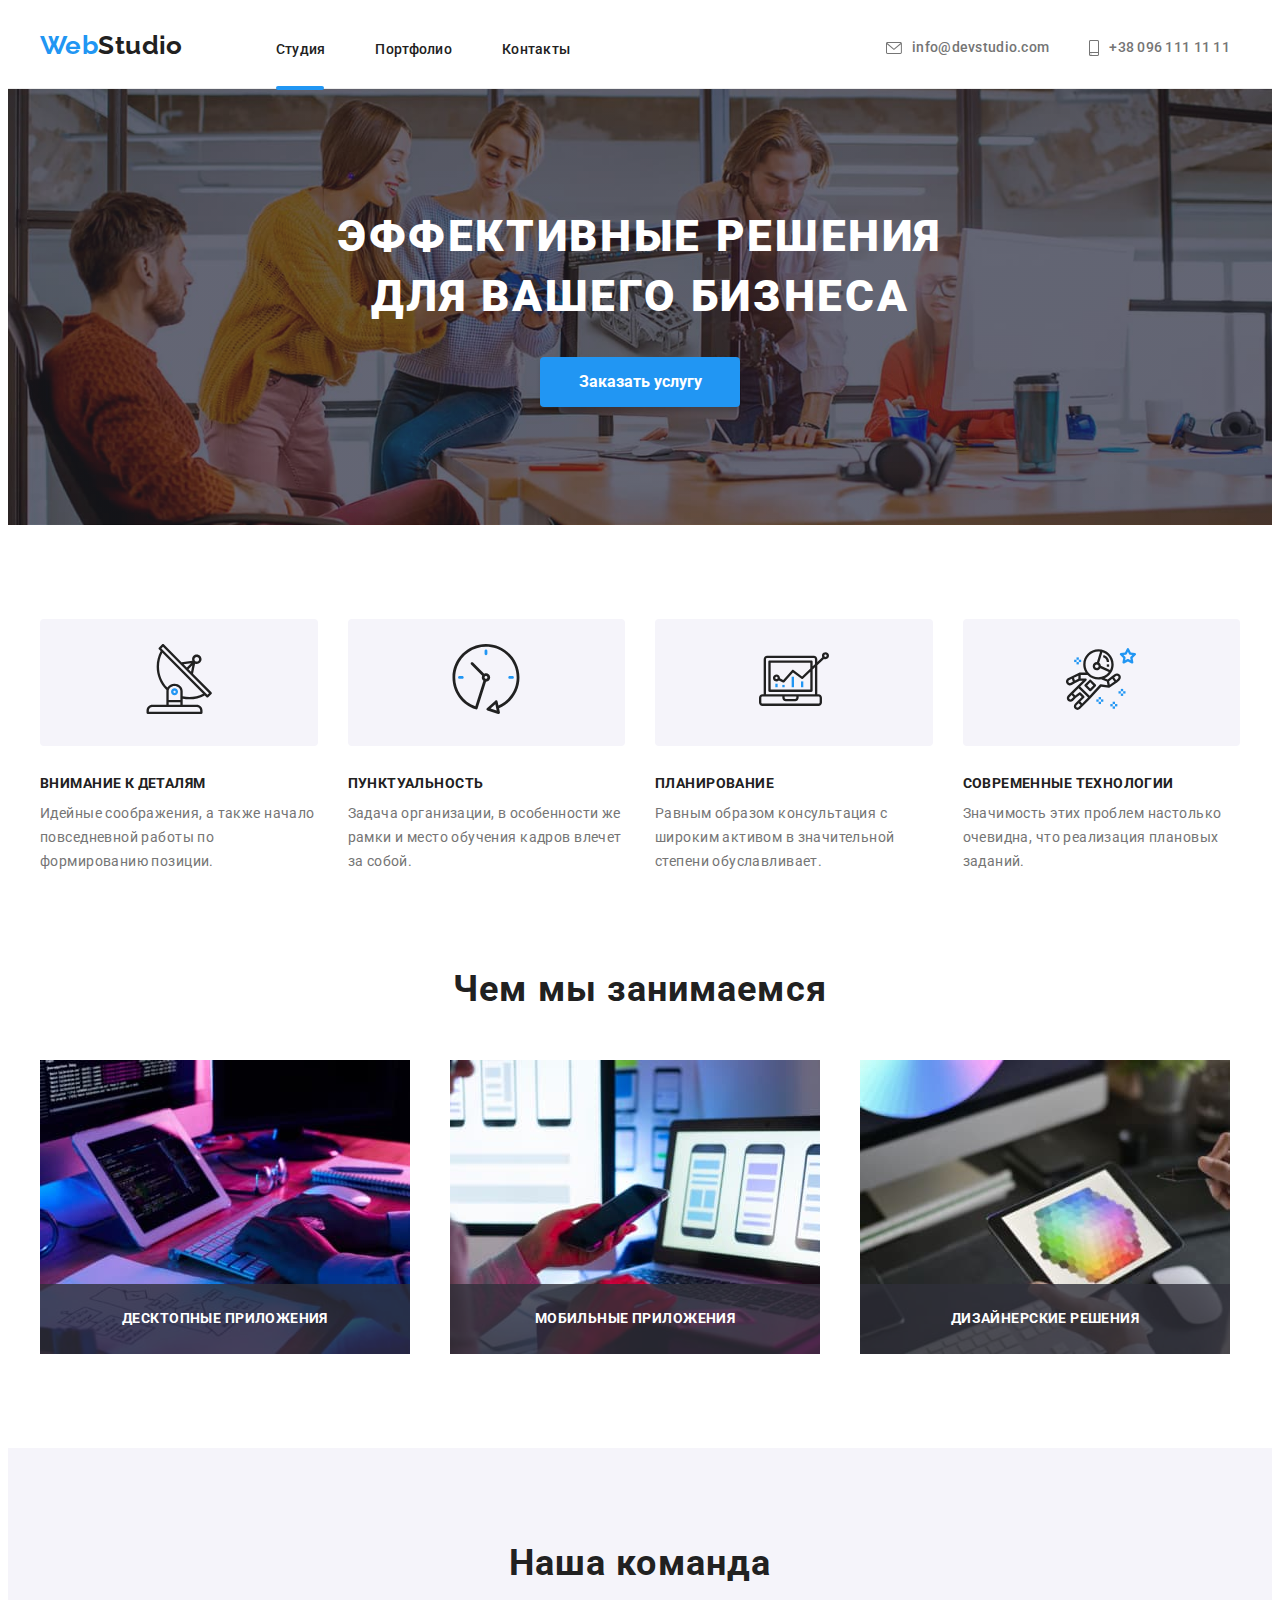
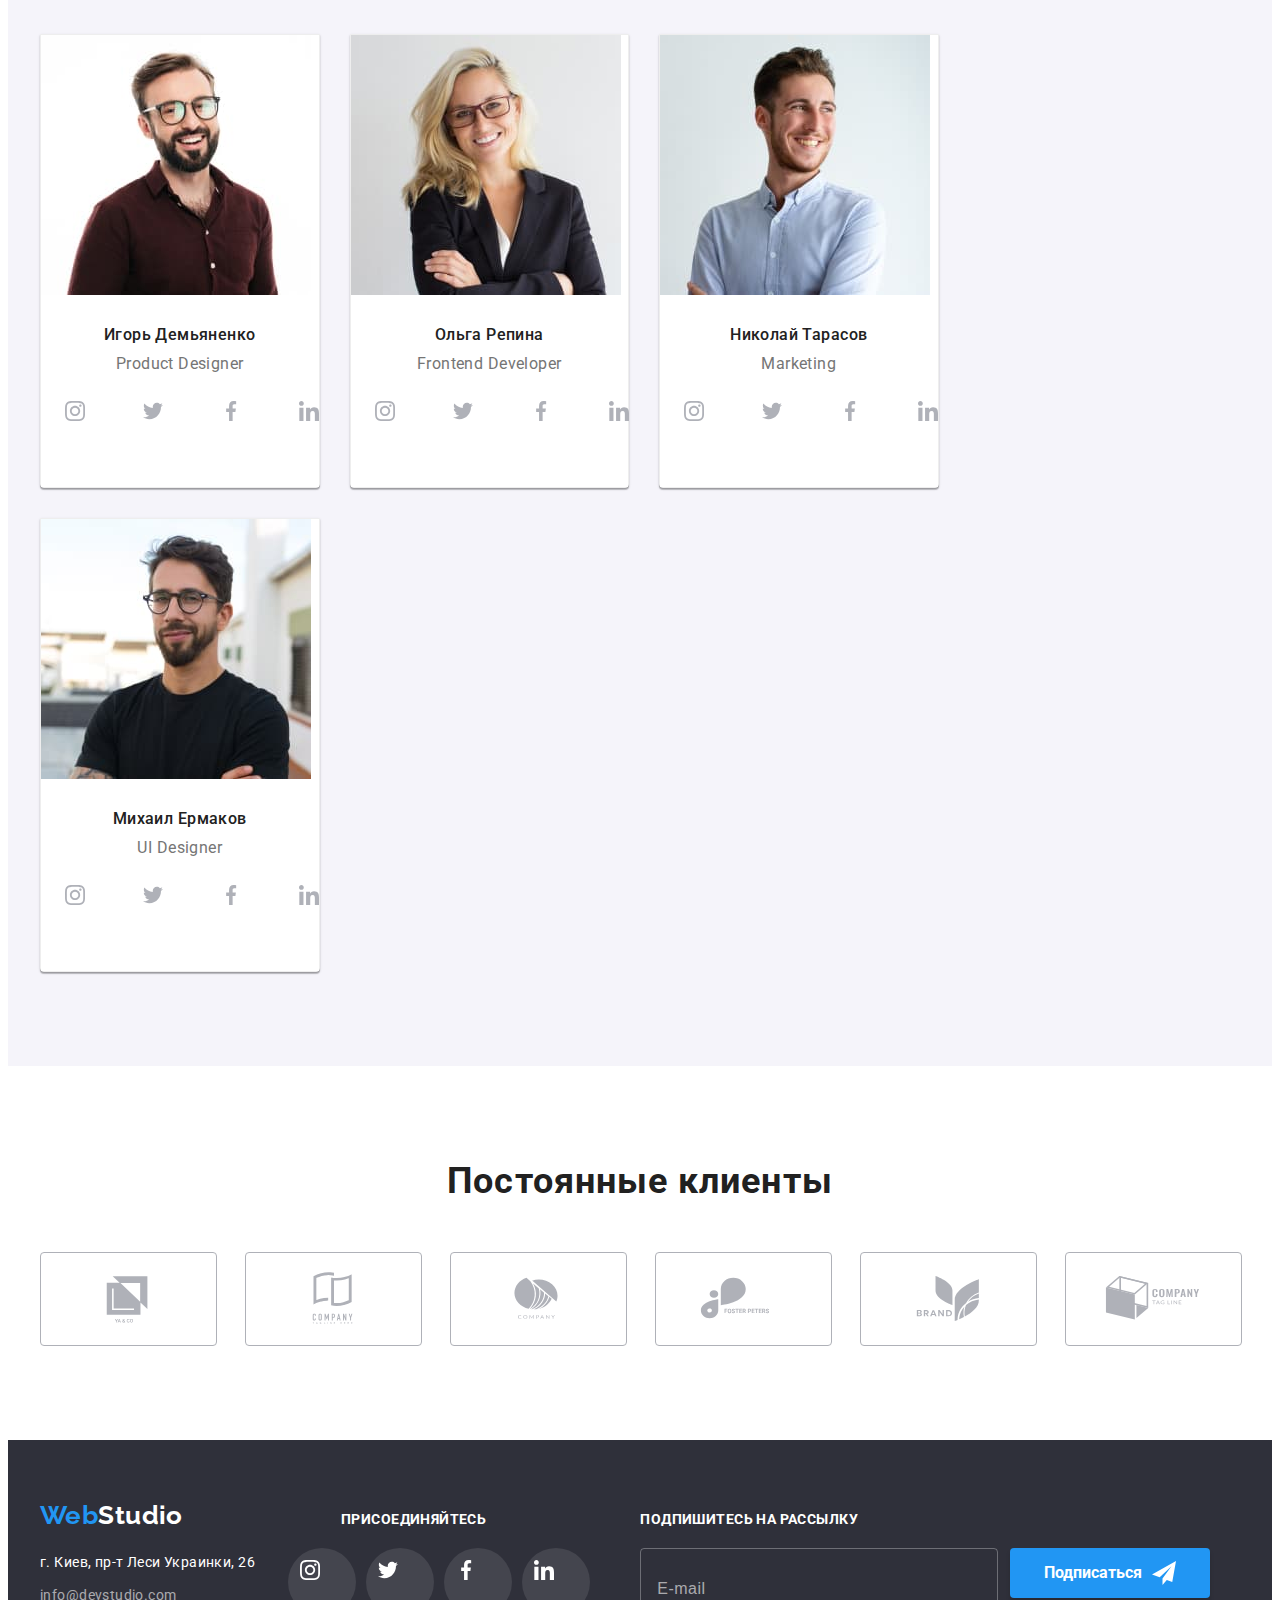
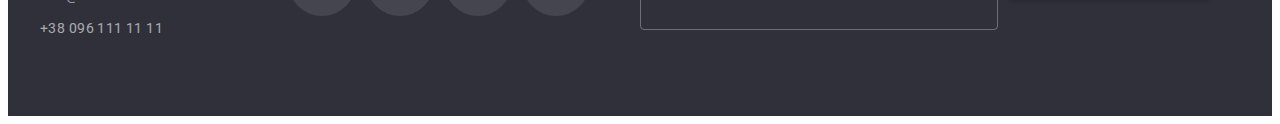
==== commit 3be74575: "add mobel-menu" ====
--- a/index.html
+++ b/index.html
@@ -32,6 +32,7 @@
                     <li class="nav__item"><a href="./portfolio.html" class="link">Портфолио</a></li>
                     <li class="nav__item"><a href="" class="link">Контакты</a></li>
                 </ul>
+               
             </nav>
             <div class="contact">
                 <ul class="contact__list list">
@@ -53,6 +54,68 @@
                         </a>
                     </li>
                 </ul>
+            </div>
+        <button type="button" class="menu-open-btn">
+            <svg class="" width="40" height="40">
+                <use href="./images/icons.svg#icon-menu_40px"></use>
+            </svg>
+        </button>
+        </div>
+        <!-- -------------МОБИЛЬНОЕ МЕНЮ -------------------->
+        <div class="mob-menu is-hidden">
+            <div class="container">
+                <div class="mob-menu-top">
+            <button type="button" class="menu-close-btn">
+                <svg class="menu-close__icon" width="18.67" height="18.67">
+                    <use href="./images/icons.svg#icon-close-bt"></use>
+                </svg></button>
+            <nav class="mob-menu__nav">
+                <ul class="mob-menu__list list">
+                    <li class="mob-menu__item"><a href="./index.html" class="link mob-menu__current">Студия</a></li>
+                    <li class="mob-menu__item"><a href="./portfolio.html" class="link">Портфолио</a></li>
+                    <li class="mob-menu__item"><a href="" class="link">Контакты</a></li>
+                </ul>
+            </nav>
+            </div>
+<div class="mob-menu-bottom">
+            <div class="mob-menu-contact">
+                <ul class="mob-menu-contact__list list">
+                    <li class="mob-menu-contact__item">
+                        <a href="tel:+380961111111" class="mob-menu__tel link">
+                            +38 096 111 11 11
+                        </a>
+                    </li>
+                    <li class="mob-menu-contact__item">
+                        <a href="mailto:info@devstudio.com" class="mob-menu__mail link">
+                            info@devstudio.com
+                        </a>
+                    </li>
+                   
+                </ul>
+            </div>
+            <ul class="mob-menu-media list">
+                <li class="mob-menu-media__item">
+                    <a class="mob-menu-media__link link" href="">
+                        Instagram<span></span>
+                    </a>
+                </li>
+                <li class="mob-menu-media__item">
+                    <a class="mob-menu-media__link link" href="">
+                        Twitter<span></span>
+                    </a>
+                </li>
+                <li class="mob-menu-media__item">
+                    <a class="mob-menu-media__link link" href="">
+                        Facebook<span></span>
+                    </a>
+                </li>
+                <li class="mob-menu-media__item">
+                    <a class="mob-menu-media__link link" href="">
+                        LinkedIn
+                    </a>
+                </li>
+            </ul>
+            </div>
             </div>
         </div>
     </header>
@@ -431,7 +494,7 @@
     
     </footer>
     <!-------------- Модальное окно ------------------>
-    <!-- <div class="backdrop is-hidden " data-modal>
+    <div class="backdrop is-hidden " data-modal>
        
         <div class="modal">
         
@@ -478,8 +541,9 @@
         </form>
             
         </div>
-    </div> -->
-    <!-- <script src="./js/modal.js"></script>  -->
+    </div>
+    <script src="./js/modal.js"></script> 
+    <script src="./js/menu.js"></script>
 </body>
 
 </html>--- a/css/main.min.css
+++ b/css/main.min.css
@@ -1,2 +1,2 @@
-:root{--primary-tex-color: #212121;--title-text-color: #757575;--accent-color: #2196f3;--title-background-color: #ffffff;--botton-background-color: #f5f4fa;--fuuter-background-color: #2f303a;--prymary-background-color: #e5e5e5}.visually-hidden{position:absolute;white-space:nowrap;width:1px;height:1px;overflow:hidden;border:0;padding:0;clip:rect(0 0 0 0);clip-path:inset(50%);margin:-1px}body{color:var(--title-text-color);background-color:var(--primary-background-color);font-family:Roboto, sans-serif;font-size:14px;line-height:1.7;letter-spacing:0.03em}.list{list-style:none}.link{text-decoration:none}p,h1,h2,h3,h4,h5,h6{margin:0}ul{margin:0;padding-left:0}img{display:block;max-width:100%;height:auto}.container{width:100%;padding:0 15px 0 15px;margin:0 auto}@media screen and (min-width: 480px){.container{width:480px}}@media screen and (min-width: 768px){.container{width:768px}}@media screen and (min-width: 1200px){.container{width:1200px}}.btn{min-width:200px;height:50px;font-family:inherit;color:var(--title-background-color);background-color:var(--accent-color);box-shadow:0px 4px 4px rgba(0,0,0,0.15);font-weight:700;font-size:16px;line-height:1.88;border:none;border-radius:4px;cursor:pointer}.section-title{color:var(--primary-tex-color);font-size:36px;line-height:1.17;text-align:center;letter-spacing:0.03em}.logo{padding:16px 0;display:flex;color:var(--primary-tex-color);font-family:Raleway, sans-serif;font-weight:700;font-size:24px;line-height:1.17}@media screen and (min-width: 1200px){.logo{color:#000000;font-size:26px;line-height:1.2;padding:24px 0;margin-right:93px}}.logo__accent{color:var(--accent-color)}.media{display:inline-flex;margin-right:-10px;justify-content:center;align-items:center}.media__icon{width:20px;height:20px}.media__link{display:block;padding:12px 12px;width:44px;height:44px;color:#afb1b8;transition:color 250ms cubic-bezier(0.4, 0, 0.2, 1),background-color 250ms cubic-bezier(0.4, 0, 0.2, 1),border-radius 250ms cubic-bezier(0.4, 0, 0.2, 1)}.media__link:hover,.media__link:focus{background-color:var(--accent-color);color:var(--title-background-color);border-radius:50%}.media__icon{fill:currentColor}.media__item{margin-right:10px}.modal{position:absolute;top:50%;left:50%;transform:translate(-50%, -50%);max-width:450px;padding:40px;background-color:#ffffff;box-shadow:0px 1px 3px rgba(0,0,0,0.12),0px 1px 1px rgba(0,0,0,0.14),0px 2px 1px rgba(0,0,0,0.2);border-radius:4px;line-height:1.44;transition:transform 400ms cubic-bezier(0.39, 1.03, 0.82, 0.08)}.modal__title{margin-bottom:12px;font-weight:700;font-size:20px;line-height:1.15;text-align:center;letter-spacing:0.03em;color:#212121}.backdrop{position:fixed;top:0;left:0;width:100vw;height:100vh;background-color:rgba(0,0,0,0.2);transition:opacity 500ms, visibility 500ms}.backdrop.is-hidden{opacity:0;pointer-events:none;visibility:hidden}.close-button{display:flex;top:8px;right:8px;position:absolute;width:30px;height:30px;align-items:center;justify-content:center;border:1px solid rgba(0,0,0,0.1);border-radius:50%;cursor:pointer;color:#000000;background:#ffffff;font-weight:700;font-size:18px;line-height:1.44;transition:fill 250ms cubic-bezier(0.39, 1.03, 0.82, 0.08)}.close-button:focus,.close-button:hover{fill:var(--accent-color)}.modal__form{width:370px;margin-left:auto;margin-right:auto}.modal__comment{resize:none;padding:12px 16px;border:1px solid rgba(33,33,33,0.2);border-radius:4px;transition:border-color 250ms cubic-bezier(0.4, 0, 0.2, 1)}.modal__order:focus-within>.modal__comment{border-color:#2196f3}.modal__text{padding:11px 0 11px 42px;height:40px;line-height:1.2;border:1px solid rgba(33,33,33,0.2);border-radius:4px;transition:border-color 250ms cubic-bezier(0.4, 0, 0.2, 1)}.modal__text::placeholder{color:rgba(117,117,117,0.5)}.modal__order:focus-within>.modal__text{border-color:#2196f3}.modal__order{position:relative;display:flex;flex-direction:column;font-size:12px;color:#757575}.modal__order:not(:last-child){margin-bottom:10px}.modal__order .btn--form{width:40px;margin:0 auto}.modal__headline{margin-bottom:4px}.modal__icon{position:absolute;top:50%;left:12px;display:inline-flex;width:18px;height:18px;transition:fill 250ms cubic-bezier(0.4, 0, 0.2, 1)}.modal__order:focus-within>.modal__icon{fill:#2196f3}.agreement{display:flex;margin-top:10px;margin-bottom:30px}.agreement__check{display:flex;flex-wrap:wrap;align-items:center;font-size:12px}.agreement__contract{color:var(--accent-color)}.agreement__icon{display:flex;width:16px;height:15px;margin-right:8px;border:2px solid #212121;border-radius:4px}.agreement__checkbox:checked+.agreement__icon{background-color:var(--accent-color);border-color:var(--accent-color);background-image:url(../images/icon-check.svg);background-size:contain;background-origin:border-box;background-position:50% 50%}.header{height:60px;border-bottom:1px solid #ececec}@media screen and (min-width: 768px){.header{display:flex;height:80px;background-color:var(--title-background-color);font-weight:500;font-size:14px;line-height:1.14;border-bottom:1px solid #ececec}}@media screen and (min-width: 768px){.header__wrap{display:flex;justify-content:space-between;align-items:center}}@media screen and (min-width: 768px) and (min-width: 1200px){.header__wrap{justify-content:center}}@media screen and (min-width: 768px){.nav{display:flex;align-items:baseline}}@media screen and (min-width: 768px){.nav__list{display:flex;align-items:center;text-align:center;margin-left:88px}}@media screen and (min-width: 768px) and (min-width: 1200px){.nav__list{margin-left:auto}}@media screen and (min-width: 768px) and (min-width: 768px){.nav__list .link.current{color:var(--accent-color)}}@media screen and (min-width: 768px){.nav__list .link{display:flex;position:relative;padding:32px 0;color:var(--primary-tex-color);letter-spacing:0.02em;transition:color 250ms cubic-bezier(0.4, 0, 0.2, 1)}}@media screen and (min-width: 768px){.nav__list .link:hover,.nav__list .link:focus{color:var(--accent-color)}}@media screen and (min-width: 768px){.nav__item:not(:last-child){margin-right:50px}}@media screen and (min-width: 768px){.nav__current::after{content:"";position:absolute;bottom:0;width:48px;height:4px;background:#2196f3;border-radius:2px}}@media screen and (min-width: 768px){.nav__curret--portfolio::after{content:"";width:78px}}@media screen and (min-width: 768px){.contact{display:flex}}@media screen and (min-width: 768px) and (min-width: 1200px){.contact{margin-left:auto}}@media screen and (min-width: 768px){.contact__list{display:block;padding:21px 0;align-items:center}}@media screen and (min-width: 768px) and (min-width: 1200px){.contact__list{display:flex}}@media screen and (min-width: 768px){.contact__list .link{color:var(--title-text-color);font-size:12px;line-height:1.17;letter-spacing:0.02em;transition:color 250ms cubic-bezier(0.4, 0, 0.2, 1)}.contact__list .link:hover,.contact__list .link:focus{color:var(--accent-color)}}@media screen and (min-width: 1200px){.contact__list .link{display:flex;padding:32px 0;align-items:center;font-size:14px;line-height:1.14}}@media screen and (min-width: 768px){.contact__item{display:flex}.contact__item:not(:last-child){margin-bottom:10px}}@media screen and (min-width: 768px) and (min-width: 1200px){.contact__item{padding-right:10px;align-items:center;justify-content:center}.contact__item:not(:last-child){margin-right:30px;margin-bottom:0}}@media screen and (min-width: 768px){.contact__item .link{display:flex;align-items:center}}@media screen and (min-width: 768px){.contact__icon{fill:currentColor;margin-right:8px;align-items:center}}@media screen and (min-width: 1200px){.contact__icon{margin-right:10px}}@media screen and (max-width: 767px){.nav__list{display:none}.contact{display:none}}.hero{max-width:1600px;margin-bottom:60px;margin:0 auto;padding:118px 0;text-align:center;color:var(--title-background-color);background-color:var(--fuuter-background-color);background-image:linear-gradient(to right, rgba(47,48,58,0.4), rgba(47,48,58,0.4)),url(../images/fon-geroy.jpg);background-repeat:no-repeat;background-position:center;background-size:cover}.hero__title{margin-bottom:30px;font-weight:900;font-size:26px;line-height:1.62;letter-spacing:0.06em;text-transform:uppercase}@media screen and (min-width: 1200px){.hero__title{font-size:44px;line-height:1.36}}.hero__wrap{max-width:360px;margin:0 auto}@media screen and (min-width: 1200px){.hero__wrap{max-width:696px}}.features{padding-top:60px;padding-bottom:60px}@media screen and (min-width: 1200px){.features{padding-top:94px;padding-bottom:94px}}.features__list{margin-bottom:-30px}@media screen and (min-width: 768px){.features__list{display:flex;flex-wrap:wrap;margin-right:-30px}}.features__item{text-align:center;margin-bottom:30px}@media screen and (min-width: 768px){.features__item{width:calc(100% / 2 - 30px);margin-right:30px}}@media screen and (min-width: 1200px){.features__item{width:calc(100% / 4 - 30px)}}.features__img{border-radius:4px;background:var(--botton-background-color);margin-bottom:30px;padding:25px 100px}.features__icon{height:70px;width:70px}.features__title{margin-bottom:10px;color:var(--primary-tex-color);font-weight:700;font-size:14px;line-height:1.14;text-transform:uppercase}@media screen and (min-width: 768px){.features__title{text-align:left}}.features__text{text-align:left}@media screen and (max-width: 1199px){.classes{display:none}}@media screen and (min-width: 1200px){.classes{padding-bottom:94px}}@media screen and (min-width: 1200px){.section-title--classes{margin-bottom:50px}}@media screen and (min-width: 1200px){.classes__list{display:flex;margin-right:-30px}}@media screen and (min-width: 1200px){.classes__img{width:calc(100% / 3 - 30px);margin-right:30px}}@media screen and (min-width: 1200px){.items-thumb{position:relative}}@media screen and (min-width: 1200px){.classes__text{display:flex;position:absolute;bottom:0;height:70px;min-width:370px;color:var(--title-background-color);background:rgba(47,48,58,0.8);font-weight:700;font-size:14px;line-height:1.14;text-align:center;letter-spacing:0.03em;text-transform:uppercase;justify-content:center;align-items:center}}.team{padding-top:60px;padding-bottom:60px;background-color:var(--botton-background-color);text-align:center;letter-spacing:0.03em}@media screen and (min-width: 1200px){.team{padding-top:94px;padding-bottom:94px;line-height:1.17}}.section-title--team{font-size:28px;margin-bottom:30px}@media screen and (min-width: 1200px){.section-title--team{font-size:36px;margin-bottom:50px}}.team__list{margin-bottom:-30px}@media screen and (min-width: 768px){.team__list{display:flex;flex-wrap:wrap;margin-right:-30px}}.team__item{box-shadow:0px 1px 3px rgba(0,0,0,0.12),0px 1px 1px rgba(0,0,0,0.14),0px 2px 1px rgba(0,0,0,0.2);border-radius:0px 0px 4px 4px;border:1px solid #eeeeee;font-size:16px;line-height:1.19;margin-bottom:30px}@media screen and (min-width: 768px){.team__item{width:calc(100% / 2 - 30px);margin-right:30px;background-color:var(--title-background-color)}}@media screen and (min-width: 768px) and (min-width: 1200px){.team__item{width:calc(100% / 4 - 30px)}}.team__desc{padding:30px 0;background:var(--title-background-color)}.team__name{margin-bottom:10px;color:var(--primary-tex-color);font-weight:500;font-size:16px;line-height:1.19}.team__profession{margin-bottom:16px}.customers{padding-top:60px;padding-bottom:60px;text-align:center}@media screen and (min-width: 1200px){.customers{padding-top:94px;padding-bottom:94px}}.section-title--customers{margin-bottom:30px;font-size:28px;line-height:1.18}@media screen and (min-width: 1200px){.section-title--customers{margin-bottom:50px;font-size:36px;line-height:1.17}}.customers__list{display:flex;flex-wrap:wrap;text-align:center;width:100%;margin-right:-30px;margin-bottom:-30px}.customers__item{flex-basis:calc(100% / 2 - 30px);margin-right:30px;margin-bottom:30px}@media screen and (min-width: 768px){.customers__item{flex-basis:calc(100% / 3 - 30px)}}@media screen and (min-width: 1200px){.customers__item{flex-basis:calc(100% / 6 - 30px)}}.customers__icon{width:106px;height:60px;fill:currentColor}.customs__link{display:flex;height:92px;max-width:210px;align-items:center;justify-content:center;color:#afb1b8;border:none;border:1px solid #afb1b8;border-radius:4px;transition:color 250ms cubic-bezier(0.4, 0, 0.2, 1),border-color 250ms cubic-bezier(0.4, 0, 0.2, 1)}.customs__link:hover,.customs__link:focus{border-color:var(--accent-color);color:var(--accent-color)}.footer{text-align:center;background-color:var(--fuuter-background-color)}@media screen and (min-width: 1200px){.footer{text-align:start}}.footer__block{display:block;max-width:100%}@media screen and (min-width: 768px){.footer__block{display:flex;flex-wrap:wrap;align-content:center;justify-content:space-around;align-items:baseline}}@media screen and (min-width: 1200px){.footer__block{width:1200px;flex-wrap:nowrap;justify-content:flex-start}}.logo-footer{display:block;margin-bottom:20px;padding:60px 0 0 0;color:var(--title-background-color);font-family:Raleway, sans-serif;font-weight:700;font-size:24px;line-height:1.17}@media screen and (min-width: 1200px){.logo-footer{font-size:26px;line-height:1.2}}.addres{width:100%;padding-bottom:60px}@media screen and (min-width: 1200px){.addres{padding-right:70px}}.addres__link{color:var(--title-background-color);font-style:normal}.addres__contact{color:rgba(255,255,255,0.6)}.addres__item{display:block;font-style:normal}.addres__item:not(:last-child){margin-bottom:8px}@media screen and (min-width: 1200px){.addres__item:not(:last-child){margin-bottom:9px;width:231px}}.list .link{transition:color 250ms cubic-bezier(0.4, 0, 0.2, 1)}.list .link:hover,.list .link:focus{color:var(--accent-color)}.footer__title{width:100%;margin-bottom:20px;font-weight:700;color:var(--title-background-color);font-size:14px;line-height:1.14;letter-spacing:0.03em;text-transform:uppercase}@media screen and (min-width: 1200px){.footer__title{display:flex;margin-bottom:20px;margin-right:154px;padding-top:72px}}.media--footer{padding-bottom:60px}@media screen and (min-width: 1200px){.media--footer{display:flex;padding-bottom:100px;margin-right:93px}}.media__link--footer{background-color:rgba(255,255,255,0.1);border-radius:50%;color:#ffffff;transition:color 250ms cubic-bezier(0.4, 0, 0.2, 1),background-color 250ms cubic-bezier(0.4, 0, 0.2, 1),border-radius 250ms cubic-bezier(0.4, 0, 0.2, 1)}.media__link--footer:hover,.media__link--footer:focus{background-color:var(--accent-color);color:var(--title-background-color);border-radius:50%}.form-newsletter{padding-bottom:53px}@media screen and (min-width: 768px){.form-newsletter{width:450px;flex-direction:column}}@media screen and (min-width: 768px) and (min-width: 1200px){.form-newsletter{display:flex;flex-direction:row;width:570px;margin-right:12px}}.form-newsletter .form-newsletter__input{width:100%;height:50px;margin-bottom:20px;padding:15px 0 15px 16px;border:1px solid rgba(255,255,255,0.3);background-color:transparent;border-radius:4px;color:#ffffff}.form-newsletter .form-newsletter__input::placeholder{font-size:16px;line-height:1.25;letter-spacing:0.03em;color:rgba(255,255,255,0.6)}@media screen and (min-width: 1200px){.wrap-mail{display:block}}@media screen and (min-width: 1200px){.form-newsletter__input{display:flex;width:100%;margin-right:12px;margin-bottom:0}}.btn__footer{display:inline-flex;align-items:center;justify-content:center}@media screen and (min-width: 1200px){.btn__footer{display:flex}}.btn__icon{width:24px;height:24px;margin-left:10px;align-items:baseline;fill:currentColor}.portfolio{padding-top:60px;padding-bottom:40px;text-align:center}@media screen and (min-width: 1200px){.portfolio{padding-bottom:94px;padding-top:94px}}.portfolio__button{padding:6px 22px;color:var(--primary-tex-color);font-family:Roboto, sans-serif;text-align:center;font-style:normal;font-weight:500;font-size:16px;line-height:1.62;cursor:pointer;border:none;border-radius:4px;letter-spacing:0.03em;transition:color 250ms cubic-bezier(0.4, 0, 0.2, 1),background-color 250ms cubic-bezier(0.4, 0, 0.2, 1),box-shadow 250ms cubic-bezier(0.4, 0, 0.2, 1)}.portfolio__button:hover,.portfolio__button:focus{color:var(--title-background-color);background-color:var(--accent-color);box-shadow:0px 3px 1px rgba(0,0,0,0.1),0px 1px 2px rgba(0,0,0,0.08),0px 2px 2px rgba(0,0,0,0.12)}.portfolio__button--current{color:var(--title-background-color);background-color:var(--accent-color);box-shadow:0px 3px 1px rgba(0,0,0,0.1),0px 1px 2px rgba(0,0,0,0.08),0px 2px 2px rgba(0,0,0,0.12)}.portfolio__nav{display:flex;flex-wrap:wrap;padding-bottom:50px;justify-content:flex-start;margin-bottom:-15px}@media screen and (min-width: 768px){.portfolio__nav{justify-content:center}}.portfolio__item{margin-bottom:15px}.portfolio__item:not(:last-child){margin-right:8px}.work{margin-bottom:-30px;font-size:16px;line-height:1.87}@media screen and (min-width: 768px){.work{margin-right:-30px;display:inline-flex;flex-wrap:wrap}}.work__item{margin-bottom:30px;box-sizing:border-box;border:1px solid #eeeeee;border-top:none;cursor:pointer;transition:border 250ms cubic-bezier(0.4, 0, 0.2, 1),box-shadow 250ms cubic-bezier(0.4, 0, 0.2, 1),transform 250ms cubic-bezier(0.4, 0, 0.2, 1)}.work__item:hover{border:1px solid #eeeeee;box-shadow:0px 1px 1px rgba(0,0,0,0.12),0px 4px 4px rgba(0,0,0,0.06),1px 4px 6px rgba(0,0,0,0.16)}@media screen and (min-width: 768px){.work__item{width:calc(100% / 2 - 30px);margin-right:30px}}@media screen and (min-width: 1200px){.work__item{width:calc(100% / 3 - 30px)}}.work__thumb{display:flex;position:relative;overflow:hidden}.work__uptext{position:absolute;top:0;left:0;height:100%;width:100%;padding:63px 24px;font-weight:400;font-size:18px;line-height:1.56;letter-spacing:0.03em;text-align:start;color:var(--title-background-color);background-color:rgba(33,150,243,0.9);transform:translatey(100%);transition:transform 250ms cubic-bezier(0.4, 0, 0.2, 1)}.work__item:hover .work__uptext{transform:translatey(0)}.work__desc{height:auto;padding:20px 24px;text-align:start}.work__type{margin-bottom:4px;color:var(--primary-tex-color);font-weight:700;font-size:18px;line-height:2;letter-spacing:0.06em}
+:root{--primary-tex-color: #212121;--title-text-color: #757575;--accent-color: #2196f3;--title-background-color: #ffffff;--botton-background-color: #f5f4fa;--fuuter-background-color: #2f303a;--prymary-background-color: #e5e5e5}.visually-hidden{position:absolute;white-space:nowrap;width:1px;height:1px;overflow:hidden;border:0;padding:0;clip:rect(0 0 0 0);clip-path:inset(50%);margin:-1px}body{color:var(--title-text-color);background-color:var(--primary-background-color);font-family:Roboto, sans-serif;font-size:14px;line-height:1.7;letter-spacing:0.03em}.list{list-style:none}.link{text-decoration:none}.is-hidden{opacity:0;pointer-events:none;visibility:hidden}p,h1,h2,h3,h4,h5,h6{margin:0}ul{margin:0;padding-left:0}img{display:block;max-width:100%;height:auto}.container{width:100%;padding:0 15px 0 15px;margin:0 auto}@media screen and (min-width: 480px){.container{width:480px}}@media screen and (min-width: 768px){.container{width:768px}}@media screen and (min-width: 1200px){.container{width:1200px}}.btn{min-width:200px;height:50px;font-family:inherit;color:var(--title-background-color);background-color:var(--accent-color);box-shadow:0px 4px 4px rgba(0,0,0,0.15);font-weight:700;font-size:16px;line-height:1.88;border:none;border-radius:4px;cursor:pointer}.section-title{color:var(--primary-tex-color);font-size:36px;line-height:1.17;text-align:center;letter-spacing:0.03em}.logo{padding:16px auto;display:inline-flex;color:var(--primary-tex-color);font-family:Raleway, sans-serif;font-weight:700;font-size:24px;line-height:1.17}@media screen and (min-width: 1200px){.logo{display:flex;color:#000000;font-size:26px;line-height:1.2;padding:24px 0;margin-right:93px}}.logo__accent{color:var(--accent-color)}.media{display:inline-flex;margin-right:-10px;justify-content:center;align-items:center}.media__icon{width:20px;height:20px}.media__link{display:block;padding:12px 12px;width:44px;height:44px;color:#afb1b8;transition:color 250ms cubic-bezier(0.4, 0, 0.2, 1),background-color 250ms cubic-bezier(0.4, 0, 0.2, 1),border-radius 250ms cubic-bezier(0.4, 0, 0.2, 1)}.media__link:hover,.media__link:focus{background-color:var(--accent-color);color:var(--title-background-color);border-radius:50%}.media__icon{fill:currentColor}.media__item{margin-right:10px}.modal{position:absolute;top:50%;left:50%;transform:translate(-50%, -50%);max-width:450px;padding:40px;background-color:#ffffff;box-shadow:0px 1px 3px rgba(0,0,0,0.12),0px 1px 1px rgba(0,0,0,0.14),0px 2px 1px rgba(0,0,0,0.2);border-radius:4px;line-height:1.44;transition:transform 400ms cubic-bezier(0.39, 1.03, 0.82, 0.08)}.modal__title{margin-bottom:12px;font-weight:700;font-size:20px;line-height:1.15;text-align:center;letter-spacing:0.03em;color:#212121}.backdrop{position:fixed;top:0;left:0;width:100vw;height:100vh;background-color:rgba(0,0,0,0.2);transition:opacity 500ms, visibility 500ms}.close-button{display:flex;top:8px;right:8px;position:absolute;width:30px;height:30px;align-items:center;justify-content:center;border:1px solid rgba(0,0,0,0.1);border-radius:50%;cursor:pointer;color:#000000;background:#ffffff;font-weight:700;font-size:18px;line-height:1.44;transition:fill 250ms cubic-bezier(0.39, 1.03, 0.82, 0.08)}.close-button:focus,.close-button:hover{fill:var(--accent-color)}.modal__form{width:370px;margin-left:auto;margin-right:auto}.modal__comment{resize:none;padding:12px 16px;border:1px solid rgba(33,33,33,0.2);border-radius:4px;transition:border-color 250ms cubic-bezier(0.4, 0, 0.2, 1)}.modal__order:focus-within>.modal__comment{border-color:#2196f3}.modal__text{padding:11px 0 11px 42px;height:40px;line-height:1.2;border:1px solid rgba(33,33,33,0.2);border-radius:4px;transition:border-color 250ms cubic-bezier(0.4, 0, 0.2, 1)}.modal__text::placeholder{color:rgba(117,117,117,0.5)}.modal__order:focus-within>.modal__text{border-color:#2196f3}.modal__order{position:relative;display:flex;flex-direction:column;font-size:12px;color:#757575}.modal__order:not(:last-child){margin-bottom:10px}.modal__order .btn--form{width:40px;margin:0 auto}.modal__headline{margin-bottom:4px}.modal__icon{position:absolute;top:50%;left:12px;display:inline-flex;width:18px;height:18px;transition:fill 250ms cubic-bezier(0.4, 0, 0.2, 1)}.modal__order:focus-within>.modal__icon{fill:#2196f3}.agreement{display:flex;margin-top:10px;margin-bottom:30px}.agreement__check{display:flex;flex-wrap:wrap;align-items:center;font-size:12px}.agreement__contract{color:var(--accent-color)}.agreement__icon{display:flex;width:16px;height:15px;margin-right:8px;border:2px solid #212121;border-radius:4px}.agreement__checkbox:checked+.agreement__icon{background-color:var(--accent-color);border-color:var(--accent-color);background-image:url(../images/icon-check.svg);background-size:contain;background-origin:border-box;background-position:50% 50%}.menu-close-btn{background-color:transparent;border:none;cursor:pointer;margin-left:auto;display:block;padding:11px;margin-bottom:8.33px}.mob-menu{display:flex;position:fixed;z-index:2;top:0;left:0;background:#FFFFFF;box-shadow:0px 4px 8px rgba(0,0,0,0.04),0px 2px 4px rgba(0,0,0,0.08),0px 1px 3px rgba(0,0,0,0.16);width:100vw;height:100vh}.mob-menu .container{display:flex;flex-direction:column;justify-content:space-between;padding:10px 15px 48px 40px;height:100%}.mob-menu__list{display:block;font-weight:500;font-size:40px;line-height:47px;letter-spacing:0.02em}.mob-menu__item:not(:last-child),.mob-menu-contact__item:not(:last-child){margin-bottom:32px}.link{color:#212121}.mob-menu__current{color:var(--accent-color)}.mob-menu-contact__list{display:block;padding-bottom:64px}.mob-menu__tel{font-weight:500;font-size:34px;line-height:1.18;letter-spacing:0.02em;color:var(--accent-color)}.mob-menu__tel:not(:last-child){margin-bottom:32px}.mob-menu__mail{font-weight:500;font-size:24px;line-height:1.17;letter-spacing:0.02em;color:#757575}.mob-menu-media{display:flex}.mob-menu-media__link{font-weight:500;font-size:18px;line-height:1.22;letter-spacing:0.02em;color:#2196F3}.mob-menu-media__link span{width:22px;height:0px;margin-left:10px;margin-right:10px;border:1px solid rgba(33,33,33,0.2);transform:rotate(90deg)}.header{height:60px;border-bottom:1px solid #ececec}@media screen and (min-width: 768px){.header{display:flex;height:80px;background-color:var(--title-background-color);font-weight:500;font-size:14px;line-height:1.14;border-bottom:1px solid #ececec}}@media screen and (min-width: 768px){.header__wrap{display:flex;justify-content:space-between;align-items:center}}@media screen and (min-width: 768px) and (min-width: 1200px){.header__wrap{justify-content:center}}@media screen and (min-width: 768px){.nav{display:flex;align-items:baseline}}@media screen and (min-width: 768px){.nav__list{display:flex;align-items:center;text-align:center;margin-left:88px}}@media screen and (min-width: 768px) and (min-width: 1200px){.nav__list{margin-left:auto}}@media screen and (min-width: 768px) and (min-width: 768px){.nav__list .link.current{color:var(--accent-color)}}@media screen and (min-width: 768px){.nav__list .link{display:flex;position:relative;padding:32px 0;color:var(--primary-tex-color);letter-spacing:0.02em;transition:color 250ms cubic-bezier(0.4, 0, 0.2, 1)}}@media screen and (min-width: 768px){.nav__list .link:hover,.nav__list .link:focus{color:var(--accent-color)}}@media screen and (min-width: 768px){.nav__item:not(:last-child){margin-right:50px}}@media screen and (min-width: 768px){.nav__current::after{content:"";position:absolute;bottom:0;width:48px;height:4px;background:#2196f3;border-radius:2px}}@media screen and (min-width: 768px){.nav__curret--portfolio::after{content:"";width:78px}}@media screen and (min-width: 768px){.contact{display:flex}}@media screen and (min-width: 768px) and (min-width: 1200px){.contact{margin-left:auto}}@media screen and (min-width: 768px){.contact__list{display:block;padding:21px 0;align-items:center}}@media screen and (min-width: 768px) and (min-width: 1200px){.contact__list{display:flex}}@media screen and (min-width: 768px){.contact__list .link{color:var(--title-text-color);font-size:12px;line-height:1.17;letter-spacing:0.02em;transition:color 250ms cubic-bezier(0.4, 0, 0.2, 1)}.contact__list .link:hover,.contact__list .link:focus{color:var(--accent-color)}}@media screen and (min-width: 1200px){.contact__list .link{display:flex;padding:32px 0;align-items:center;font-size:14px;line-height:1.14}}@media screen and (min-width: 768px){.contact__item{display:flex}.contact__item:not(:last-child){margin-bottom:10px}}@media screen and (min-width: 768px) and (min-width: 1200px){.contact__item{padding-right:10px;align-items:center;justify-content:center}.contact__item:not(:last-child){margin-right:30px;margin-bottom:0}}@media screen and (min-width: 768px){.contact__item .link{display:flex;align-items:center}}@media screen and (min-width: 768px){.contact__icon{fill:currentColor;margin-right:8px;align-items:center}}@media screen and (min-width: 1200px){.contact__icon{margin-right:10px;align-items:center}}@media screen and (max-width: 767px){.nav__list{display:none}.contact{display:none}}.menu-open-btn{background-color:transparent;border:none;display:flex;margin-left:auto;align-items:center;color:#212121;cursor:pointer}@media screen and (min-width: 768px){.menu-open-btn{display:none}}.header__wrap{display:flex;align-items:center;height:100%}.hero{max-width:1600px;margin-bottom:60px;margin:0 auto;padding:118px 0;text-align:center;color:var(--title-background-color);background-color:var(--fuuter-background-color);background-image:linear-gradient(to right, rgba(47,48,58,0.4), rgba(47,48,58,0.4)),url(../images/fon-geroy.jpg);background-repeat:no-repeat;background-position:center;background-size:cover}.hero__title{margin-bottom:30px;font-weight:900;font-size:26px;line-height:1.62;letter-spacing:0.06em;text-transform:uppercase}@media screen and (min-width: 1200px){.hero__title{font-size:44px;line-height:1.36}}.hero__wrap{max-width:360px;margin:0 auto}@media screen and (min-width: 1200px){.hero__wrap{max-width:696px}}.features{padding-top:60px;padding-bottom:60px}@media screen and (min-width: 1200px){.features{padding-top:94px;padding-bottom:94px}}.features__list{margin-bottom:-30px}@media screen and (min-width: 768px){.features__list{display:flex;flex-wrap:wrap;margin-right:-30px}}.features__item{text-align:center;margin-bottom:30px}@media screen and (min-width: 768px){.features__item{width:calc(100% / 2 - 30px);margin-right:30px}}@media screen and (min-width: 1200px){.features__item{width:calc(100% / 4 - 30px)}}.features__img{border-radius:4px;background:var(--botton-background-color);margin-bottom:30px;padding:25px 100px}.features__icon{height:70px;width:70px}.features__title{margin-bottom:10px;color:var(--primary-tex-color);font-weight:700;font-size:14px;line-height:1.14;text-transform:uppercase}@media screen and (min-width: 768px){.features__title{text-align:left}}.features__text{text-align:left}@media screen and (max-width: 1199px){.classes{display:none}}@media screen and (min-width: 1200px){.classes{padding-bottom:94px}}@media screen and (min-width: 1200px){.section-title--classes{margin-bottom:50px}}@media screen and (min-width: 1200px){.classes__list{display:flex;margin-right:-30px}}@media screen and (min-width: 1200px){.classes__img{width:calc(100% / 3 - 30px);margin-right:30px}}@media screen and (min-width: 1200px){.items-thumb{position:relative}}@media screen and (min-width: 1200px){.classes__text{display:flex;position:absolute;bottom:0;height:70px;min-width:370px;color:var(--title-background-color);background:rgba(47,48,58,0.8);font-weight:700;font-size:14px;line-height:1.14;text-align:center;letter-spacing:0.03em;text-transform:uppercase;justify-content:center;align-items:center}}.team{padding-top:60px;padding-bottom:60px;background-color:var(--botton-background-color);text-align:center;letter-spacing:0.03em}@media screen and (min-width: 1200px){.team{padding-top:94px;padding-bottom:94px;line-height:1.17}}.section-title--team{font-size:28px;margin-bottom:30px}@media screen and (min-width: 1200px){.section-title--team{font-size:36px;margin-bottom:50px}}.team__list{margin-bottom:-30px}@media screen and (min-width: 768px){.team__list{display:flex;flex-wrap:wrap;margin-right:-30px}}.team__item{box-shadow:0px 1px 3px rgba(0,0,0,0.12),0px 1px 1px rgba(0,0,0,0.14),0px 2px 1px rgba(0,0,0,0.2);border-radius:0px 0px 4px 4px;border:1px solid #eeeeee;font-size:16px;line-height:1.19;margin-bottom:30px}@media screen and (min-width: 768px){.team__item{width:calc(100% / 2 - 30px);margin-right:30px;background-color:var(--title-background-color)}}@media screen and (min-width: 768px) and (min-width: 1200px){.team__item{width:calc(100% / 4 - 30px)}}.team__desc{padding:30px 0;background:var(--title-background-color)}.team__name{margin-bottom:10px;color:var(--primary-tex-color);font-weight:500;font-size:16px;line-height:1.19}.team__profession{margin-bottom:16px}.customers{padding-top:60px;padding-bottom:60px;text-align:center}@media screen and (min-width: 1200px){.customers{padding-top:94px;padding-bottom:94px}}.section-title--customers{margin-bottom:30px;font-size:28px;line-height:1.18}@media screen and (min-width: 1200px){.section-title--customers{margin-bottom:50px;font-size:36px;line-height:1.17}}.customers__list{display:flex;flex-wrap:wrap;text-align:center;margin-left:-30px;margin-bottom:-30px}.customers__item{flex-basis:calc(100% / 2 - 30px);margin-left:30px;margin-bottom:30px}@media screen and (min-width: 768px){.customers__item{flex-basis:calc(100% / 3 - 30px)}}@media screen and (min-width: 1200px){.customers__item{flex-basis:calc(100% / 6 - 30px)}}.customers__icon{width:106px;height:60px;fill:currentColor}.customs__link{display:flex;height:92px;width:100%;align-items:center;justify-content:center;color:#afb1b8;border:none;border:1px solid #afb1b8;border-radius:4px;transition:color 250ms cubic-bezier(0.4, 0, 0.2, 1),border-color 250ms cubic-bezier(0.4, 0, 0.2, 1)}.customs__link:hover,.customs__link:focus{border-color:var(--accent-color);color:var(--accent-color)}.footer{text-align:center;background-color:var(--fuuter-background-color)}@media screen and (min-width: 1200px){.footer{text-align:start}}.footer__block{display:block;max-width:100%}@media screen and (min-width: 768px){.footer__block{display:flex;flex-wrap:wrap;align-content:center;justify-content:space-around;align-items:baseline}}@media screen and (min-width: 1200px){.footer__block{width:1200px;flex-wrap:nowrap;justify-content:flex-start}}.logo-footer{display:block;margin-bottom:20px;padding:60px 0 0 0;color:var(--title-background-color);font-family:Raleway, sans-serif;font-weight:700;font-size:24px;line-height:1.17}@media screen and (min-width: 1200px){.logo-footer{font-size:26px;line-height:1.2}}.addres{width:100%;padding-bottom:60px}@media screen and (min-width: 1200px){.addres{padding-right:70px}}.addres__link{color:var(--title-background-color);font-style:normal}.addres__contact{color:rgba(255,255,255,0.6)}.addres__item{display:block;font-style:normal}.addres__item:not(:last-child){margin-bottom:8px}@media screen and (min-width: 1200px){.addres__item:not(:last-child){margin-bottom:9px;width:231px}}.list .link{transition:color 250ms cubic-bezier(0.4, 0, 0.2, 1)}.list .link:hover,.list .link:focus{color:var(--accent-color)}.footer__title{width:100%;margin-bottom:20px;font-weight:700;color:var(--title-background-color);font-size:14px;line-height:1.14;letter-spacing:0.03em;text-transform:uppercase}@media screen and (min-width: 1200px){.footer__title{display:flex;margin-bottom:20px;margin-right:154px;padding-top:72px}}.media--footer{padding-bottom:60px;width:206px}@media screen and (min-width: 1200px){.media--footer{display:flex;padding-bottom:100px;margin-right:93px}}.media__link--footer{background-color:rgba(255,255,255,0.1);border-radius:50%;color:#ffffff;transition:color 250ms cubic-bezier(0.4, 0, 0.2, 1),background-color 250ms cubic-bezier(0.4, 0, 0.2, 1),border-radius 250ms cubic-bezier(0.4, 0, 0.2, 1)}.media__link--footer:hover,.media__link--footer:focus{background-color:var(--accent-color);color:var(--title-background-color);border-radius:50%}.form-newsletter{padding-bottom:53px}@media screen and (min-width: 768px){.form-newsletter{width:450px;flex-direction:column}}@media screen and (min-width: 768px) and (min-width: 1200px){.form-newsletter{display:flex;flex-direction:row;width:570px;margin-right:12px}}.form-newsletter .form-newsletter__input{width:100%;height:50px;margin-bottom:20px;padding:15px 0 15px 16px;border:1px solid rgba(255,255,255,0.3);background-color:transparent;border-radius:4px;color:#ffffff}.form-newsletter .form-newsletter__input::placeholder{font-size:16px;line-height:1.25;letter-spacing:0.03em;color:rgba(255,255,255,0.6)}@media screen and (min-width: 1200px){.wrap-mail{display:block}}@media screen and (min-width: 1200px){.form-newsletter__input{display:flex;width:100%;margin-right:12px;margin-bottom:0}}.btn__footer{display:inline-flex;align-items:center;justify-content:center}@media screen and (min-width: 1200px){.btn__footer{display:flex}}.btn__icon{width:24px;height:24px;margin-left:10px;align-items:baseline;fill:currentColor}.portfolio{padding-top:60px;padding-bottom:40px;text-align:center}@media screen and (min-width: 1200px){.portfolio{padding-bottom:94px;padding-top:94px}}.portfolio__button{padding:6px 22px;color:var(--primary-tex-color);font-family:Roboto, sans-serif;text-align:center;font-style:normal;font-weight:500;font-size:16px;line-height:1.62;cursor:pointer;border:none;border-radius:4px;letter-spacing:0.03em;transition:color 250ms cubic-bezier(0.4, 0, 0.2, 1),background-color 250ms cubic-bezier(0.4, 0, 0.2, 1),box-shadow 250ms cubic-bezier(0.4, 0, 0.2, 1)}.portfolio__button:hover,.portfolio__button:focus{color:var(--title-background-color);background-color:var(--accent-color);box-shadow:0px 3px 1px rgba(0,0,0,0.1),0px 1px 2px rgba(0,0,0,0.08),0px 2px 2px rgba(0,0,0,0.12)}.portfolio__button--current{color:var(--title-background-color);background-color:var(--accent-color);box-shadow:0px 3px 1px rgba(0,0,0,0.1),0px 1px 2px rgba(0,0,0,0.08),0px 2px 2px rgba(0,0,0,0.12)}.portfolio__nav{display:flex;flex-wrap:wrap;padding-bottom:50px;justify-content:flex-start;margin-bottom:-15px}@media screen and (min-width: 768px){.portfolio__nav{justify-content:center}}.portfolio__item{margin-bottom:15px}.portfolio__item:not(:last-child){margin-right:8px}.work{margin-bottom:-30px;font-size:16px;line-height:1.87}@media screen and (min-width: 768px){.work{margin-right:-30px;display:inline-flex;flex-wrap:wrap}}.work__item{margin-bottom:30px;box-sizing:border-box;border:1px solid #eeeeee;border-top:none;cursor:pointer;transition:border 250ms cubic-bezier(0.4, 0, 0.2, 1),box-shadow 250ms cubic-bezier(0.4, 0, 0.2, 1),transform 250ms cubic-bezier(0.4, 0, 0.2, 1)}.work__item:hover{border:1px solid #eeeeee;box-shadow:0px 1px 1px rgba(0,0,0,0.12),0px 4px 4px rgba(0,0,0,0.06),1px 4px 6px rgba(0,0,0,0.16)}@media screen and (min-width: 768px){.work__item{width:calc(100% / 2 - 30px);margin-right:30px}}@media screen and (min-width: 1200px){.work__item{width:calc(100% / 3 - 30px)}}.work__thumb{display:flex;position:relative;overflow:hidden}.work__uptext{position:absolute;top:0;left:0;height:100%;width:100%;padding:63px 24px;font-weight:400;font-size:18px;line-height:1.56;letter-spacing:0.03em;text-align:start;color:var(--title-background-color);background-color:rgba(33,150,243,0.9);transform:translatey(100%);transition:transform 250ms cubic-bezier(0.4, 0, 0.2, 1)}.work__item:hover .work__uptext{transform:translatey(0)}.work__desc{height:auto;padding:20px 24px;text-align:start}.work__type{margin-bottom:4px;color:var(--primary-tex-color);font-weight:700;font-size:18px;line-height:2;letter-spacing:0.06em}
 /*# sourceMappingURL=main.min.css.map */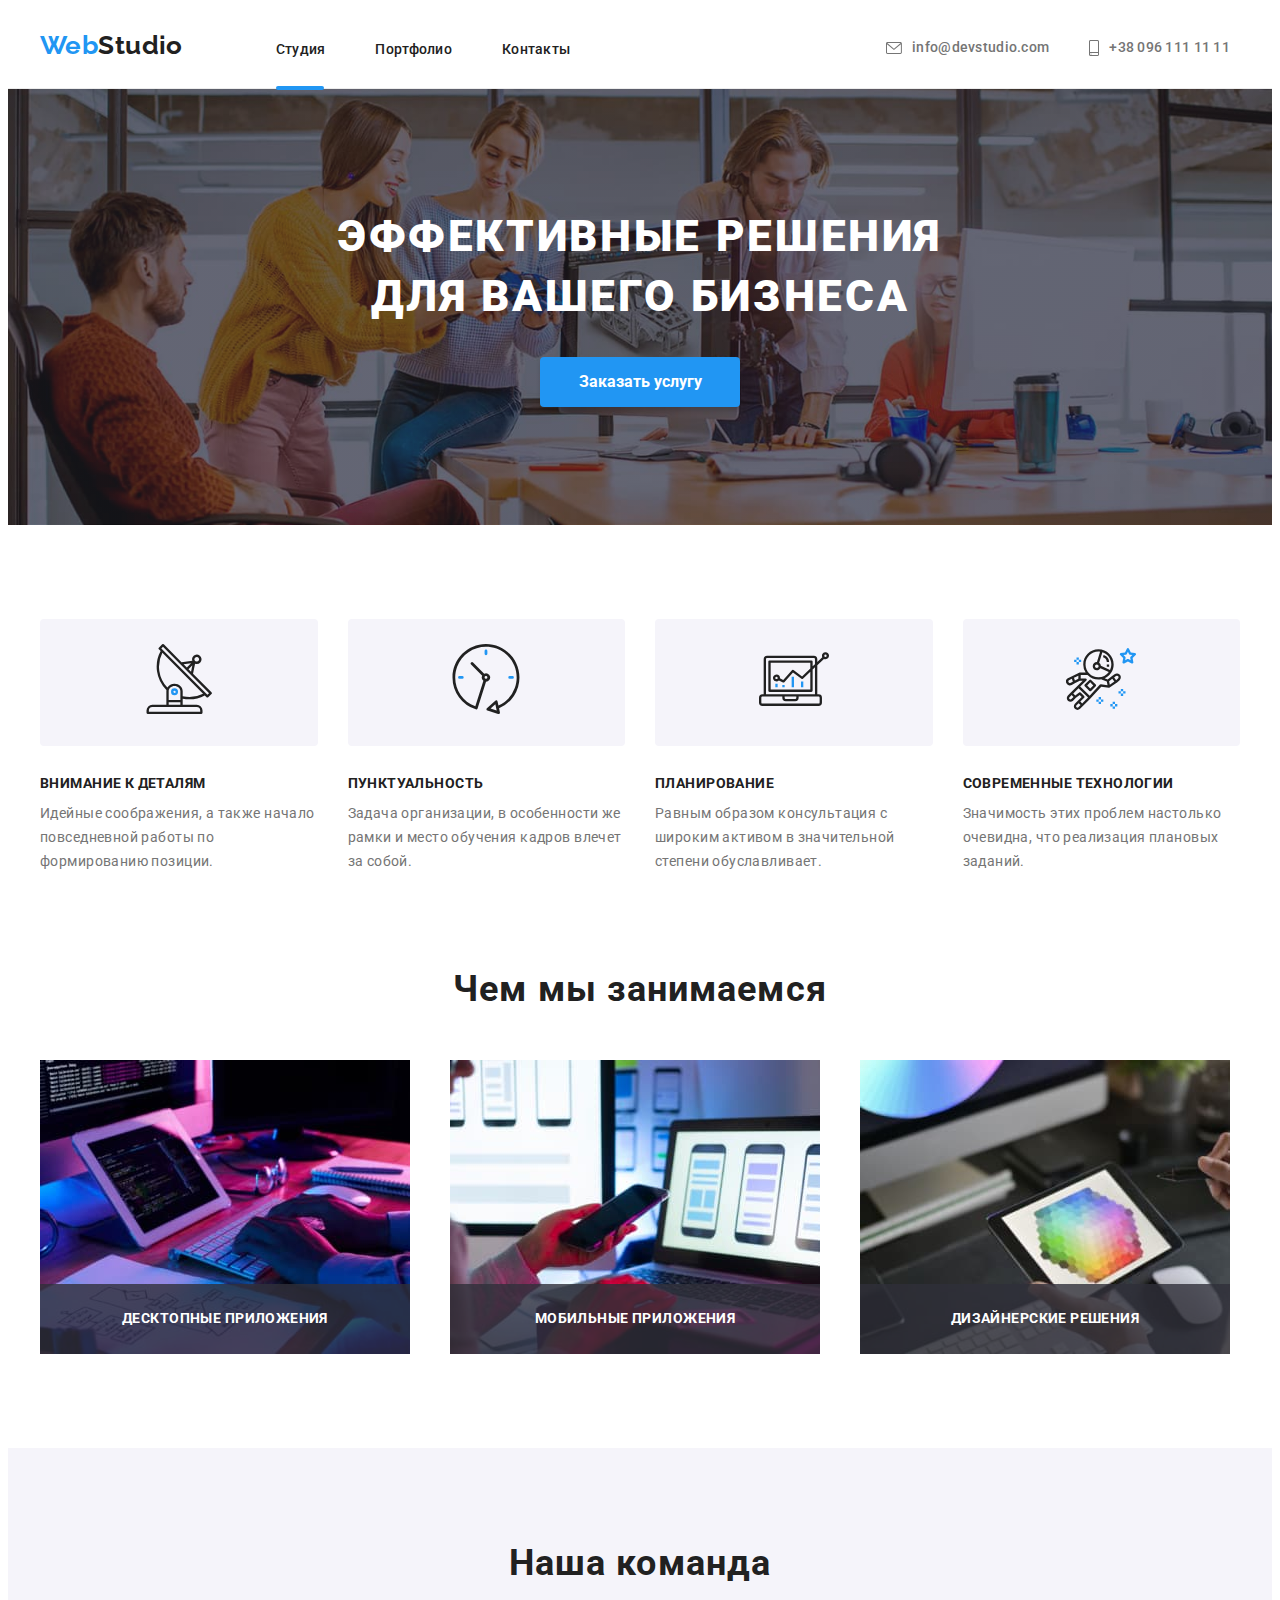
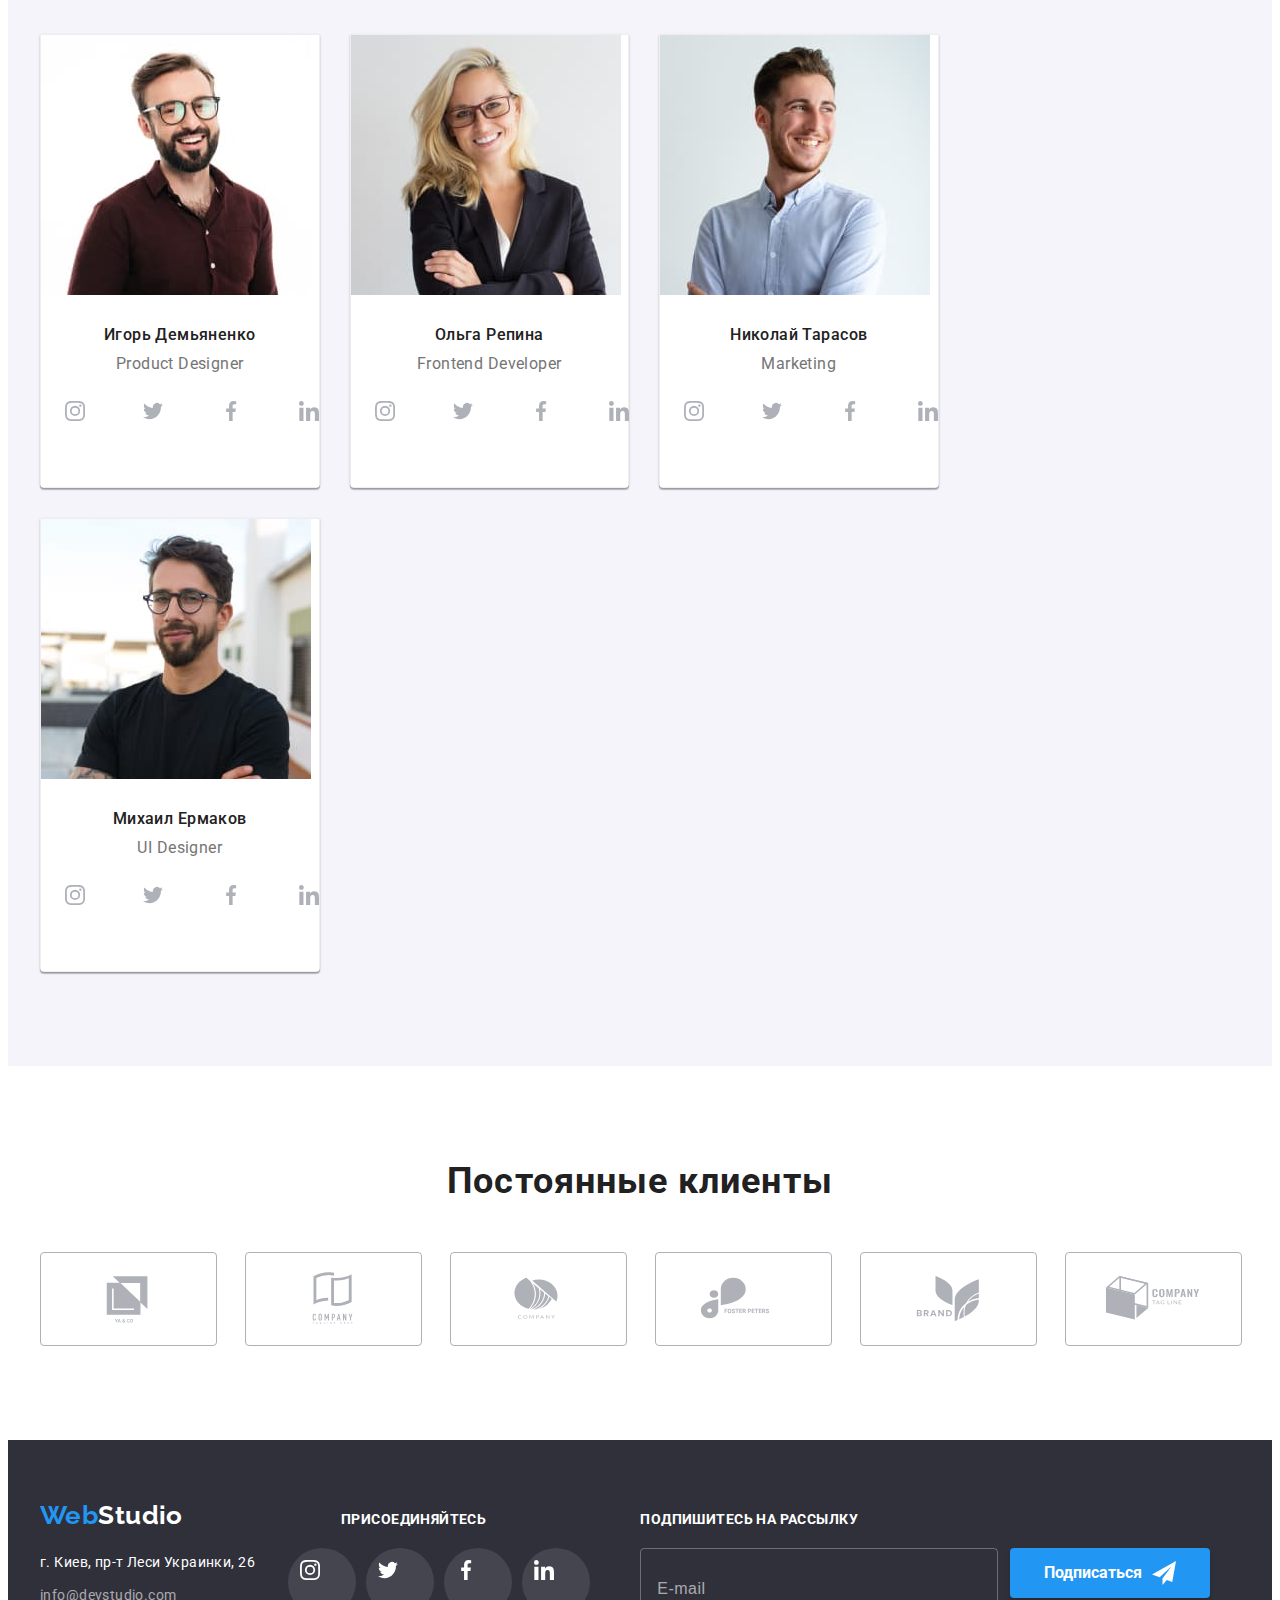
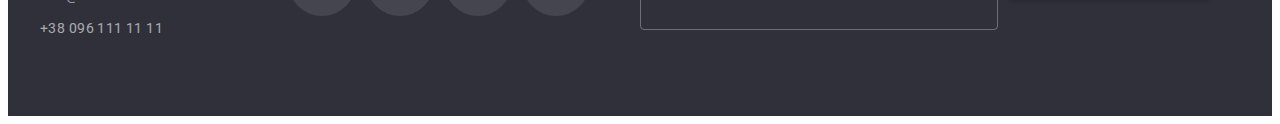
==== commit faaa1bd1: "add adaptive layout" ====
--- a/index.html
+++ b/index.html
@@ -56,7 +56,7 @@
                 </ul>
             </div>
         <button type="button" class="menu-open-btn">
-            <svg class="" width="40" height="40">
+            <svg class="menu-open_icon" width="40" height="40">
                 <use href="./images/icons.svg#icon-menu_40px"></use>
             </svg>
         </button>
@@ -187,21 +187,27 @@
                 <ul class="classes__list list">
                     <li class="classes__img">
                         <div class="items-thumb">
-                            <img src="./images/box1.jpg" alt="человек набирает програмный код" width="370"
+                            <img 
+                            srcset="./images/box1.jpg 1x, ./images/box-1-2x.jpg 2x"
+                            src="./images/box1.jpg" alt="человек набирает програмный код" width="370"
                                 height="294" />
                             <p class="classes__text">Десктопные приложения</p>
                         </div>
                     </li>
                     <li class="classes__img">
                         <div class="items-thumb">
-                            <img src="./images/box2.jpg" alt="конструкторы мобильных приложений" width="370"
+                            <img
+                            srcset="./images/box2.jpg 1x, ./images/box-2-2x.jpg 2x"
+                             src="./images/box2.jpg" alt="конструкторы мобильных приложений" width="370"
                                 height="294" />
                             <p class="classes__text">Мобильные приложения</p>
                         </div>
                     </li>
                     <li class="classes__img">
                         <div class="items-thumb">
-                            <img src="./images/box3.jpg" alt="планшет с цветовой круговой гаммой" width="370"
+                            <img
+                            srcset="./images/box3.jpg 1x, ./images/box-3-2x.jpg 2x"
+                             src="./images/box3.jpg" alt="планшет с цветовой круговой гаммой" width="370"
                                 height="294" />
                             <p class="classes__text">Дизайнерские решения</p>
                         </div>
@@ -217,8 +223,13 @@
                 <h2 class="section-title section-title--team">Наша команда</h2>
                 <ul class="team__list list">
                     <li class="team__item">
-                        <img class="team__photo" src="./images/img.jpg" alt="фото Игоря Демьяненко" width="270"
-                            height="260" />
+                        <picture>
+                            <source srcset="./images/img.jpg 1x, ./images/img2x.jpg 2x" media="(min-width:1200px)"/>
+                            <source srcset="./images/img-tab.jpg 1x, ./images/img-tab2x.jpg 2x" media="(min-width:768px)" />
+                            <source srcset="./images/img-mob.jpg 1x, ./images/img-mob2x.jpg 2x" media="(min-width:320px)" />
+                            <img class="team__photo" src="./images/img.jpg" alt="фото Игоря Демьяненко" />
+                        </picture>
+                        
                         <div class="team__desc">
                             <h3 class="team__name">Игорь Демьяненко</h3>
                             <p lang="eng" class="team__profession">Product Designer</p>
@@ -256,8 +267,13 @@
                         </div>
                     </li>
                     <li class="team__item">
-                        <img class="team__photo" src="./images/img-1.jpg" alt="фото Ольги Репеной" width="270"
-                            height="260" />
+                        <picture>
+                            <source srcset="./images/img-1.jpg 1x, ./images/img-1-2x.jpg 2x" media="(min-width:1200px)"/>
+                            <source srcset="./images/img-1-tab.jpg 1x, ./images/img-1-tab2x.jpg 2x" media="(min-width:768px)" />
+                            <source srcset="./images/img-1-mob.jpg 1x, ./images/img-1-mob2x.jpg 2x" media="(min-width:320px)" />
+                            <img class="team__photo" src="./images/img-1.jpg" alt="фото Ольги Репеной" />
+                        </picture>
+                        
                         <div class="team__desc">
                             <h3 class="team__name">Ольга Репина</h3>
                             <p lang="eng" class="team__profession">Frontend Developer</p>
@@ -295,8 +311,13 @@
                         </div>
                     </li>
                     <li class="team__item">
-                        <img class="team__photo" src="./images/img-2.jpg" alt="фото Николая Тарасова" width="270"
-                            height="260" />
+                        <picture>
+                            <source srcset="./images/img-2.jpg 1x, ./images/img-2-2x.jpg 2x" media="(min-width:1200px)" />
+                            <source srcset="./images/img-2-tab.jpg 1x, ./images/img-2-tab2x.jpg 2x" media="(min-width:768px)" />
+                            <source srcset="./images/img-2-mob.jpg 1x, ./images/img-2-mob2x.jpg 2x" media="(min-width:320px)" />
+                            <img class="team__photo" src="./images/img-2.jpg" alt="фото Николая Тарасова" />
+                        </picture>
+                        
                         <div class="team__desc">
                             <h3 class="team__name">Николай Тарасов</h3>
                             <p lang="eng" class="team__profession">Marketing</p>
@@ -334,8 +355,13 @@
                         </div>
                     </li>
                     <li class="team__item">
-                        <img class="team__photo" src="./images/img-3.jpg" alt="фото Михаила Ермакова" width="270"
-                            height="260" />
+                        <picture>
+                            <source srcset="./images/img-3.jpg 1x, ./images/img-3-2x.jpg 2x" media="(min-width:1200px)" />
+                            <source srcset="./images/img-3-tab.jpg 1x, ./images/img-3-tab2x.jpg 2x" media="(min-width:768px)" />
+                            <source srcset="./images/img-3-mob.jpg 1x, ./images/img-3-mob2x.jpg 2x" media="(min-width:320px)" />
+                            <img class="team__photo" src="./images/img-3.jpg" alt="фото Михаила Ермакова" />
+                        </picture>
+                        
                         <div class="team__desc">
                             <h3 class="team__name">Михаил Ермаков</h3>
                             <p lang="eng" class="team__profession"> UI Designer </p>
--- a/css/main.min.css
+++ b/css/main.min.css
@@ -1,2 +1,2 @@
-:root{--primary-tex-color: #212121;--title-text-color: #757575;--accent-color: #2196f3;--title-background-color: #ffffff;--botton-background-color: #f5f4fa;--fuuter-background-color: #2f303a;--prymary-background-color: #e5e5e5}.visually-hidden{position:absolute;white-space:nowrap;width:1px;height:1px;overflow:hidden;border:0;padding:0;clip:rect(0 0 0 0);clip-path:inset(50%);margin:-1px}body{color:var(--title-text-color);background-color:var(--primary-background-color);font-family:Roboto, sans-serif;font-size:14px;line-height:1.7;letter-spacing:0.03em}.list{list-style:none}.link{text-decoration:none}.is-hidden{opacity:0;pointer-events:none;visibility:hidden}p,h1,h2,h3,h4,h5,h6{margin:0}ul{margin:0;padding-left:0}img{display:block;max-width:100%;height:auto}.container{width:100%;padding:0 15px 0 15px;margin:0 auto}@media screen and (min-width: 480px){.container{width:480px}}@media screen and (min-width: 768px){.container{width:768px}}@media screen and (min-width: 1200px){.container{width:1200px}}.btn{min-width:200px;height:50px;font-family:inherit;color:var(--title-background-color);background-color:var(--accent-color);box-shadow:0px 4px 4px rgba(0,0,0,0.15);font-weight:700;font-size:16px;line-height:1.88;border:none;border-radius:4px;cursor:pointer}.section-title{color:var(--primary-tex-color);font-size:36px;line-height:1.17;text-align:center;letter-spacing:0.03em}.logo{padding:16px auto;display:inline-flex;color:var(--primary-tex-color);font-family:Raleway, sans-serif;font-weight:700;font-size:24px;line-height:1.17}@media screen and (min-width: 1200px){.logo{display:flex;color:#000000;font-size:26px;line-height:1.2;padding:24px 0;margin-right:93px}}.logo__accent{color:var(--accent-color)}.media{display:inline-flex;margin-right:-10px;justify-content:center;align-items:center}.media__icon{width:20px;height:20px}.media__link{display:block;padding:12px 12px;width:44px;height:44px;color:#afb1b8;transition:color 250ms cubic-bezier(0.4, 0, 0.2, 1),background-color 250ms cubic-bezier(0.4, 0, 0.2, 1),border-radius 250ms cubic-bezier(0.4, 0, 0.2, 1)}.media__link:hover,.media__link:focus{background-color:var(--accent-color);color:var(--title-background-color);border-radius:50%}.media__icon{fill:currentColor}.media__item{margin-right:10px}.modal{position:absolute;top:50%;left:50%;transform:translate(-50%, -50%);max-width:450px;padding:40px;background-color:#ffffff;box-shadow:0px 1px 3px rgba(0,0,0,0.12),0px 1px 1px rgba(0,0,0,0.14),0px 2px 1px rgba(0,0,0,0.2);border-radius:4px;line-height:1.44;transition:transform 400ms cubic-bezier(0.39, 1.03, 0.82, 0.08)}.modal__title{margin-bottom:12px;font-weight:700;font-size:20px;line-height:1.15;text-align:center;letter-spacing:0.03em;color:#212121}.backdrop{position:fixed;top:0;left:0;width:100vw;height:100vh;background-color:rgba(0,0,0,0.2);transition:opacity 500ms, visibility 500ms}.close-button{display:flex;top:8px;right:8px;position:absolute;width:30px;height:30px;align-items:center;justify-content:center;border:1px solid rgba(0,0,0,0.1);border-radius:50%;cursor:pointer;color:#000000;background:#ffffff;font-weight:700;font-size:18px;line-height:1.44;transition:fill 250ms cubic-bezier(0.39, 1.03, 0.82, 0.08)}.close-button:focus,.close-button:hover{fill:var(--accent-color)}.modal__form{width:370px;margin-left:auto;margin-right:auto}.modal__comment{resize:none;padding:12px 16px;border:1px solid rgba(33,33,33,0.2);border-radius:4px;transition:border-color 250ms cubic-bezier(0.4, 0, 0.2, 1)}.modal__order:focus-within>.modal__comment{border-color:#2196f3}.modal__text{padding:11px 0 11px 42px;height:40px;line-height:1.2;border:1px solid rgba(33,33,33,0.2);border-radius:4px;transition:border-color 250ms cubic-bezier(0.4, 0, 0.2, 1)}.modal__text::placeholder{color:rgba(117,117,117,0.5)}.modal__order:focus-within>.modal__text{border-color:#2196f3}.modal__order{position:relative;display:flex;flex-direction:column;font-size:12px;color:#757575}.modal__order:not(:last-child){margin-bottom:10px}.modal__order .btn--form{width:40px;margin:0 auto}.modal__headline{margin-bottom:4px}.modal__icon{position:absolute;top:50%;left:12px;display:inline-flex;width:18px;height:18px;transition:fill 250ms cubic-bezier(0.4, 0, 0.2, 1)}.modal__order:focus-within>.modal__icon{fill:#2196f3}.agreement{display:flex;margin-top:10px;margin-bottom:30px}.agreement__check{display:flex;flex-wrap:wrap;align-items:center;font-size:12px}.agreement__contract{color:var(--accent-color)}.agreement__icon{display:flex;width:16px;height:15px;margin-right:8px;border:2px solid #212121;border-radius:4px}.agreement__checkbox:checked+.agreement__icon{background-color:var(--accent-color);border-color:var(--accent-color);background-image:url(../images/icon-check.svg);background-size:contain;background-origin:border-box;background-position:50% 50%}.menu-close-btn{background-color:transparent;border:none;cursor:pointer;margin-left:auto;display:block;padding:11px;margin-bottom:8.33px}.mob-menu{display:flex;position:fixed;z-index:2;top:0;left:0;background:#FFFFFF;box-shadow:0px 4px 8px rgba(0,0,0,0.04),0px 2px 4px rgba(0,0,0,0.08),0px 1px 3px rgba(0,0,0,0.16);width:100vw;height:100vh}.mob-menu .container{display:flex;flex-direction:column;justify-content:space-between;padding:10px 15px 48px 40px;height:100%}.mob-menu__list{display:block;font-weight:500;font-size:40px;line-height:47px;letter-spacing:0.02em}.mob-menu__item:not(:last-child),.mob-menu-contact__item:not(:last-child){margin-bottom:32px}.link{color:#212121}.mob-menu__current{color:var(--accent-color)}.mob-menu-contact__list{display:block;padding-bottom:64px}.mob-menu__tel{font-weight:500;font-size:34px;line-height:1.18;letter-spacing:0.02em;color:var(--accent-color)}.mob-menu__tel:not(:last-child){margin-bottom:32px}.mob-menu__mail{font-weight:500;font-size:24px;line-height:1.17;letter-spacing:0.02em;color:#757575}.mob-menu-media{display:flex}.mob-menu-media__link{font-weight:500;font-size:18px;line-height:1.22;letter-spacing:0.02em;color:#2196F3}.mob-menu-media__link span{width:22px;height:0px;margin-left:10px;margin-right:10px;border:1px solid rgba(33,33,33,0.2);transform:rotate(90deg)}.header{height:60px;border-bottom:1px solid #ececec}@media screen and (min-width: 768px){.header{display:flex;height:80px;background-color:var(--title-background-color);font-weight:500;font-size:14px;line-height:1.14;border-bottom:1px solid #ececec}}@media screen and (min-width: 768px){.header__wrap{display:flex;justify-content:space-between;align-items:center}}@media screen and (min-width: 768px) and (min-width: 1200px){.header__wrap{justify-content:center}}@media screen and (min-width: 768px){.nav{display:flex;align-items:baseline}}@media screen and (min-width: 768px){.nav__list{display:flex;align-items:center;text-align:center;margin-left:88px}}@media screen and (min-width: 768px) and (min-width: 1200px){.nav__list{margin-left:auto}}@media screen and (min-width: 768px) and (min-width: 768px){.nav__list .link.current{color:var(--accent-color)}}@media screen and (min-width: 768px){.nav__list .link{display:flex;position:relative;padding:32px 0;color:var(--primary-tex-color);letter-spacing:0.02em;transition:color 250ms cubic-bezier(0.4, 0, 0.2, 1)}}@media screen and (min-width: 768px){.nav__list .link:hover,.nav__list .link:focus{color:var(--accent-color)}}@media screen and (min-width: 768px){.nav__item:not(:last-child){margin-right:50px}}@media screen and (min-width: 768px){.nav__current::after{content:"";position:absolute;bottom:0;width:48px;height:4px;background:#2196f3;border-radius:2px}}@media screen and (min-width: 768px){.nav__curret--portfolio::after{content:"";width:78px}}@media screen and (min-width: 768px){.contact{display:flex}}@media screen and (min-width: 768px) and (min-width: 1200px){.contact{margin-left:auto}}@media screen and (min-width: 768px){.contact__list{display:block;padding:21px 0;align-items:center}}@media screen and (min-width: 768px) and (min-width: 1200px){.contact__list{display:flex}}@media screen and (min-width: 768px){.contact__list .link{color:var(--title-text-color);font-size:12px;line-height:1.17;letter-spacing:0.02em;transition:color 250ms cubic-bezier(0.4, 0, 0.2, 1)}.contact__list .link:hover,.contact__list .link:focus{color:var(--accent-color)}}@media screen and (min-width: 1200px){.contact__list .link{display:flex;padding:32px 0;align-items:center;font-size:14px;line-height:1.14}}@media screen and (min-width: 768px){.contact__item{display:flex}.contact__item:not(:last-child){margin-bottom:10px}}@media screen and (min-width: 768px) and (min-width: 1200px){.contact__item{padding-right:10px;align-items:center;justify-content:center}.contact__item:not(:last-child){margin-right:30px;margin-bottom:0}}@media screen and (min-width: 768px){.contact__item .link{display:flex;align-items:center}}@media screen and (min-width: 768px){.contact__icon{fill:currentColor;margin-right:8px;align-items:center}}@media screen and (min-width: 1200px){.contact__icon{margin-right:10px;align-items:center}}@media screen and (max-width: 767px){.nav__list{display:none}.contact{display:none}}.menu-open-btn{background-color:transparent;border:none;display:flex;margin-left:auto;align-items:center;color:#212121;cursor:pointer}@media screen and (min-width: 768px){.menu-open-btn{display:none}}.header__wrap{display:flex;align-items:center;height:100%}.hero{max-width:1600px;margin-bottom:60px;margin:0 auto;padding:118px 0;text-align:center;color:var(--title-background-color);background-color:var(--fuuter-background-color);background-image:linear-gradient(to right, rgba(47,48,58,0.4), rgba(47,48,58,0.4)),url(../images/fon-geroy.jpg);background-repeat:no-repeat;background-position:center;background-size:cover}.hero__title{margin-bottom:30px;font-weight:900;font-size:26px;line-height:1.62;letter-spacing:0.06em;text-transform:uppercase}@media screen and (min-width: 1200px){.hero__title{font-size:44px;line-height:1.36}}.hero__wrap{max-width:360px;margin:0 auto}@media screen and (min-width: 1200px){.hero__wrap{max-width:696px}}.features{padding-top:60px;padding-bottom:60px}@media screen and (min-width: 1200px){.features{padding-top:94px;padding-bottom:94px}}.features__list{margin-bottom:-30px}@media screen and (min-width: 768px){.features__list{display:flex;flex-wrap:wrap;margin-right:-30px}}.features__item{text-align:center;margin-bottom:30px}@media screen and (min-width: 768px){.features__item{width:calc(100% / 2 - 30px);margin-right:30px}}@media screen and (min-width: 1200px){.features__item{width:calc(100% / 4 - 30px)}}.features__img{border-radius:4px;background:var(--botton-background-color);margin-bottom:30px;padding:25px 100px}.features__icon{height:70px;width:70px}.features__title{margin-bottom:10px;color:var(--primary-tex-color);font-weight:700;font-size:14px;line-height:1.14;text-transform:uppercase}@media screen and (min-width: 768px){.features__title{text-align:left}}.features__text{text-align:left}@media screen and (max-width: 1199px){.classes{display:none}}@media screen and (min-width: 1200px){.classes{padding-bottom:94px}}@media screen and (min-width: 1200px){.section-title--classes{margin-bottom:50px}}@media screen and (min-width: 1200px){.classes__list{display:flex;margin-right:-30px}}@media screen and (min-width: 1200px){.classes__img{width:calc(100% / 3 - 30px);margin-right:30px}}@media screen and (min-width: 1200px){.items-thumb{position:relative}}@media screen and (min-width: 1200px){.classes__text{display:flex;position:absolute;bottom:0;height:70px;min-width:370px;color:var(--title-background-color);background:rgba(47,48,58,0.8);font-weight:700;font-size:14px;line-height:1.14;text-align:center;letter-spacing:0.03em;text-transform:uppercase;justify-content:center;align-items:center}}.team{padding-top:60px;padding-bottom:60px;background-color:var(--botton-background-color);text-align:center;letter-spacing:0.03em}@media screen and (min-width: 1200px){.team{padding-top:94px;padding-bottom:94px;line-height:1.17}}.section-title--team{font-size:28px;margin-bottom:30px}@media screen and (min-width: 1200px){.section-title--team{font-size:36px;margin-bottom:50px}}.team__list{margin-bottom:-30px}@media screen and (min-width: 768px){.team__list{display:flex;flex-wrap:wrap;margin-right:-30px}}.team__item{box-shadow:0px 1px 3px rgba(0,0,0,0.12),0px 1px 1px rgba(0,0,0,0.14),0px 2px 1px rgba(0,0,0,0.2);border-radius:0px 0px 4px 4px;border:1px solid #eeeeee;font-size:16px;line-height:1.19;margin-bottom:30px}@media screen and (min-width: 768px){.team__item{width:calc(100% / 2 - 30px);margin-right:30px;background-color:var(--title-background-color)}}@media screen and (min-width: 768px) and (min-width: 1200px){.team__item{width:calc(100% / 4 - 30px)}}.team__desc{padding:30px 0;background:var(--title-background-color)}.team__name{margin-bottom:10px;color:var(--primary-tex-color);font-weight:500;font-size:16px;line-height:1.19}.team__profession{margin-bottom:16px}.customers{padding-top:60px;padding-bottom:60px;text-align:center}@media screen and (min-width: 1200px){.customers{padding-top:94px;padding-bottom:94px}}.section-title--customers{margin-bottom:30px;font-size:28px;line-height:1.18}@media screen and (min-width: 1200px){.section-title--customers{margin-bottom:50px;font-size:36px;line-height:1.17}}.customers__list{display:flex;flex-wrap:wrap;text-align:center;margin-left:-30px;margin-bottom:-30px}.customers__item{flex-basis:calc(100% / 2 - 30px);margin-left:30px;margin-bottom:30px}@media screen and (min-width: 768px){.customers__item{flex-basis:calc(100% / 3 - 30px)}}@media screen and (min-width: 1200px){.customers__item{flex-basis:calc(100% / 6 - 30px)}}.customers__icon{width:106px;height:60px;fill:currentColor}.customs__link{display:flex;height:92px;width:100%;align-items:center;justify-content:center;color:#afb1b8;border:none;border:1px solid #afb1b8;border-radius:4px;transition:color 250ms cubic-bezier(0.4, 0, 0.2, 1),border-color 250ms cubic-bezier(0.4, 0, 0.2, 1)}.customs__link:hover,.customs__link:focus{border-color:var(--accent-color);color:var(--accent-color)}.footer{text-align:center;background-color:var(--fuuter-background-color)}@media screen and (min-width: 1200px){.footer{text-align:start}}.footer__block{display:block;max-width:100%}@media screen and (min-width: 768px){.footer__block{display:flex;flex-wrap:wrap;align-content:center;justify-content:space-around;align-items:baseline}}@media screen and (min-width: 1200px){.footer__block{width:1200px;flex-wrap:nowrap;justify-content:flex-start}}.logo-footer{display:block;margin-bottom:20px;padding:60px 0 0 0;color:var(--title-background-color);font-family:Raleway, sans-serif;font-weight:700;font-size:24px;line-height:1.17}@media screen and (min-width: 1200px){.logo-footer{font-size:26px;line-height:1.2}}.addres{width:100%;padding-bottom:60px}@media screen and (min-width: 1200px){.addres{padding-right:70px}}.addres__link{color:var(--title-background-color);font-style:normal}.addres__contact{color:rgba(255,255,255,0.6)}.addres__item{display:block;font-style:normal}.addres__item:not(:last-child){margin-bottom:8px}@media screen and (min-width: 1200px){.addres__item:not(:last-child){margin-bottom:9px;width:231px}}.list .link{transition:color 250ms cubic-bezier(0.4, 0, 0.2, 1)}.list .link:hover,.list .link:focus{color:var(--accent-color)}.footer__title{width:100%;margin-bottom:20px;font-weight:700;color:var(--title-background-color);font-size:14px;line-height:1.14;letter-spacing:0.03em;text-transform:uppercase}@media screen and (min-width: 1200px){.footer__title{display:flex;margin-bottom:20px;margin-right:154px;padding-top:72px}}.media--footer{padding-bottom:60px;width:206px}@media screen and (min-width: 1200px){.media--footer{display:flex;padding-bottom:100px;margin-right:93px}}.media__link--footer{background-color:rgba(255,255,255,0.1);border-radius:50%;color:#ffffff;transition:color 250ms cubic-bezier(0.4, 0, 0.2, 1),background-color 250ms cubic-bezier(0.4, 0, 0.2, 1),border-radius 250ms cubic-bezier(0.4, 0, 0.2, 1)}.media__link--footer:hover,.media__link--footer:focus{background-color:var(--accent-color);color:var(--title-background-color);border-radius:50%}.form-newsletter{padding-bottom:53px}@media screen and (min-width: 768px){.form-newsletter{width:450px;flex-direction:column}}@media screen and (min-width: 768px) and (min-width: 1200px){.form-newsletter{display:flex;flex-direction:row;width:570px;margin-right:12px}}.form-newsletter .form-newsletter__input{width:100%;height:50px;margin-bottom:20px;padding:15px 0 15px 16px;border:1px solid rgba(255,255,255,0.3);background-color:transparent;border-radius:4px;color:#ffffff}.form-newsletter .form-newsletter__input::placeholder{font-size:16px;line-height:1.25;letter-spacing:0.03em;color:rgba(255,255,255,0.6)}@media screen and (min-width: 1200px){.wrap-mail{display:block}}@media screen and (min-width: 1200px){.form-newsletter__input{display:flex;width:100%;margin-right:12px;margin-bottom:0}}.btn__footer{display:inline-flex;align-items:center;justify-content:center}@media screen and (min-width: 1200px){.btn__footer{display:flex}}.btn__icon{width:24px;height:24px;margin-left:10px;align-items:baseline;fill:currentColor}.portfolio{padding-top:60px;padding-bottom:40px;text-align:center}@media screen and (min-width: 1200px){.portfolio{padding-bottom:94px;padding-top:94px}}.portfolio__button{padding:6px 22px;color:var(--primary-tex-color);font-family:Roboto, sans-serif;text-align:center;font-style:normal;font-weight:500;font-size:16px;line-height:1.62;cursor:pointer;border:none;border-radius:4px;letter-spacing:0.03em;transition:color 250ms cubic-bezier(0.4, 0, 0.2, 1),background-color 250ms cubic-bezier(0.4, 0, 0.2, 1),box-shadow 250ms cubic-bezier(0.4, 0, 0.2, 1)}.portfolio__button:hover,.portfolio__button:focus{color:var(--title-background-color);background-color:var(--accent-color);box-shadow:0px 3px 1px rgba(0,0,0,0.1),0px 1px 2px rgba(0,0,0,0.08),0px 2px 2px rgba(0,0,0,0.12)}.portfolio__button--current{color:var(--title-background-color);background-color:var(--accent-color);box-shadow:0px 3px 1px rgba(0,0,0,0.1),0px 1px 2px rgba(0,0,0,0.08),0px 2px 2px rgba(0,0,0,0.12)}.portfolio__nav{display:flex;flex-wrap:wrap;padding-bottom:50px;justify-content:flex-start;margin-bottom:-15px}@media screen and (min-width: 768px){.portfolio__nav{justify-content:center}}.portfolio__item{margin-bottom:15px}.portfolio__item:not(:last-child){margin-right:8px}.work{margin-bottom:-30px;font-size:16px;line-height:1.87}@media screen and (min-width: 768px){.work{margin-right:-30px;display:inline-flex;flex-wrap:wrap}}.work__item{margin-bottom:30px;box-sizing:border-box;border:1px solid #eeeeee;border-top:none;cursor:pointer;transition:border 250ms cubic-bezier(0.4, 0, 0.2, 1),box-shadow 250ms cubic-bezier(0.4, 0, 0.2, 1),transform 250ms cubic-bezier(0.4, 0, 0.2, 1)}.work__item:hover{border:1px solid #eeeeee;box-shadow:0px 1px 1px rgba(0,0,0,0.12),0px 4px 4px rgba(0,0,0,0.06),1px 4px 6px rgba(0,0,0,0.16)}@media screen and (min-width: 768px){.work__item{width:calc(100% / 2 - 30px);margin-right:30px}}@media screen and (min-width: 1200px){.work__item{width:calc(100% / 3 - 30px)}}.work__thumb{display:flex;position:relative;overflow:hidden}.work__uptext{position:absolute;top:0;left:0;height:100%;width:100%;padding:63px 24px;font-weight:400;font-size:18px;line-height:1.56;letter-spacing:0.03em;text-align:start;color:var(--title-background-color);background-color:rgba(33,150,243,0.9);transform:translatey(100%);transition:transform 250ms cubic-bezier(0.4, 0, 0.2, 1)}.work__item:hover .work__uptext{transform:translatey(0)}.work__desc{height:auto;padding:20px 24px;text-align:start}.work__type{margin-bottom:4px;color:var(--primary-tex-color);font-weight:700;font-size:18px;line-height:2;letter-spacing:0.06em}
+:root{--primary-tex-color: #212121;--title-text-color: #757575;--accent-color: #2196f3;--title-background-color: #ffffff;--botton-background-color: #f5f4fa;--fuuter-background-color: #2f303a;--prymary-background-color: #e5e5e5}.visually-hidden{position:absolute;white-space:nowrap;width:1px;height:1px;overflow:hidden;border:0;padding:0;clip:rect(0 0 0 0);clip-path:inset(50%);margin:-1px}body{color:var(--title-text-color);background-color:var(--primary-background-color);font-family:Roboto, sans-serif;font-size:14px;line-height:1.7;letter-spacing:0.03em}.list{list-style:none}.link{text-decoration:none}.is-hidden{opacity:0;pointer-events:none;visibility:hidden}p,h1,h2,h3,h4,h5,h6{margin:0}ul{margin:0;padding-left:0}img{display:block;max-width:100%;height:auto}.container{width:100%;padding:0 15px 0 15px;margin:0 auto}@media screen and (min-width: 480px){.container{width:480px}}@media screen and (min-width: 768px){.container{width:768px}}@media screen and (min-width: 1200px){.container{width:1200px}}.btn{min-width:200px;height:50px;font-family:inherit;color:var(--title-background-color);background-color:var(--accent-color);box-shadow:0px 4px 4px rgba(0,0,0,0.15);font-weight:700;font-size:16px;line-height:1.88;border:none;border-radius:4px;cursor:pointer}.section-title{color:var(--primary-tex-color);font-size:36px;line-height:1.17;text-align:center;letter-spacing:0.03em}.logo{padding:16px auto;display:inline-flex;color:var(--primary-tex-color);font-family:Raleway, sans-serif;font-weight:700;font-size:24px;line-height:1.17}@media screen and (min-width: 1200px){.logo{display:flex;color:#000000;font-size:26px;line-height:1.2;padding:24px 0;margin-right:93px}}.logo__accent{color:var(--accent-color)}.media{display:inline-flex;margin-right:-10px;justify-content:center;align-items:center}.media__icon{width:20px;height:20px}.media__link{display:block;padding:12px 12px;width:44px;height:44px;color:#afb1b8;transition:color 250ms cubic-bezier(0.4, 0, 0.2, 1),background-color 250ms cubic-bezier(0.4, 0, 0.2, 1),border-radius 250ms cubic-bezier(0.4, 0, 0.2, 1)}.media__link:hover,.media__link:focus{background-color:var(--accent-color);color:var(--title-background-color);border-radius:50%}.media__icon{fill:currentColor}.media__item{margin-right:10px}.modal{position:absolute;top:50%;left:50%;transform:translate(-50%, -50%);max-width:450px;padding:40px;background-color:#ffffff;box-shadow:0px 1px 3px rgba(0,0,0,0.12),0px 1px 1px rgba(0,0,0,0.14),0px 2px 1px rgba(0,0,0,0.2);border-radius:4px;line-height:1.44;transition:transform 400ms cubic-bezier(0.39, 1.03, 0.82, 0.08)}@media screen and (min-width: 1200px){.modal{max-width:528px}}.modal__title{margin-bottom:12px;font-weight:700;font-size:20px;line-height:1.15;text-align:center;letter-spacing:0.03em;color:#212121}.backdrop{position:fixed;top:0;left:0;width:100vw;height:100vh;background-color:rgba(0,0,0,0.2);transition:opacity 500ms, visibility 500ms}.close-button{display:flex;top:8px;right:8px;position:absolute;width:30px;height:30px;align-items:center;justify-content:center;border:1px solid rgba(0,0,0,0.1);border-radius:50%;cursor:pointer;color:#000000;background:#ffffff;font-weight:700;font-size:18px;line-height:1.44;transition:fill 250ms cubic-bezier(0.39, 1.03, 0.82, 0.08)}.close-button:focus,.close-button:hover{fill:var(--accent-color)}.modal__form{width:370px;margin-left:auto;margin-right:auto}@media screen and (min-width: 1200px){.modal__form{width:448px}}.modal__comment{resize:none;padding:12px 16px;border:1px solid rgba(33,33,33,0.2);border-radius:4px;transition:border-color 250ms cubic-bezier(0.4, 0, 0.2, 1)}.modal__order:focus-within>.modal__comment{border-color:#2196f3}.modal__text{padding:11px 0 11px 42px;height:40px;line-height:1.2;border:1px solid rgba(33,33,33,0.2);border-radius:4px;transition:border-color 250ms cubic-bezier(0.4, 0, 0.2, 1)}.modal__text::placeholder{color:rgba(117,117,117,0.5)}.modal__order:focus-within>.modal__text{border-color:#2196f3}.modal__order{position:relative;display:flex;flex-direction:column;font-size:12px;color:#757575}.modal__order:not(:last-child){margin-bottom:10px}.modal__order .btn--form{width:40px;margin:0 auto}.modal__headline{margin-bottom:4px}.modal__icon{position:absolute;top:50%;left:12px;display:inline-flex;width:18px;height:18px;transition:fill 250ms cubic-bezier(0.4, 0, 0.2, 1)}.modal__order:focus-within>.modal__icon{fill:#2196f3}.agreement{display:flex;margin-top:10px;margin-bottom:30px}@media screen and (min-width: 1200px){.agreement{justify-content:center;align-items:center}}.agreement__check{display:flex;flex-wrap:wrap;align-items:center;font-size:12px}@media screen and (min-width: 1200px){.agreement__check{margin-left:8px;font-size:14px}}.agreement__contract{color:var(--accent-color)}.agreement__icon{display:flex;width:16px;height:15px;margin-right:8px;border:2px solid #212121;border-radius:4px}@media screen and (min-width: 1200px){.agreement__icon{margin-right:8.38px}}.agreement__checkbox:checked+.agreement__icon{background-color:var(--accent-color);border-color:var(--accent-color);background-image:url(../images/icon-check.svg);background-size:contain;background-origin:border-box;background-position:50% 50%}.menu-close-btn{background-color:transparent;border:none;cursor:pointer;margin-left:auto;display:block;padding:11px;margin-bottom:8.33px;color:#212121}.menu-close-btn:hover,.menu-close-btn:focus{color:var(--accent-color)}.menu-close__icon{fill:currentColor}.mob-menu{display:flex;position:fixed;z-index:2;top:0;left:0;background:#FFFFFF;color:#212121;box-shadow:0px 4px 8px rgba(0,0,0,0.04),0px 2px 4px rgba(0,0,0,0.08),0px 1px 3px rgba(0,0,0,0.16);width:100vw;height:100vh}.mob-menu .container{display:flex;flex-direction:column;justify-content:space-between;padding:10px 15px 48px 40px;height:100%}.mob-menu__list{display:block;font-weight:500;font-size:40px;line-height:47px;letter-spacing:0.02em}.mob-menu__item:not(:last-child),.mob-menu-contact__item:not(:last-child){margin-bottom:32px}.link{color:#212121}.mob-menu__current{color:var(--accent-color)}.mob-menu-contact__list{display:block;padding-bottom:64px}.mob-menu__tel{font-weight:500;font-size:34px;line-height:1.18;letter-spacing:0.02em;color:var(--accent-color)}.mob-menu__tel:not(:last-child){margin-bottom:32px}.mob-menu__mail{font-weight:500;font-size:24px;line-height:1.17;letter-spacing:0.02em;color:#757575}.mob-menu-media{display:flex}.mob-menu-media__link{font-weight:500;font-size:18px;line-height:1.22;letter-spacing:0.02em;color:#2196F3}.mob-menu-media__link span{width:22px;height:0px;margin-left:10px;margin-right:10px;border:1px solid rgba(33,33,33,0.2);transform:rotate(90deg)}.header{height:60px;border-bottom:1px solid #ececec}@media screen and (min-width: 768px){.header{display:flex;height:80px;background-color:var(--title-background-color);font-weight:500;font-size:14px;line-height:1.14;border-bottom:1px solid #ececec}}@media screen and (min-width: 768px){.header__wrap{display:flex;justify-content:space-between;align-items:center}}@media screen and (min-width: 768px) and (min-width: 1200px){.header__wrap{justify-content:center}}@media screen and (min-width: 768px){.nav{display:flex;align-items:baseline}}@media screen and (min-width: 768px){.nav__list{display:flex;align-items:center;text-align:center;margin-left:88px}}@media screen and (min-width: 768px) and (min-width: 1200px){.nav__list{margin-left:auto}}@media screen and (min-width: 768px) and (min-width: 768px){.nav__list .link.current{color:var(--accent-color)}}@media screen and (min-width: 768px){.nav__list .link{display:flex;position:relative;padding:32px 0;color:var(--primary-tex-color);letter-spacing:0.02em;transition:color 250ms cubic-bezier(0.4, 0, 0.2, 1)}}@media screen and (min-width: 768px){.nav__list .link:hover,.nav__list .link:focus{color:var(--accent-color)}}@media screen and (min-width: 768px){.nav__item:not(:last-child){margin-right:50px}}@media screen and (min-width: 768px){.nav__current::after{content:"";position:absolute;bottom:0;width:48px;height:4px;background:#2196f3;border-radius:2px}}@media screen and (min-width: 768px){.nav__curret--portfolio::after{content:"";width:78px}}@media screen and (min-width: 768px){.contact{display:flex}}@media screen and (min-width: 768px) and (min-width: 1200px){.contact{margin-left:auto}}@media screen and (min-width: 768px){.contact__list{display:block;padding:21px 0;align-items:center}}@media screen and (min-width: 768px) and (min-width: 1200px){.contact__list{display:flex}}@media screen and (min-width: 768px){.contact__list .link{color:var(--title-text-color);font-size:12px;line-height:1.17;letter-spacing:0.02em;transition:color 250ms cubic-bezier(0.4, 0, 0.2, 1)}.contact__list .link:hover,.contact__list .link:focus{color:var(--accent-color)}}@media screen and (min-width: 1200px){.contact__list .link{display:flex;padding:32px 0;align-items:center;font-size:14px;line-height:1.14}}@media screen and (min-width: 768px){.contact__item{display:flex}.contact__item:not(:last-child){margin-bottom:10px}}@media screen and (min-width: 768px) and (min-width: 1200px){.contact__item{padding-right:10px;align-items:center;justify-content:center}.contact__item:not(:last-child){margin-right:30px;margin-bottom:0}}@media screen and (min-width: 768px){.contact__item .link{display:flex;align-items:center}}@media screen and (min-width: 768px){.contact__icon{fill:currentColor;margin-right:8px;align-items:center}}@media screen and (min-width: 1200px){.contact__icon{margin-right:10px;align-items:center}}@media screen and (max-width: 767px){.nav__list{display:none}.contact{display:none}}.menu-open-btn{background-color:transparent;border:none;display:flex;margin-left:auto;align-items:center;color:#212121;cursor:pointer}.menu-open-btn:hover,.menu-open-btn:focus{color:var(--accent-color)}@media screen and (min-width: 768px){.menu-open-btn{display:none}}.menu-open_icon{fill:currentColor}.header__wrap{display:flex;align-items:center;height:100%}.hero{max-width:1600px;margin-bottom:60px;margin:0 auto;padding:118px 0;text-align:center;color:var(--title-background-color);background-color:var(--fuuter-background-color);background-image:linear-gradient(to right, rgba(47,48,58,0.4), rgba(47,48,58,0.4)),url(../images/fon-geroy-mob.jpg);background-repeat:no-repeat;background-position:center;background-size:cover}@media (min-device-pixel-ratio: 2), (min-resolution: 192dpi), (min-resolution: 2dppx){.hero{background-image:linear-gradient(to right, rgba(47,48,58,0.4), rgba(47,48,58,0.4)),url(../images/fon-geroy-mob2x.jpg)}}@media screen and (min-width: 768px){.hero{background-image:linear-gradient(to right, rgba(47,48,58,0.4), rgba(47,48,58,0.4)),url(../images/fon-geroy-tablet.jpg)}}@media screen and (min-width: 768px) and (min-device-pixel-ratio: 2), screen and (min-width: 768px) and (min-resolution: 192dpi), screen and (min-width: 768px) and (min-resolution: 2dppx){.hero{background-image:linear-gradient(to right, rgba(47,48,58,0.4), rgba(47,48,58,0.4)),url(../images/fon-geroy-tablet2x.jpg)}}@media screen and (min-width: 1200px){.hero{background-image:linear-gradient(to right, rgba(47,48,58,0.4), rgba(47,48,58,0.4)),url(../images/fon-geroy.jpg)}}@media screen and (min-width: 1200px) and (min-device-pixel-ratio: 2), screen and (min-width: 1200px) and (min-resolution: 192dpi), screen and (min-width: 1200px) and (min-resolution: 2dppx){.hero{background-image:linear-gradient(to right, rgba(47,48,58,0.4), rgba(47,48,58,0.4)),url(../images/fon-geroy2x.jpg)}}.hero__title{margin-bottom:30px;font-weight:900;font-size:26px;line-height:1.62;letter-spacing:0.06em;text-transform:uppercase}@media screen and (min-width: 1200px){.hero__title{font-size:44px;line-height:1.36}}.hero__wrap{max-width:360px;margin:0 auto}@media screen and (min-width: 1200px){.hero__wrap{max-width:696px}}.features{padding-top:60px;padding-bottom:60px}@media screen and (min-width: 1200px){.features{padding-top:94px;padding-bottom:94px}}.features__list{margin-bottom:-30px}@media screen and (min-width: 768px){.features__list{display:flex;flex-wrap:wrap;margin-right:-30px}}.features__item{text-align:center;margin-bottom:30px}@media screen and (min-width: 768px){.features__item{width:calc(100% / 2 - 30px);margin-right:30px}}@media screen and (min-width: 1200px){.features__item{width:calc(100% / 4 - 30px)}}.features__img{border-radius:4px;background:var(--botton-background-color);margin-bottom:30px;padding:25px 100px}.features__icon{height:70px;width:70px}.features__title{margin-bottom:10px;color:var(--primary-tex-color);font-weight:700;font-size:14px;line-height:1.14;text-transform:uppercase}@media screen and (min-width: 768px){.features__title{text-align:left}}.features__text{text-align:left}@media screen and (max-width: 1199px){.classes{display:none}}@media screen and (min-width: 1200px){.classes{padding-bottom:94px}}@media screen and (min-width: 1200px){.section-title--classes{margin-bottom:50px}}@media screen and (min-width: 1200px){.classes__list{display:flex;margin-right:-30px}}@media screen and (min-width: 1200px){.classes__img{width:calc(100% / 3 - 30px);margin-right:30px}}@media screen and (min-width: 1200px){.items-thumb{position:relative}}@media screen and (min-width: 1200px){.classes__text{display:flex;position:absolute;bottom:0;height:70px;min-width:370px;color:var(--title-background-color);background:rgba(47,48,58,0.8);font-weight:700;font-size:14px;line-height:1.14;text-align:center;letter-spacing:0.03em;text-transform:uppercase;justify-content:center;align-items:center}}.team{padding-top:60px;padding-bottom:60px;background-color:var(--botton-background-color);text-align:center;letter-spacing:0.03em}@media screen and (min-width: 1200px){.team{padding-top:94px;padding-bottom:94px;line-height:1.17}}.section-title--team{font-size:28px;margin-bottom:30px}@media screen and (min-width: 1200px){.section-title--team{font-size:36px;margin-bottom:50px}}.team__list{margin-bottom:-30px}@media screen and (min-width: 768px){.team__list{display:flex;flex-wrap:wrap;margin-right:-30px}}.team__item{box-shadow:0px 1px 3px rgba(0,0,0,0.12),0px 1px 1px rgba(0,0,0,0.14),0px 2px 1px rgba(0,0,0,0.2);border-radius:0px 0px 4px 4px;border:1px solid #eeeeee;font-size:16px;line-height:1.19;margin-bottom:30px}@media screen and (min-width: 768px){.team__item{width:calc(100% / 2 - 30px);margin-right:30px;background-color:var(--title-background-color)}}@media screen and (min-width: 768px) and (min-width: 1200px){.team__item{width:calc(100% / 4 - 30px)}}.team__desc{padding:30px 0;background:var(--title-background-color)}.team__name{margin-bottom:10px;color:var(--primary-tex-color);font-weight:500;font-size:16px;line-height:1.19}.team__profession{margin-bottom:16px}.customers{padding-top:60px;padding-bottom:60px;text-align:center}@media screen and (min-width: 1200px){.customers{padding-top:94px;padding-bottom:94px}}.section-title--customers{margin-bottom:30px;font-size:28px;line-height:1.18}@media screen and (min-width: 1200px){.section-title--customers{margin-bottom:50px;font-size:36px;line-height:1.17}}.customers__list{display:flex;flex-wrap:wrap;text-align:center;margin-left:-30px;margin-bottom:-30px}.customers__item{flex-basis:calc(100% / 2 - 30px);margin-left:30px;margin-bottom:30px}@media screen and (min-width: 768px){.customers__item{flex-basis:calc(100% / 3 - 30px)}}@media screen and (min-width: 1200px){.customers__item{flex-basis:calc(100% / 6 - 30px)}}.customers__icon{width:106px;height:60px;fill:currentColor}.customs__link{display:flex;height:92px;width:100%;align-items:center;justify-content:center;color:#afb1b8;border:none;border:1px solid #afb1b8;border-radius:4px;transition:color 250ms cubic-bezier(0.4, 0, 0.2, 1),border-color 250ms cubic-bezier(0.4, 0, 0.2, 1)}.customs__link:hover,.customs__link:focus{border-color:var(--accent-color);color:var(--accent-color)}.footer{text-align:center;background-color:var(--fuuter-background-color)}@media screen and (min-width: 1200px){.footer{text-align:start}}.footer__block{display:block;max-width:100%}@media screen and (min-width: 768px){.footer__block{display:flex;flex-wrap:wrap;align-content:center;justify-content:space-around;align-items:baseline}}@media screen and (min-width: 1200px){.footer__block{width:1200px;flex-wrap:nowrap;justify-content:flex-start}}.logo-footer{display:block;margin-bottom:20px;padding:60px 0 0 0;color:var(--title-background-color);font-family:Raleway, sans-serif;font-weight:700;font-size:24px;line-height:1.17}@media screen and (min-width: 1200px){.logo-footer{font-size:26px;line-height:1.2}}.addres{width:100%;padding-bottom:60px}@media screen and (min-width: 1200px){.addres{padding-right:70px}}.addres__link{color:var(--title-background-color);font-style:normal}.addres__contact{color:rgba(255,255,255,0.6)}.addres__item{display:block;font-style:normal}.addres__item:not(:last-child){margin-bottom:8px}@media screen and (min-width: 1200px){.addres__item:not(:last-child){margin-bottom:9px;width:231px}}.list .link{transition:color 250ms cubic-bezier(0.4, 0, 0.2, 1)}.list .link:hover,.list .link:focus{color:var(--accent-color)}.footer__title{width:100%;margin-bottom:20px;font-weight:700;color:var(--title-background-color);font-size:14px;line-height:1.14;letter-spacing:0.03em;text-transform:uppercase}@media screen and (min-width: 1200px){.footer__title{display:flex;margin-bottom:20px;margin-right:154px;padding-top:72px}}.media--footer{padding-bottom:60px;width:206px}@media screen and (min-width: 1200px){.media--footer{display:flex;padding-bottom:100px;margin-right:93px}}.media__link--footer{background-color:rgba(255,255,255,0.1);border-radius:50%;color:#ffffff;transition:color 250ms cubic-bezier(0.4, 0, 0.2, 1),background-color 250ms cubic-bezier(0.4, 0, 0.2, 1),border-radius 250ms cubic-bezier(0.4, 0, 0.2, 1)}.media__link--footer:hover,.media__link--footer:focus{background-color:var(--accent-color);color:var(--title-background-color);border-radius:50%}.form-newsletter{padding-bottom:53px}@media screen and (min-width: 768px){.form-newsletter{width:450px;flex-direction:column}}@media screen and (min-width: 768px) and (min-width: 1200px){.form-newsletter{display:flex;flex-direction:row;width:570px;margin-right:12px}}.form-newsletter .form-newsletter__input{width:100%;height:50px;margin-bottom:20px;padding:15px 0 15px 16px;border:1px solid rgba(255,255,255,0.3);background-color:transparent;border-radius:4px;color:#ffffff}.form-newsletter .form-newsletter__input::placeholder{font-size:16px;line-height:1.25;letter-spacing:0.03em;color:rgba(255,255,255,0.6)}@media screen and (min-width: 1200px){.wrap-mail{display:block}}@media screen and (min-width: 1200px){.form-newsletter__input{display:flex;width:100%;margin-right:12px;margin-bottom:0}}.btn__footer{display:inline-flex;align-items:center;justify-content:center}@media screen and (min-width: 1200px){.btn__footer{display:flex}}.btn__icon{width:24px;height:24px;margin-left:10px;align-items:baseline;fill:currentColor}.portfolio{padding-top:60px;padding-bottom:40px;text-align:center}@media screen and (min-width: 1200px){.portfolio{padding-bottom:94px;padding-top:94px}}.portfolio__button{padding:6px 22px;color:var(--primary-tex-color);font-family:Roboto, sans-serif;text-align:center;font-style:normal;font-weight:500;font-size:16px;line-height:1.62;cursor:pointer;border:none;border-radius:4px;letter-spacing:0.03em;transition:color 250ms cubic-bezier(0.4, 0, 0.2, 1),background-color 250ms cubic-bezier(0.4, 0, 0.2, 1),box-shadow 250ms cubic-bezier(0.4, 0, 0.2, 1)}.portfolio__button:hover,.portfolio__button:focus{color:var(--title-background-color);background-color:var(--accent-color);box-shadow:0px 3px 1px rgba(0,0,0,0.1),0px 1px 2px rgba(0,0,0,0.08),0px 2px 2px rgba(0,0,0,0.12)}.portfolio__button--current{color:var(--title-background-color);background-color:var(--accent-color);box-shadow:0px 3px 1px rgba(0,0,0,0.1),0px 1px 2px rgba(0,0,0,0.08),0px 2px 2px rgba(0,0,0,0.12)}.portfolio__nav{display:flex;flex-wrap:wrap;padding-bottom:50px;justify-content:flex-start;margin-bottom:-15px}@media screen and (min-width: 768px){.portfolio__nav{justify-content:center}}.portfolio__item{margin-bottom:15px}.portfolio__item:not(:last-child){margin-right:8px}.work{margin-bottom:-30px;font-size:16px;line-height:1.87}@media screen and (min-width: 768px){.work{margin-right:-30px;display:inline-flex;flex-wrap:wrap}}.work__item{margin-bottom:30px;box-sizing:border-box;border:1px solid #eeeeee;border-top:none;cursor:pointer;transition:border 250ms cubic-bezier(0.4, 0, 0.2, 1),box-shadow 250ms cubic-bezier(0.4, 0, 0.2, 1),transform 250ms cubic-bezier(0.4, 0, 0.2, 1)}.work__item:hover{border:1px solid #eeeeee;box-shadow:0px 1px 1px rgba(0,0,0,0.12),0px 4px 4px rgba(0,0,0,0.06),1px 4px 6px rgba(0,0,0,0.16)}@media screen and (min-width: 768px){.work__item{width:calc(100% / 2 - 30px);margin-right:30px}}@media screen and (min-width: 1200px){.work__item{width:calc(100% / 3 - 30px)}}.work__thumb{display:flex;position:relative;overflow:hidden}.work__uptext{position:absolute;top:0;left:0;height:100%;width:100%;padding:63px 24px;font-weight:400;font-size:18px;line-height:1.56;letter-spacing:0.03em;text-align:start;color:var(--title-background-color);background-color:rgba(33,150,243,0.9);transform:translatey(100%);transition:transform 250ms cubic-bezier(0.4, 0, 0.2, 1)}.work__item:hover .work__uptext{transform:translatey(0)}.work__desc{height:auto;padding:20px 24px;text-align:start}.work__type{margin-bottom:4px;color:var(--primary-tex-color);font-weight:700;font-size:18px;line-height:2;letter-spacing:0.06em}
 /*# sourceMappingURL=main.min.css.map */